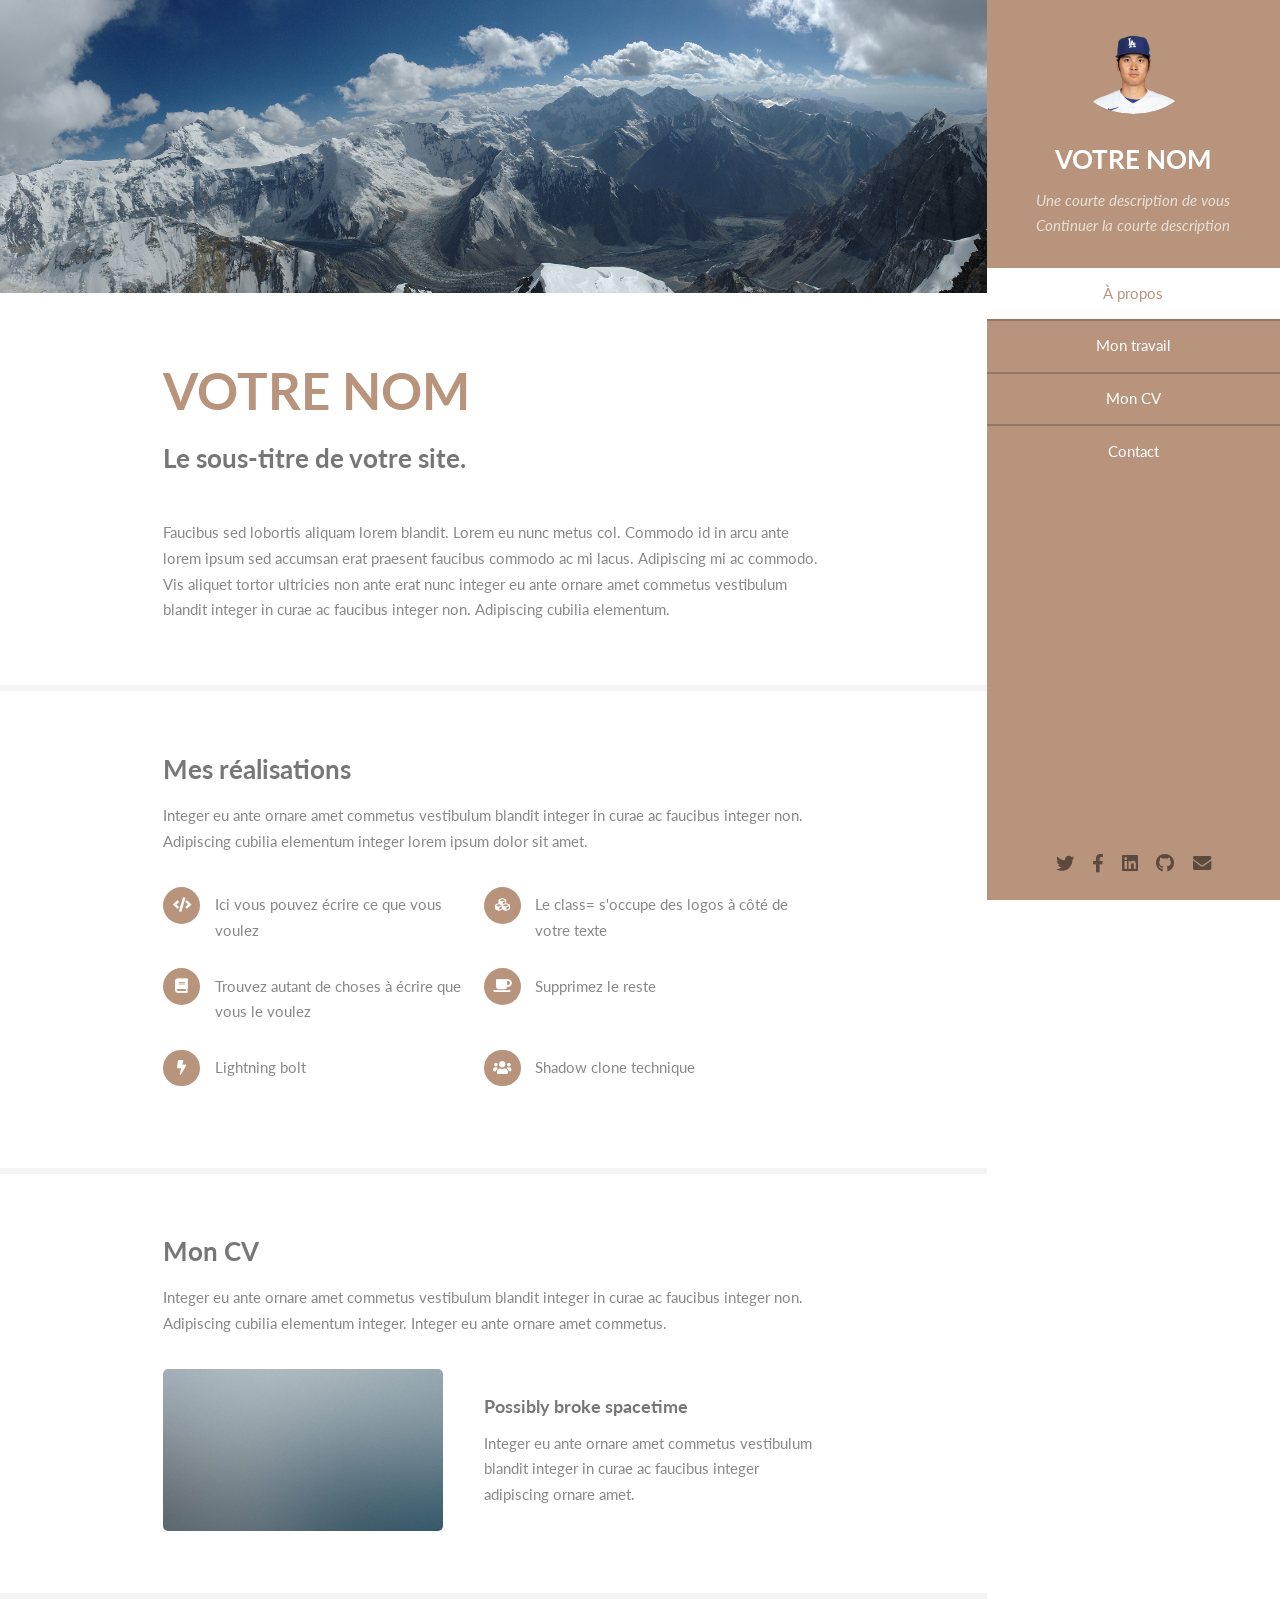
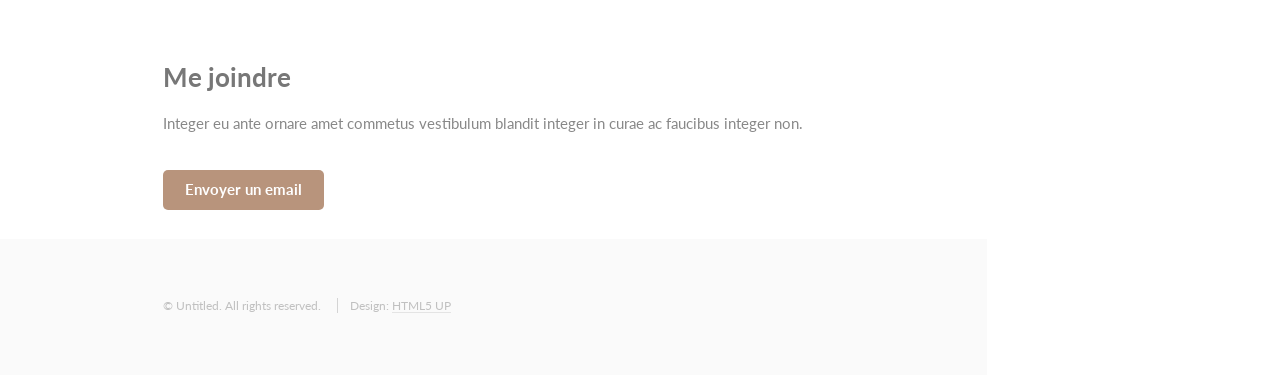
==== index.html @ 4eb1fa7c "Initial commit" ====
<!doctype html>
<!--
	Read Only by HTML5 UP
	html5up.net | @ajlkn
	Free for personal and commercial use under the CCA 3.0 license (html5up.net/license)
-->
<html>
  <head>
    <title>Ce qui va apparaître dans la tab de votre site</title>
    <meta charset="utf-8" />
    <meta
      name="viewport"
      content="width=device-width, initial-scale=1, user-scalable=no"
    />
    <link rel="stylesheet" href="assets/css/main.css" />
  </head>
  <body class="is-preload">
    <!-- Header -->
    <section id="header">
      <header>
        <span class="image avatar"
          ><img src="images/portrait.png" alt=""
        /></span>
        <h1 id="logo"><a href="#">VOTRE NOM</a></h1>
        <p>
          Une courte description de vous<br />
          Continuer la courte description
        </p>
      </header>
      <nav id="nav">
        <ul>
          <li><a href="#one" class="active">À propos</a></li>
          <li><a href="#two">Mon travail</a></li>
          <li><a href="#three">Mon CV</a></li>
          <li><a href="#four">Contact</a></li>
        </ul>
      </nav>
      <footer>
        <ul class="icons">
          <li>
            <!-- Vous pouvez mettre en hyperlien vos reseaux sociaux en modifiant la valeur de href-->
            <a href="https://x.com/MLB/" class="icon brands fa-twitter"
              ><span class="label">Twitter</span></a
            >
          </li>
          <li>
            <a href="#" class="icon brands fa-facebook-f"
              ><span class="label">Facebook</span></a
            >
          </li>
          <li>
            <a href="#" class="icon brands fa-linkedin"
              ><span class="label">LinkedIn</span></a
            >
          </li>
          <li>
            <a href="#" class="icon brands fa-github"
              ><span class="label">Github</span></a
            >
          </li>
          <li>
            <a href="#" class="icon solid fa-envelope"
              ><span class="label">Email</span></a
            >
          </li>
        </ul>
      </footer>
    </section>

    <!-- Wrapper -->
    <div id="wrapper">
      <!-- Main -->
      <div id="main">
        <!-- One -->
        <section id="one">
          <div class="image main" data-position="center">
            <img src="images/bg.jpeg" alt="" />
          </div>
          <div class="container">
            <header class="major">
              <h2>VOTRE NOM</h2>
              <p>Le sous-titre de votre site.</p>
            </header>
            <p>
              Faucibus sed lobortis aliquam lorem blandit. Lorem eu nunc metus
              col. Commodo id in arcu ante lorem ipsum sed accumsan erat
              praesent faucibus commodo ac mi lacus. Adipiscing mi ac commodo.
              Vis aliquet tortor ultricies non ante erat nunc integer eu ante
              ornare amet commetus vestibulum blandit integer in curae ac
              faucibus integer non. Adipiscing cubilia elementum.
            </p>
          </div>
        </section>

        <!-- Two -->
        <section id="two">
          <div class="container">
            <h3>Mes réalisations</h3>
            <p>
              Integer eu ante ornare amet commetus vestibulum blandit integer in
              curae ac faucibus integer non. Adipiscing cubilia elementum
              integer lorem ipsum dolor sit amet.
            </p>
            <ul class="feature-icons">
              <li class="icon solid fa-code">
                Ici vous pouvez écrire ce que vous voulez
              </li>
              <li class="icon solid fa-cubes">
                Le class= s'occupe des logos à côté de votre texte
              </li>
              <li class="icon solid fa-book">
                Trouvez autant de choses à écrire que vous le voulez
              </li>
              <li class="icon solid fa-coffee">Supprimez le reste</li>
              <li class="icon solid fa-bolt">Lightning bolt</li>
              <li class="icon solid fa-users">Shadow clone technique</li>
            </ul>
          </div>
        </section>

        <!-- Three -->
        <section id="three">
          <div class="container">
            <h3>Mon CV</h3>
            <p>
              Integer eu ante ornare amet commetus vestibulum blandit integer in
              curae ac faucibus integer non. Adipiscing cubilia elementum
              integer. Integer eu ante ornare amet commetus.
            </p>
            <div class="features">
              <article>
                <a href="#" class="image"
                  ><img src="images/pic01.jpg" alt=""
                /></a>
                <div class="inner">
                  <h4>Possibly broke spacetime</h4>
                  <p>
                    Integer eu ante ornare amet commetus vestibulum blandit
                    integer in curae ac faucibus integer adipiscing ornare amet.
                  </p>
                </div>
              </article>
            </div>
          </div>
        </section>

        <!-- Four -->
        <section id="four">
          <div class="container">
            <h3>Me joindre</h3>
            <p>
              Integer eu ante ornare amet commetus vestibulum blandit integer in
              curae ac faucibus integer non.
            </p>
            <div class="row gtr-uniform">
              <div class="col-12">
                <!-- Vous pouvez mettre votre email ici au lieu de your-email@example.com -->
                <a
                  href="mailto:your-email@example.com?subject=Sujet&body=Votre message ici."
                  class="button primary"
                >
                  Envoyer un email
                </a>
              </div>
            </div>
          </div>
        </section>
        <!-- Five -->
        <!-- -->
      </div>

      <!-- Footer -->
      <section id="footer">
        <div class="container">
          <ul class="copyright">
            <li>&copy; Untitled. All rights reserved.</li>
            <li>Design: <a href="http://html5up.net">HTML5 UP</a></li>
          </ul>
        </div>
      </section>
    </div>

    <!-- Scripts -->
    <script src="assets/js/jquery.min.js"></script>
    <script src="assets/js/jquery.scrollex.min.js"></script>
    <script src="assets/js/jquery.scrolly.min.js"></script>
    <script src="assets/js/browser.min.js"></script>
    <script src="assets/js/breakpoints.min.js"></script>
    <script src="assets/js/util.js"></script>
    <script src="assets/js/main.js"></script>
  </body>
</html>
---- assets/css/main.css ----
@import url("fontawesome-all.min.css");
@import url("https://fonts.googleapis.com/css?family=Lato:400,400italic,700,700italic|Source+Code+Pro:400");

/*
	Read Only by HTML5 UP
	html5up.net | @ajlkn
	Free for personal and commercial use under the CCA 3.0 license (html5up.net/license)
*/

html,
body,
div,
span,
applet,
object,
iframe,
h1,
h2,
h3,
h4,
h5,
h6,
p,
blockquote,
pre,
a,
abbr,
acronym,
address,
big,
cite,
code,
del,
dfn,
em,
img,
ins,
kbd,
q,
s,
samp,
small,
strike,
strong,
sub,
sup,
tt,
var,
b,
u,
i,
center,
dl,
dt,
dd,
ol,
ul,
li,
fieldset,
form,
label,
legend,
table,
caption,
tbody,
tfoot,
thead,
tr,
th,
td,
article,
aside,
canvas,
details,
embed,
figure,
figcaption,
footer,
header,
hgroup,
menu,
nav,
output,
ruby,
section,
summary,
time,
mark,
audio,
video {
  margin: 0;
  padding: 0;
  border: 0;
  font-size: 100%;
  font: inherit;
  vertical-align: baseline;
}

article,
aside,
details,
figcaption,
figure,
footer,
header,
hgroup,
menu,
nav,
section {
  display: block;
}

body {
  line-height: 1;
}

ol,
ul {
  list-style: none;
}

blockquote,
q {
  quotes: none;
}

blockquote:before,
blockquote:after,
q:before,
q:after {
  content: "";
  content: none;
}

table {
  border-collapse: collapse;
  border-spacing: 0;
}

body {
  -webkit-text-size-adjust: none;
}

mark {
  background-color: transparent;
  color: inherit;
}

input::-moz-focus-inner {
  border: 0;
  padding: 0;
}

input,
select,
textarea {
  -moz-appearance: none;
  -webkit-appearance: none;
  -ms-appearance: none;
  appearance: none;
}

/* Basic */

html {
  box-sizing: border-box;
}

*,
*:before,
*:after {
  box-sizing: inherit;
}

body {
  background: #fff;
}

body.is-preload *,
body.is-preload *:before,
body.is-preload *:after {
  -moz-animation: none !important;
  -webkit-animation: none !important;
  -ms-animation: none !important;
  animation: none !important;
  -moz-transition: none !important;
  -webkit-transition: none !important;
  -ms-transition: none !important;
  transition: none !important;
}

body,
input,
select,
textarea {
  color: #888;
  font-family: "Lato", sans-serif;
  font-size: 16pt;
  font-weight: 400;
  line-height: 1.75em;
}

a {
  -moz-transition:
    color 0.2s ease-in-out,
    border-color 0.2s ease-in-out;
  -webkit-transition:
    color 0.2s ease-in-out,
    border-color 0.2s ease-in-out;
  -ms-transition:
    color 0.2s ease-in-out,
    border-color 0.2s ease-in-out;
  transition:
    color 0.2s ease-in-out,
    border-color 0.2s ease-in-out;
  border-bottom: solid 1px #e4e4e4;
  color: inherit;
  text-decoration: none;
}

a:hover {
  border-bottom-color: transparent;
  color: #b8947c !important;
}

strong,
b {
  color: #777;
  font-weight: 700;
}

em,
i {
  font-style: italic;
}

p {
  margin: 0 0 2.25em 0;
}

h1,
h2,
h3,
h4,
h5,
h6 {
  color: #777;
  font-weight: 700;
  line-height: 1em;
  margin: 0 0 0.5625em 0;
}

h1 a,
h2 a,
h3 a,
h4 a,
h5 a,
h6 a {
  border: 0;
  color: inherit;
  text-decoration: none;
}

h2 {
  font-size: 2em;
  line-height: 1.5em;
}

h3 {
  font-size: 1.75em;
  line-height: 1.5em;
}

h4 {
  font-size: 1.25em;
  line-height: 1.5em;
}

h5 {
  font-size: 0.9em;
  line-height: 1.5em;
}

h6 {
  font-size: 0.7em;
  line-height: 1.5em;
}

sub {
  font-size: 0.8em;
  position: relative;
  top: 0.5em;
}

sup {
  font-size: 0.8em;
  position: relative;
  top: -0.5em;
}

hr {
  border: 0;
  border-bottom: solid 2px #f4f4f4;
  margin: 2.25em 0;
}

hr.major {
  margin: 3.375em 0;
}

blockquote {
  border-left: solid 8px #e4e4e4;
  font-style: italic;
  margin: 0 0 2.25em 0;
  padding: 0.5em 0 0.5em 2em;
}

code {
  background: #555;
  border-radius: 5px;
  color: #fff;
  font-family: "Source Code Pro", monospace;
  font-size: 0.9em;
  margin: 0 0.25em;
  padding: 0.25em 0.65em;
}

pre {
  font-family: "Source Code Pro", monospace;
  font-size: 0.9em;
  margin: 0 0 2.25em 0;
}

pre code {
  -webkit-overflow-scrolling: touch;
  display: block;
  line-height: 1.5em;
  overflow-x: auto;
  padding: 1em 1.5em;
}

.align-left {
  text-align: left;
}

.align-center {
  text-align: center;
}

.align-right {
  text-align: right;
}

/* Row */

.row {
  display: flex;
  flex-wrap: wrap;
  box-sizing: border-box;
  align-items: stretch;
}

.row > * {
  box-sizing: border-box;
}

.row.gtr-uniform > * > :last-child {
  margin-bottom: 0;
}

.row.aln-left {
  justify-content: flex-start;
}

.row.aln-center {
  justify-content: center;
}

.row.aln-right {
  justify-content: flex-end;
}

.row.aln-top {
  align-items: flex-start;
}

.row.aln-middle {
  align-items: center;
}

.row.aln-bottom {
  align-items: flex-end;
}

.row > .imp {
  order: -1;
}

.row > .col-1 {
  width: 8.33333%;
}

.row > .off-1 {
  margin-left: 8.33333%;
}

.row > .col-2 {
  width: 16.66667%;
}

.row > .off-2 {
  margin-left: 16.66667%;
}

.row > .col-3 {
  width: 25%;
}

.row > .off-3 {
  margin-left: 25%;
}

.row > .col-4 {
  width: 33.33333%;
}

.row > .off-4 {
  margin-left: 33.33333%;
}

.row > .col-5 {
  width: 41.66667%;
}

.row > .off-5 {
  margin-left: 41.66667%;
}

.row > .col-6 {
  width: 50%;
}

.row > .off-6 {
  margin-left: 50%;
}

.row > .col-7 {
  width: 58.33333%;
}

.row > .off-7 {
  margin-left: 58.33333%;
}

.row > .col-8 {
  width: 66.66667%;
}

.row > .off-8 {
  margin-left: 66.66667%;
}

.row > .col-9 {
  width: 75%;
}

.row > .off-9 {
  margin-left: 75%;
}

.row > .col-10 {
  width: 83.33333%;
}

.row > .off-10 {
  margin-left: 83.33333%;
}

.row > .col-11 {
  width: 91.66667%;
}

.row > .off-11 {
  margin-left: 91.66667%;
}

.row > .col-12 {
  width: 100%;
}

.row > .off-12 {
  margin-left: 100%;
}

.row.gtr-0 {
  margin-top: 0;
  margin-left: 0em;
}

.row.gtr-0 > * {
  padding: 0 0 0 0em;
}

.row.gtr-0.gtr-uniform {
  margin-top: 0em;
}

.row.gtr-0.gtr-uniform > * {
  padding-top: 0em;
}

.row.gtr-25 {
  margin-top: 0;
  margin-left: -0.5em;
}

.row.gtr-25 > * {
  padding: 0 0 0 0.5em;
}

.row.gtr-25.gtr-uniform {
  margin-top: -0.5em;
}

.row.gtr-25.gtr-uniform > * {
  padding-top: 0.5em;
}

.row.gtr-50 {
  margin-top: 0;
  margin-left: -1em;
}

.row.gtr-50 > * {
  padding: 0 0 0 1em;
}

.row.gtr-50.gtr-uniform {
  margin-top: -1em;
}

.row.gtr-50.gtr-uniform > * {
  padding-top: 1em;
}

.row {
  margin-top: 0;
  margin-left: -2em;
}

.row > * {
  padding: 0 0 0 2em;
}

.row.gtr-uniform {
  margin-top: -2em;
}

.row.gtr-uniform > * {
  padding-top: 2em;
}

.row.gtr-150 {
  margin-top: 0;
  margin-left: -3em;
}

.row.gtr-150 > * {
  padding: 0 0 0 3em;
}

.row.gtr-150.gtr-uniform {
  margin-top: -3em;
}

.row.gtr-150.gtr-uniform > * {
  padding-top: 3em;
}

.row.gtr-200 {
  margin-top: 0;
  margin-left: -4em;
}

.row.gtr-200 > * {
  padding: 0 0 0 4em;
}

.row.gtr-200.gtr-uniform {
  margin-top: -4em;
}

.row.gtr-200.gtr-uniform > * {
  padding-top: 4em;
}

@media screen and (max-width: 1680px) {
  .row {
    display: flex;
    flex-wrap: wrap;
    box-sizing: border-box;
    align-items: stretch;
  }

  .row > * {
    box-sizing: border-box;
  }

  .row.gtr-uniform > * > :last-child {
    margin-bottom: 0;
  }

  .row.aln-left {
    justify-content: flex-start;
  }

  .row.aln-center {
    justify-content: center;
  }

  .row.aln-right {
    justify-content: flex-end;
  }

  .row.aln-top {
    align-items: flex-start;
  }

  .row.aln-middle {
    align-items: center;
  }

  .row.aln-bottom {
    align-items: flex-end;
  }

  .row > .imp-xlarge {
    order: -1;
  }

  .row > .col-1-xlarge {
    width: 8.33333%;
  }

  .row > .off-1-xlarge {
    margin-left: 8.33333%;
  }

  .row > .col-2-xlarge {
    width: 16.66667%;
  }

  .row > .off-2-xlarge {
    margin-left: 16.66667%;
  }

  .row > .col-3-xlarge {
    width: 25%;
  }

  .row > .off-3-xlarge {
    margin-left: 25%;
  }

  .row > .col-4-xlarge {
    width: 33.33333%;
  }

  .row > .off-4-xlarge {
    margin-left: 33.33333%;
  }

  .row > .col-5-xlarge {
    width: 41.66667%;
  }

  .row > .off-5-xlarge {
    margin-left: 41.66667%;
  }

  .row > .col-6-xlarge {
    width: 50%;
  }

  .row > .off-6-xlarge {
    margin-left: 50%;
  }

  .row > .col-7-xlarge {
    width: 58.33333%;
  }

  .row > .off-7-xlarge {
    margin-left: 58.33333%;
  }

  .row > .col-8-xlarge {
    width: 66.66667%;
  }

  .row > .off-8-xlarge {
    margin-left: 66.66667%;
  }

  .row > .col-9-xlarge {
    width: 75%;
  }

  .row > .off-9-xlarge {
    margin-left: 75%;
  }

  .row > .col-10-xlarge {
    width: 83.33333%;
  }

  .row > .off-10-xlarge {
    margin-left: 83.33333%;
  }

  .row > .col-11-xlarge {
    width: 91.66667%;
  }

  .row > .off-11-xlarge {
    margin-left: 91.66667%;
  }

  .row > .col-12-xlarge {
    width: 100%;
  }

  .row > .off-12-xlarge {
    margin-left: 100%;
  }

  .row.gtr-0 {
    margin-top: 0;
    margin-left: 0em;
  }

  .row.gtr-0 > * {
    padding: 0 0 0 0em;
  }

  .row.gtr-0.gtr-uniform {
    margin-top: 0em;
  }

  .row.gtr-0.gtr-uniform > * {
    padding-top: 0em;
  }

  .row.gtr-25 {
    margin-top: 0;
    margin-left: -0.5em;
  }

  .row.gtr-25 > * {
    padding: 0 0 0 0.5em;
  }

  .row.gtr-25.gtr-uniform {
    margin-top: -0.5em;
  }

  .row.gtr-25.gtr-uniform > * {
    padding-top: 0.5em;
  }

  .row.gtr-50 {
    margin-top: 0;
    margin-left: -1em;
  }

  .row.gtr-50 > * {
    padding: 0 0 0 1em;
  }

  .row.gtr-50.gtr-uniform {
    margin-top: -1em;
  }

  .row.gtr-50.gtr-uniform > * {
    padding-top: 1em;
  }

  .row {
    margin-top: 0;
    margin-left: -2em;
  }

  .row > * {
    padding: 0 0 0 2em;
  }

  .row.gtr-uniform {
    margin-top: -2em;
  }

  .row.gtr-uniform > * {
    padding-top: 2em;
  }

  .row.gtr-150 {
    margin-top: 0;
    margin-left: -3em;
  }

  .row.gtr-150 > * {
    padding: 0 0 0 3em;
  }

  .row.gtr-150.gtr-uniform {
    margin-top: -3em;
  }

  .row.gtr-150.gtr-uniform > * {
    padding-top: 3em;
  }

  .row.gtr-200 {
    margin-top: 0;
    margin-left: -4em;
  }

  .row.gtr-200 > * {
    padding: 0 0 0 4em;
  }

  .row.gtr-200.gtr-uniform {
    margin-top: -4em;
  }

  .row.gtr-200.gtr-uniform > * {
    padding-top: 4em;
  }
}

@media screen and (max-width: 1280px) {
  .row {
    display: flex;
    flex-wrap: wrap;
    box-sizing: border-box;
    align-items: stretch;
  }

  .row > * {
    box-sizing: border-box;
  }

  .row.gtr-uniform > * > :last-child {
    margin-bottom: 0;
  }

  .row.aln-left {
    justify-content: flex-start;
  }

  .row.aln-center {
    justify-content: center;
  }

  .row.aln-right {
    justify-content: flex-end;
  }

  .row.aln-top {
    align-items: flex-start;
  }

  .row.aln-middle {
    align-items: center;
  }

  .row.aln-bottom {
    align-items: flex-end;
  }

  .row > .imp-large {
    order: -1;
  }

  .row > .col-1-large {
    width: 8.33333%;
  }

  .row > .off-1-large {
    margin-left: 8.33333%;
  }

  .row > .col-2-large {
    width: 16.66667%;
  }

  .row > .off-2-large {
    margin-left: 16.66667%;
  }

  .row > .col-3-large {
    width: 25%;
  }

  .row > .off-3-large {
    margin-left: 25%;
  }

  .row > .col-4-large {
    width: 33.33333%;
  }

  .row > .off-4-large {
    margin-left: 33.33333%;
  }

  .row > .col-5-large {
    width: 41.66667%;
  }

  .row > .off-5-large {
    margin-left: 41.66667%;
  }

  .row > .col-6-large {
    width: 50%;
  }

  .row > .off-6-large {
    margin-left: 50%;
  }

  .row > .col-7-large {
    width: 58.33333%;
  }

  .row > .off-7-large {
    margin-left: 58.33333%;
  }

  .row > .col-8-large {
    width: 66.66667%;
  }

  .row > .off-8-large {
    margin-left: 66.66667%;
  }

  .row > .col-9-large {
    width: 75%;
  }

  .row > .off-9-large {
    margin-left: 75%;
  }

  .row > .col-10-large {
    width: 83.33333%;
  }

  .row > .off-10-large {
    margin-left: 83.33333%;
  }

  .row > .col-11-large {
    width: 91.66667%;
  }

  .row > .off-11-large {
    margin-left: 91.66667%;
  }

  .row > .col-12-large {
    width: 100%;
  }

  .row > .off-12-large {
    margin-left: 100%;
  }

  .row.gtr-0 {
    margin-top: 0;
    margin-left: 0em;
  }

  .row.gtr-0 > * {
    padding: 0 0 0 0em;
  }

  .row.gtr-0.gtr-uniform {
    margin-top: 0em;
  }

  .row.gtr-0.gtr-uniform > * {
    padding-top: 0em;
  }

  .row.gtr-25 {
    margin-top: 0;
    margin-left: -0.375em;
  }

  .row.gtr-25 > * {
    padding: 0 0 0 0.375em;
  }

  .row.gtr-25.gtr-uniform {
    margin-top: -0.375em;
  }

  .row.gtr-25.gtr-uniform > * {
    padding-top: 0.375em;
  }

  .row.gtr-50 {
    margin-top: 0;
    margin-left: -0.75em;
  }

  .row.gtr-50 > * {
    padding: 0 0 0 0.75em;
  }

  .row.gtr-50.gtr-uniform {
    margin-top: -0.75em;
  }

  .row.gtr-50.gtr-uniform > * {
    padding-top: 0.75em;
  }

  .row {
    margin-top: 0;
    margin-left: -1.5em;
  }

  .row > * {
    padding: 0 0 0 1.5em;
  }

  .row.gtr-uniform {
    margin-top: -1.5em;
  }

  .row.gtr-uniform > * {
    padding-top: 1.5em;
  }

  .row.gtr-150 {
    margin-top: 0;
    margin-left: -2.25em;
  }

  .row.gtr-150 > * {
    padding: 0 0 0 2.25em;
  }

  .row.gtr-150.gtr-uniform {
    margin-top: -2.25em;
  }

  .row.gtr-150.gtr-uniform > * {
    padding-top: 2.25em;
  }

  .row.gtr-200 {
    margin-top: 0;
    margin-left: -3em;
  }

  .row.gtr-200 > * {
    padding: 0 0 0 3em;
  }

  .row.gtr-200.gtr-uniform {
    margin-top: -3em;
  }

  .row.gtr-200.gtr-uniform > * {
    padding-top: 3em;
  }
}

@media screen and (max-width: 1024px) {
  .row {
    display: flex;
    flex-wrap: wrap;
    box-sizing: border-box;
    align-items: stretch;
  }

  .row > * {
    box-sizing: border-box;
  }

  .row.gtr-uniform > * > :last-child {
    margin-bottom: 0;
  }

  .row.aln-left {
    justify-content: flex-start;
  }

  .row.aln-center {
    justify-content: center;
  }

  .row.aln-right {
    justify-content: flex-end;
  }

  .row.aln-top {
    align-items: flex-start;
  }

  .row.aln-middle {
    align-items: center;
  }

  .row.aln-bottom {
    align-items: flex-end;
  }

  .row > .imp-medium {
    order: -1;
  }

  .row > .col-1-medium {
    width: 8.33333%;
  }

  .row > .off-1-medium {
    margin-left: 8.33333%;
  }

  .row > .col-2-medium {
    width: 16.66667%;
  }

  .row > .off-2-medium {
    margin-left: 16.66667%;
  }

  .row > .col-3-medium {
    width: 25%;
  }

  .row > .off-3-medium {
    margin-left: 25%;
  }

  .row > .col-4-medium {
    width: 33.33333%;
  }

  .row > .off-4-medium {
    margin-left: 33.33333%;
  }

  .row > .col-5-medium {
    width: 41.66667%;
  }

  .row > .off-5-medium {
    margin-left: 41.66667%;
  }

  .row > .col-6-medium {
    width: 50%;
  }

  .row > .off-6-medium {
    margin-left: 50%;
  }

  .row > .col-7-medium {
    width: 58.33333%;
  }

  .row > .off-7-medium {
    margin-left: 58.33333%;
  }

  .row > .col-8-medium {
    width: 66.66667%;
  }

  .row > .off-8-medium {
    margin-left: 66.66667%;
  }

  .row > .col-9-medium {
    width: 75%;
  }

  .row > .off-9-medium {
    margin-left: 75%;
  }

  .row > .col-10-medium {
    width: 83.33333%;
  }

  .row > .off-10-medium {
    margin-left: 83.33333%;
  }

  .row > .col-11-medium {
    width: 91.66667%;
  }

  .row > .off-11-medium {
    margin-left: 91.66667%;
  }

  .row > .col-12-medium {
    width: 100%;
  }

  .row > .off-12-medium {
    margin-left: 100%;
  }

  .row.gtr-0 {
    margin-top: 0;
    margin-left: 0em;
  }

  .row.gtr-0 > * {
    padding: 0 0 0 0em;
  }

  .row.gtr-0.gtr-uniform {
    margin-top: 0em;
  }

  .row.gtr-0.gtr-uniform > * {
    padding-top: 0em;
  }

  .row.gtr-25 {
    margin-top: 0;
    margin-left: -0.375em;
  }

  .row.gtr-25 > * {
    padding: 0 0 0 0.375em;
  }

  .row.gtr-25.gtr-uniform {
    margin-top: -0.375em;
  }

  .row.gtr-25.gtr-uniform > * {
    padding-top: 0.375em;
  }

  .row.gtr-50 {
    margin-top: 0;
    margin-left: -0.75em;
  }

  .row.gtr-50 > * {
    padding: 0 0 0 0.75em;
  }

  .row.gtr-50.gtr-uniform {
    margin-top: -0.75em;
  }

  .row.gtr-50.gtr-uniform > * {
    padding-top: 0.75em;
  }

  .row {
    margin-top: 0;
    margin-left: -1.5em;
  }

  .row > * {
    padding: 0 0 0 1.5em;
  }

  .row.gtr-uniform {
    margin-top: -1.5em;
  }

  .row.gtr-uniform > * {
    padding-top: 1.5em;
  }

  .row.gtr-150 {
    margin-top: 0;
    margin-left: -2.25em;
  }

  .row.gtr-150 > * {
    padding: 0 0 0 2.25em;
  }

  .row.gtr-150.gtr-uniform {
    margin-top: -2.25em;
  }

  .row.gtr-150.gtr-uniform > * {
    padding-top: 2.25em;
  }

  .row.gtr-200 {
    margin-top: 0;
    margin-left: -3em;
  }

  .row.gtr-200 > * {
    padding: 0 0 0 3em;
  }

  .row.gtr-200.gtr-uniform {
    margin-top: -3em;
  }

  .row.gtr-200.gtr-uniform > * {
    padding-top: 3em;
  }
}

@media screen and (max-width: 736px) {
  .row {
    display: flex;
    flex-wrap: wrap;
    box-sizing: border-box;
    align-items: stretch;
  }

  .row > * {
    box-sizing: border-box;
  }

  .row.gtr-uniform > * > :last-child {
    margin-bottom: 0;
  }

  .row.aln-left {
    justify-content: flex-start;
  }

  .row.aln-center {
    justify-content: center;
  }

  .row.aln-right {
    justify-content: flex-end;
  }

  .row.aln-top {
    align-items: flex-start;
  }

  .row.aln-middle {
    align-items: center;
  }

  .row.aln-bottom {
    align-items: flex-end;
  }

  .row > .imp-small {
    order: -1;
  }

  .row > .col-1-small {
    width: 8.33333%;
  }

  .row > .off-1-small {
    margin-left: 8.33333%;
  }

  .row > .col-2-small {
    width: 16.66667%;
  }

  .row > .off-2-small {
    margin-left: 16.66667%;
  }

  .row > .col-3-small {
    width: 25%;
  }

  .row > .off-3-small {
    margin-left: 25%;
  }

  .row > .col-4-small {
    width: 33.33333%;
  }

  .row > .off-4-small {
    margin-left: 33.33333%;
  }

  .row > .col-5-small {
    width: 41.66667%;
  }

  .row > .off-5-small {
    margin-left: 41.66667%;
  }

  .row > .col-6-small {
    width: 50%;
  }

  .row > .off-6-small {
    margin-left: 50%;
  }

  .row > .col-7-small {
    width: 58.33333%;
  }

  .row > .off-7-small {
    margin-left: 58.33333%;
  }

  .row > .col-8-small {
    width: 66.66667%;
  }

  .row > .off-8-small {
    margin-left: 66.66667%;
  }

  .row > .col-9-small {
    width: 75%;
  }

  .row > .off-9-small {
    margin-left: 75%;
  }

  .row > .col-10-small {
    width: 83.33333%;
  }

  .row > .off-10-small {
    margin-left: 83.33333%;
  }

  .row > .col-11-small {
    width: 91.66667%;
  }

  .row > .off-11-small {
    margin-left: 91.66667%;
  }

  .row > .col-12-small {
    width: 100%;
  }

  .row > .off-12-small {
    margin-left: 100%;
  }

  .row.gtr-0 {
    margin-top: 0;
    margin-left: 0em;
  }

  .row.gtr-0 > * {
    padding: 0 0 0 0em;
  }

  .row.gtr-0.gtr-uniform {
    margin-top: 0em;
  }

  .row.gtr-0.gtr-uniform > * {
    padding-top: 0em;
  }

  .row.gtr-25 {
    margin-top: 0;
    margin-left: -0.3125em;
  }

  .row.gtr-25 > * {
    padding: 0 0 0 0.3125em;
  }

  .row.gtr-25.gtr-uniform {
    margin-top: -0.3125em;
  }

  .row.gtr-25.gtr-uniform > * {
    padding-top: 0.3125em;
  }

  .row.gtr-50 {
    margin-top: 0;
    margin-left: -0.625em;
  }

  .row.gtr-50 > * {
    padding: 0 0 0 0.625em;
  }

  .row.gtr-50.gtr-uniform {
    margin-top: -0.625em;
  }

  .row.gtr-50.gtr-uniform > * {
    padding-top: 0.625em;
  }

  .row {
    margin-top: 0;
    margin-left: -1.25em;
  }

  .row > * {
    padding: 0 0 0 1.25em;
  }

  .row.gtr-uniform {
    margin-top: -1.25em;
  }

  .row.gtr-uniform > * {
    padding-top: 1.25em;
  }

  .row.gtr-150 {
    margin-top: 0;
    margin-left: -1.875em;
  }

  .row.gtr-150 > * {
    padding: 0 0 0 1.875em;
  }

  .row.gtr-150.gtr-uniform {
    margin-top: -1.875em;
  }

  .row.gtr-150.gtr-uniform > * {
    padding-top: 1.875em;
  }

  .row.gtr-200 {
    margin-top: 0;
    margin-left: -2.5em;
  }

  .row.gtr-200 > * {
    padding: 0 0 0 2.5em;
  }

  .row.gtr-200.gtr-uniform {
    margin-top: -2.5em;
  }

  .row.gtr-200.gtr-uniform > * {
    padding-top: 2.5em;
  }
}

@media screen and (max-width: 480px) {
  .row {
    display: flex;
    flex-wrap: wrap;
    box-sizing: border-box;
    align-items: stretch;
  }

  .row > * {
    box-sizing: border-box;
  }

  .row.gtr-uniform > * > :last-child {
    margin-bottom: 0;
  }

  .row.aln-left {
    justify-content: flex-start;
  }

  .row.aln-center {
    justify-content: center;
  }

  .row.aln-right {
    justify-content: flex-end;
  }

  .row.aln-top {
    align-items: flex-start;
  }

  .row.aln-middle {
    align-items: center;
  }

  .row.aln-bottom {
    align-items: flex-end;
  }

  .row > .imp-xsmall {
    order: -1;
  }

  .row > .col-1-xsmall {
    width: 8.33333%;
  }

  .row > .off-1-xsmall {
    margin-left: 8.33333%;
  }

  .row > .col-2-xsmall {
    width: 16.66667%;
  }

  .row > .off-2-xsmall {
    margin-left: 16.66667%;
  }

  .row > .col-3-xsmall {
    width: 25%;
  }

  .row > .off-3-xsmall {
    margin-left: 25%;
  }

  .row > .col-4-xsmall {
    width: 33.33333%;
  }

  .row > .off-4-xsmall {
    margin-left: 33.33333%;
  }

  .row > .col-5-xsmall {
    width: 41.66667%;
  }

  .row > .off-5-xsmall {
    margin-left: 41.66667%;
  }

  .row > .col-6-xsmall {
    width: 50%;
  }

  .row > .off-6-xsmall {
    margin-left: 50%;
  }

  .row > .col-7-xsmall {
    width: 58.33333%;
  }

  .row > .off-7-xsmall {
    margin-left: 58.33333%;
  }

  .row > .col-8-xsmall {
    width: 66.66667%;
  }

  .row > .off-8-xsmall {
    margin-left: 66.66667%;
  }

  .row > .col-9-xsmall {
    width: 75%;
  }

  .row > .off-9-xsmall {
    margin-left: 75%;
  }

  .row > .col-10-xsmall {
    width: 83.33333%;
  }

  .row > .off-10-xsmall {
    margin-left: 83.33333%;
  }

  .row > .col-11-xsmall {
    width: 91.66667%;
  }

  .row > .off-11-xsmall {
    margin-left: 91.66667%;
  }

  .row > .col-12-xsmall {
    width: 100%;
  }

  .row > .off-12-xsmall {
    margin-left: 100%;
  }

  .row.gtr-0 {
    margin-top: 0;
    margin-left: 0em;
  }

  .row.gtr-0 > * {
    padding: 0 0 0 0em;
  }

  .row.gtr-0.gtr-uniform {
    margin-top: 0em;
  }

  .row.gtr-0.gtr-uniform > * {
    padding-top: 0em;
  }

  .row.gtr-25 {
    margin-top: 0;
    margin-left: -0.3125em;
  }

  .row.gtr-25 > * {
    padding: 0 0 0 0.3125em;
  }

  .row.gtr-25.gtr-uniform {
    margin-top: -0.3125em;
  }

  .row.gtr-25.gtr-uniform > * {
    padding-top: 0.3125em;
  }

  .row.gtr-50 {
    margin-top: 0;
    margin-left: -0.625em;
  }

  .row.gtr-50 > * {
    padding: 0 0 0 0.625em;
  }

  .row.gtr-50.gtr-uniform {
    margin-top: -0.625em;
  }

  .row.gtr-50.gtr-uniform > * {
    padding-top: 0.625em;
  }

  .row {
    margin-top: 0;
    margin-left: -1.25em;
  }

  .row > * {
    padding: 0 0 0 1.25em;
  }

  .row.gtr-uniform {
    margin-top: -1.25em;
  }

  .row.gtr-uniform > * {
    padding-top: 1.25em;
  }

  .row.gtr-150 {
    margin-top: 0;
    margin-left: -1.875em;
  }

  .row.gtr-150 > * {
    padding: 0 0 0 1.875em;
  }

  .row.gtr-150.gtr-uniform {
    margin-top: -1.875em;
  }

  .row.gtr-150.gtr-uniform > * {
    padding-top: 1.875em;
  }

  .row.gtr-200 {
    margin-top: 0;
    margin-left: -2.5em;
  }

  .row.gtr-200 > * {
    padding: 0 0 0 2.5em;
  }

  .row.gtr-200.gtr-uniform {
    margin-top: -2.5em;
  }

  .row.gtr-200.gtr-uniform > * {
    padding-top: 2.5em;
  }
}

/* Container */

.container {
  margin: 0 auto;
  max-width: calc(100% - 4.5em);
  width: 45em;
}

.container.xsmall {
  width: 11.25em;
}

.container.small {
  width: 22.5em;
}

.container.medium {
  width: 33.75em;
}

.container.large {
  width: 56.25em;
}

.container.xlarge {
  width: 67.5em;
}

.container.max {
  width: 100%;
}

@media screen and (max-width: 1024px) {
  .container {
    width: 100% !important;
  }
}

@media screen and (max-width: 480px) {
  .container {
    max-width: calc(100% - 3.375em);
  }
}

/* Section/Article */

section.special,
article.special {
  text-align: center;
}

header p {
  color: #aaa;
  position: relative;
  margin: 0 0 1.6875em 0;
}

header h2 + p {
  font-size: 1.25em;
  margin-top: -0.5em;
  line-height: 1.5em;
}

header h3 + p {
  font-size: 1.1em;
  margin-top: -0.35em;
  line-height: 1.5em;
}

header h4 + p,
header h5 + p,
header h6 + p {
  font-size: 0.9em;
  margin-top: -0.25em;
  line-height: 1.5em;
}

header.major h2 {
  color: #b8947c;
  font-size: 3.5em;
}

header.major h2 + p {
  color: #777;
  font-size: 1.75em;
  font-weight: 700;
  margin-top: -0.75em;
}

/* Form */

form {
  margin: 0 0 2.25em 0;
}

label {
  color: #777;
  display: block;
  font-size: 0.9em;
  font-weight: 700;
  margin: 0 0 1.125em 0;
}

input::-moz-focus-inner {
  border: 0;
  padding: 0;
}

input[type="text"],
input[type="password"],
input[type="email"],
select,
textarea {
  -moz-appearance: none;
  -webkit-appearance: none;
  -ms-appearance: none;
  appearance: none;
  border-radius: 5px;
  border: none;
  border: solid 2px #e4e4e4;
  color: inherit;
  display: block;
  outline: 0;
  padding: 0 1em;
  text-decoration: none;
  width: 100%;
}

input[type="text"]:invalid,
input[type="password"]:invalid,
input[type="email"]:invalid,
select:invalid,
textarea:invalid {
  box-shadow: none;
}

input[type="text"]:focus,
input[type="password"]:focus,
input[type="email"]:focus,
select:focus,
textarea:focus {
  border-color: #b8947c;
}

select {
  background-image: url("data:image/svg+xml;charset=utf8,%3Csvg xmlns='http://www.w3.org/2000/svg' width='40' height='40' preserveAspectRatio='none' viewBox='0 0 40 40'%3E%3Cpath d='M9.4,12.3l10.4,10.4l10.4-10.4c0.2-0.2,0.5-0.4,0.9-0.4c0.3,0,0.6,0.1,0.9,0.4l3.3,3.3c0.2,0.2,0.4,0.5,0.4,0.9 c0,0.4-0.1,0.6-0.4,0.9L20.7,31.9c-0.2,0.2-0.5,0.4-0.9,0.4c-0.3,0-0.6-0.1-0.9-0.4L4.3,17.3c-0.2-0.2-0.4-0.5-0.4-0.9 c0-0.4,0.1-0.6,0.4-0.9l3.3-3.3c0.2-0.2,0.5-0.4,0.9-0.4S9.1,12.1,9.4,12.3z' fill='%23e4e4e4' /%3E%3C/svg%3E");
  background-size: 1.25em;
  background-repeat: no-repeat;
  background-position: calc(100% - 1em) center;
  height: 2.75em;
  padding-right: 2.75em;
  text-overflow: ellipsis;
}

select option {
  color: #777;
  background: #fff;
}

select:focus::-ms-value {
  background-color: transparent;
}

select::-ms-expand {
  display: none;
}

input[type="text"],
input[type="password"],
input[type="email"],
select {
  height: 2.75em;
}

textarea {
  padding: 0.75em 1em;
}

input[type="checkbox"],
input[type="radio"] {
  -moz-appearance: none;
  -webkit-appearance: none;
  -ms-appearance: none;
  appearance: none;
  display: block;
  float: left;
  margin-right: -2em;
  opacity: 0;
  width: 1em;
  z-index: -1;
}

input[type="checkbox"] + label,
input[type="radio"] + label {
  text-decoration: none;
  color: #888;
  cursor: pointer;
  display: inline-block;
  font-size: 1em;
  font-weight: 400;
  padding-left: 2.4em;
  padding-right: 0.75em;
  position: relative;
}

input[type="checkbox"] + label:before,
input[type="radio"] + label:before {
  -moz-osx-font-smoothing: grayscale;
  -webkit-font-smoothing: antialiased;
  display: inline-block;
  font-style: normal;
  font-variant: normal;
  text-rendering: auto;
  line-height: 1;
  text-transform: none !important;
  font-family: "Font Awesome 5 Free";
  font-weight: 900;
}

input[type="checkbox"] + label:before,
input[type="radio"] + label:before {
  background: #fafafa;
  border-radius: 5px;
  border: solid 2px #e4e4e4;
  content: "";
  display: inline-block;
  font-size: 0.8em;
  height: 2.0625em;
  left: 0;
  line-height: 2.0625em;
  position: absolute;
  text-align: center;
  top: 0;
  width: 2.0625em;
}

input[type="checkbox"]:checked + label:before,
input[type="radio"]:checked + label:before {
  background: #989898;
  border-color: #989898;
  color: #ffffff;
  content: "\f00c";
}

input[type="checkbox"]:focus + label:before,
input[type="radio"]:focus + label:before {
  border-color: #b8947c;
}

input[type="checkbox"] + label:before {
  border-radius: 5px;
}

input[type="radio"] + label:before {
  border-radius: 100%;
}

::-webkit-input-placeholder {
  color: #aaa !important;
  font-style: italic;
  opacity: 1;
}

:-moz-placeholder {
  color: #aaa !important;
  font-style: italic;
  opacity: 1;
}

::-moz-placeholder {
  color: #aaa !important;
  font-style: italic;
  opacity: 1;
}

:-ms-input-placeholder {
  color: #aaa !important;
  font-style: italic;
  opacity: 1;
}

/* Box */

.box {
  border-radius: 5px;
  border: solid 2px #e4e4e4;
  margin-bottom: 2.25em;
  padding: 1.5em;
}

.box > :last-child,
.box > :last-child > :last-child,
.box > :last-child > :last-child > :last-child {
  margin-bottom: 0;
}

.box.alt {
  border: 0;
  border-radius: 0;
  padding: 0;
}

/* Icon */

.icon {
  text-decoration: none;
  border-bottom: none;
  position: relative;
}

.icon:before {
  -moz-osx-font-smoothing: grayscale;
  -webkit-font-smoothing: antialiased;
  display: inline-block;
  font-style: normal;
  font-variant: normal;
  text-rendering: auto;
  line-height: 1;
  text-transform: none !important;
  font-family: "Font Awesome 5 Free";
  font-weight: 400;
}

.icon > .label {
  display: none;
}

.icon:before {
  line-height: inherit;
}

.icon.solid:before {
  font-weight: 900;
}

.icon.brands:before {
  font-family: "Font Awesome 5 Brands";
}

/* Image */

.image {
  border-radius: 5px;
  border: 0;
  display: inline-block;
  position: relative;
}

.image[data-position] img {
  -moz-object-fit: cover;
  -webkit-object-fit: cover;
  -ms-object-fit: cover;
  object-fit: cover;
  display: block;
  position: absolute;
  top: 0;
  left: 0;
  width: 100%;
  height: 100%;
}

.image[data-position="top left"] img {
  -moz-object-position: top left;
  -webkit-object-position: top left;
  -ms-object-position: top left;
  object-position: top left;
}

.image[data-position="top"] img {
  -moz-object-position: top;
  -webkit-object-position: top;
  -ms-object-position: top;
  object-position: top;
}

.image[data-position="top right"] img {
  -moz-object-position: top right;
  -webkit-object-position: top right;
  -ms-object-position: top right;
  object-position: top right;
}

.image[data-position="right"] img {
  -moz-object-position: right;
  -webkit-object-position: right;
  -ms-object-position: right;
  object-position: right;
}

.image[data-position="bottom right"] img {
  -moz-object-position: bottom right;
  -webkit-object-position: bottom right;
  -ms-object-position: bottom right;
  object-position: bottom right;
}

.image[data-position="bottom"] img {
  -moz-object-position: bottom;
  -webkit-object-position: bottom;
  -ms-object-position: bottom;
  object-position: bottom;
}

.image[data-position="bottom left"] img {
  -moz-object-position: bottom left;
  -webkit-object-position: bottom left;
  -ms-object-position: bottom left;
  object-position: bottom left;
}

.image[data-position="left"] img {
  -moz-object-position: left;
  -webkit-object-position: left;
  -ms-object-position: left;
  object-position: left;
}

.image[data-position="center"] img {
  -moz-object-position: center;
  -webkit-object-position: center;
  -ms-object-position: center;
  object-position: center;
}

.image[data-position="25% 25%"] img {
  -moz-object-position: 25% 25%;
  -webkit-object-position: 25% 25%;
  -ms-object-position: 25% 25%;
  object-position: 25% 25%;
}

.image[data-position="75% 25%"] img {
  -moz-object-position: 75% 25%;
  -webkit-object-position: 75% 25%;
  -ms-object-position: 75% 25%;
  object-position: 75% 25%;
}

.image[data-position="75% 75%"] img {
  -moz-object-position: 75% 75%;
  -webkit-object-position: 75% 75%;
  -ms-object-position: 75% 75%;
  object-position: 75% 75%;
}

.image[data-position="25% 75%"] img {
  -moz-object-position: 25% 75%;
  -webkit-object-position: 25% 75%;
  -ms-object-position: 25% 75%;
  object-position: 25% 75%;
}

.image img {
  border-radius: 5px;
  display: block;
}

.image.left {
  float: left;
  margin: 0 2.5em 2em 0;
  top: 0.25em;
}

.image.right {
  float: right;
  margin: 0 0 2em 2.5em;
  top: 0.25em;
}

.image.fit {
  display: block;
  margin: 0 0 2.25em 0;
  width: 100%;
}

.image.fit img {
  display: block;
  width: 100%;
}

.image.avatar {
  border-radius: 100%;
  overflow: hidden;
}

.image.avatar img {
  border-radius: 100%;
  display: block;
  width: 100%;
}

.image.main {
  display: block;
  height: 20em;
  border-radius: 0;
}

.image.main img {
  border-radius: 0;
}

/* List */

ol {
  list-style: decimal;
  margin: 0 0 2.25em 0;
  padding-left: 1.25em;
}

ol li {
  padding-left: 0.25em;
}

ul {
  list-style: disc;
  margin: 0 0 2.25em 0;
  padding-left: 1em;
}

ul li {
  padding-left: 0.5em;
}

ul.alt {
  list-style: none;
  padding-left: 0;
}

ul.alt li {
  border-top: solid 2px #f4f4f4;
  padding: 0.5em 0;
}

ul.alt li:first-child {
  border-top: 0;
  padding-top: 0;
}

dl {
  margin: 0 0 2.25em 0;
}

/* Actions */

ul.actions {
  display: -moz-flex;
  display: -webkit-flex;
  display: -ms-flex;
  display: flex;
  cursor: default;
  list-style: none;
  margin-left: -1.125em;
  padding-left: 0;
}

ul.actions li {
  padding: 0 0 0 1.125em;
  vertical-align: middle;
}

ul.actions.special {
  -moz-justify-content: center;
  -webkit-justify-content: center;
  -ms-justify-content: center;
  justify-content: center;
  width: 100%;
  margin-left: 0;
}

ul.actions.special li:first-child {
  padding-left: 0;
}

ul.actions.stacked {
  -moz-flex-direction: column;
  -webkit-flex-direction: column;
  -ms-flex-direction: column;
  flex-direction: column;
  margin-left: 0;
}

ul.actions.stacked li {
  padding: 1.125em 0 0 0;
}

ul.actions.stacked li:first-child {
  padding-top: 0;
}

ul.actions.fit {
  width: calc(100% + 1.125em);
}

ul.actions.fit li {
  -moz-flex-grow: 1;
  -webkit-flex-grow: 1;
  -ms-flex-grow: 1;
  flex-grow: 1;
  -moz-flex-shrink: 1;
  -webkit-flex-shrink: 1;
  -ms-flex-shrink: 1;
  flex-shrink: 1;
  width: 100%;
}

ul.actions.fit li > * {
  width: 100%;
}

ul.actions.fit.stacked {
  width: 100%;
}

@media screen and (max-width: 480px) {
  ul.actions:not(.fixed) {
    -moz-flex-direction: column;
    -webkit-flex-direction: column;
    -ms-flex-direction: column;
    flex-direction: column;
    margin-left: 0;
    width: 100% !important;
  }

  ul.actions:not(.fixed) li {
    -moz-flex-grow: 1;
    -webkit-flex-grow: 1;
    -ms-flex-grow: 1;
    flex-grow: 1;
    -moz-flex-shrink: 1;
    -webkit-flex-shrink: 1;
    -ms-flex-shrink: 1;
    flex-shrink: 1;
    padding: 1.125em 0 0 0;
    text-align: center;
    width: 100%;
  }

  ul.actions:not(.fixed) li > * {
    width: 100%;
  }

  ul.actions:not(.fixed) li:first-child {
    padding-top: 0;
  }

  ul.actions:not(.fixed) li input[type="submit"],
  ul.actions:not(.fixed) li input[type="reset"],
  ul.actions:not(.fixed) li input[type="button"],
  ul.actions:not(.fixed) li button,
  ul.actions:not(.fixed) li .button {
    width: 100%;
  }

  ul.actions:not(.fixed) li input[type="submit"].icon:before,
  ul.actions:not(.fixed) li input[type="reset"].icon:before,
  ul.actions:not(.fixed) li input[type="button"].icon:before,
  ul.actions:not(.fixed) li button.icon:before,
  ul.actions:not(.fixed) li .button.icon:before {
    margin-left: -0.5rem;
  }
}

/* Feature Icons */

ul.feature-icons {
  list-style: none;
  padding-left: 0;
}

ul.feature-icons li {
  text-decoration: none;
  display: inline-block;
  margin: 0 0 1.6875em 0;
  padding: 0.35em 0 0 3.5em;
  position: relative;
  vertical-align: top;
  width: 48%;
}

ul.feature-icons li:before {
  -moz-osx-font-smoothing: grayscale;
  -webkit-font-smoothing: antialiased;
  display: inline-block;
  font-style: normal;
  font-variant: normal;
  text-rendering: auto;
  line-height: 1;
  text-transform: none !important;
  font-family: "Font Awesome 5 Free";
  font-weight: 400;
}

ul.feature-icons li:before {
  background: #b8947c;
  border-radius: 100%;
  color: #ffffff;
  display: block;
  height: 2.5em;
  left: 0;
  line-height: 2.5em;
  position: absolute;
  text-align: center;
  top: 0;
  width: 2.5em;
}

/* Icons */

ul.icons {
  cursor: default;
  list-style: none;
  padding-left: 0;
}

ul.icons li {
  display: inline-block;
  padding: 0 1em 0 0;
}

ul.icons li:last-child {
  padding-right: 0 !important;
}

ul.icons li .icon:before {
  font-size: 1.25em;
}

/* Table */

.table-wrapper {
  -webkit-overflow-scrolling: touch;
  overflow-x: auto;
}

table {
  margin: 0 0 2.25em 0;
  width: 100%;
}

table tbody tr {
  border: solid 2px #f4f4f4;
  border-left: 0;
  border-right: 0;
}

table tbody tr:nth-child(2n + 1) {
  background-color: #fafafa;
}

table td {
  padding: 0.75em 0.75em;
}

table th {
  color: #777;
  font-size: 0.9em;
  font-weight: 700;
  padding: 0 0.75em 0.75em 0.75em;
  text-align: left;
}

table thead {
  border-bottom: solid 4px #e4e4e4;
}

table tfoot {
  border-top: solid 4px #e4e4e4;
}

table.alt {
  border-collapse: separate;
}

table.alt tbody tr td {
  border: solid 2px #e4e4e4;
  border-left-width: 0;
  border-top-width: 0;
}

table.alt tbody tr td:first-child {
  border-left-width: 2px;
}

table.alt tbody tr:first-child td {
  border-top-width: 2px;
}

table.alt thead {
  border-bottom: 0;
}

table.alt tfoot {
  border-top: 0;
}

/* Button */

input[type="submit"],
input[type="reset"],
input[type="button"],
.button {
  -moz-appearance: none;
  -webkit-appearance: none;
  -ms-appearance: none;
  appearance: none;
  -moz-transition:
    background-color 0.2s ease-in-out,
    color 0.2s ease-in-out;
  -webkit-transition:
    background-color 0.2s ease-in-out,
    color 0.2s ease-in-out;
  -ms-transition:
    background-color 0.2s ease-in-out,
    color 0.2s ease-in-out;
  transition:
    background-color 0.2s ease-in-out,
    color 0.2s ease-in-out;
  background-color: #989898;
  border-radius: 5px;
  border: 0;
  color: #ffffff !important;
  cursor: pointer;
  display: inline-block;
  font-weight: 700;
  height: 2.75em;
  line-height: 2.75em;
  padding: 0 1.5em;
  text-align: center;
  text-decoration: none;
  white-space: nowrap;
}

input[type="submit"]:hover,
input[type="reset"]:hover,
input[type="button"]:hover,
.button:hover {
  background-color: #a5a5a5;
  color: #ffffff !important;
}

input[type="submit"]:active,
input[type="reset"]:active,
input[type="button"]:active,
.button:active {
  background-color: #8b8b8b;
}

input[type="submit"].icon,
input[type="reset"].icon,
input[type="button"].icon,
.button.icon {
  padding-left: 1.35em;
}

input[type="submit"].icon:before,
input[type="reset"].icon:before,
input[type="button"].icon:before,
.button.icon:before {
  margin-right: 0.5em;
}

input[type="submit"].fit,
input[type="reset"].fit,
input[type="button"].fit,
.button.fit {
  width: 100%;
}

input[type="submit"].small,
input[type="reset"].small,
input[type="button"].small,
.button.small {
  font-size: 0.8em;
}

input[type="submit"].large,
input[type="reset"].large,
input[type="button"].large,
.button.large {
  font-size: 1.35em;
}

input[type="submit"].alt,
input[type="reset"].alt,
input[type="button"].alt,
.button.alt {
  background-color: transparent;
  box-shadow: inset 0 0 0 2px #e4e4e4;
  color: #777 !important;
}

input[type="submit"].alt:hover,
input[type="reset"].alt:hover,
input[type="button"].alt:hover,
.button.alt:hover {
  background-color: #f4f4f4;
  color: #777 !important;
}

input[type="submit"].alt:active,
input[type="reset"].alt:active,
input[type="button"].alt:active,
.button.alt:active {
  background-color: #eaeaea;
}

input[type="submit"].alt.icon:before,
input[type="reset"].alt.icon:before,
input[type="button"].alt.icon:before,
.button.alt.icon:before {
  color: #aaa;
}

input[type="submit"].primary,
input[type="reset"].primary,
input[type="button"].primary,
.button.primary {
  background-color: #b8947c;
  color: #ffffff !important;
}

input[type="submit"].primary:hover,
input[type="reset"].primary:hover,
input[type="button"].primary:hover,
.button.primary:hover {
  background-color: #5ed0b1;
}

input[type="submit"].primary:active,
input[type="reset"].primary:active,
input[type="button"].primary:active,
.button.primary:active {
  background-color: #39c29d;
}

input[type="submit"].disabled,
input[type="submit"]:disabled,
input[type="reset"].disabled,
input[type="reset"]:disabled,
input[type="button"].disabled,
input[type="button"]:disabled,
.button.disabled,
.button:disabled {
  background-color: #888 !important;
  box-shadow: inset 0 -0.15em 0 0 rgba(0, 0, 0, 0.15);
  color: #fff !important;
  cursor: default;
  opacity: 0.25;
}

/* Features */

.features article {
  border-top: solid 3px #f4f4f4;
  margin-bottom: 2.25em;
  padding-top: 2.25em;
}

.features article:first-child {
  border-top: 0;
  padding-top: 0;
}

.features article .image {
  display: inline-block;
  padding-right: 2.5em;
  vertical-align: middle;
  width: 48%;
}

.features article .image img {
  display: block;
  width: 100%;
}

.features article .inner {
  display: inline-block;
  vertical-align: middle;
  width: 50%;
}

.features article .inner > :last-child {
  margin-bottom: 0;
}

/* Header */

#header {
  display: -moz-flex;
  display: -webkit-flex;
  display: -ms-flex;
  display: flex;
  -moz-flex-direction: column;
  -webkit-flex-direction: column;
  -ms-flex-direction: column;
  flex-direction: column;
  -moz-justify-content: space-between;
  -webkit-justify-content: space-between;
  -ms-justify-content: space-between;
  justify-content: space-between;
  background: #b8947c;
  color: #eadfd8;
  height: 100%;
  overflow-y: auto;
  position: fixed;
  text-align: center;
  top: 0;
  width: 23em;
  right: 0;
}

#header h1,
#header h2,
#header h3,
#header h4,
#header h5,
#header h6 {
  color: #ffffff;
}

#header h1 a,
#header h2 a,
#header h3 a,
#header h4 a,
#header h5 a,
#header h6 a {
  color: #ffffff;
}

#header header p {
  color: #5c4a3e;
}

#header a {
  color: #eadfd8;
}

#header a:hover {
  color: #ffffff !important;
}

#header > header {
  -moz-flex-shrink: 0;
  -webkit-flex-shrink: 0;
  -ms-flex-shrink: 0;
  flex-shrink: 0;
  padding: 3em;
}

#header > header .avatar {
  display: block;
  margin: 0 auto 2.25em auto;
  width: 8em;
}

#header > header h1 {
  font-size: 1.75em;
  margin: 0;
}

#header > header p {
  color: #eadfd8;
  font-style: italic;
  margin: 1em 0 0 0;
}

#header > footer {
  -moz-flex-shrink: 0;
  -webkit-flex-shrink: 0;
  -ms-flex-shrink: 0;
  flex-shrink: 0;
  bottom: 0;
  left: 0;
  padding: 2em;
  width: 100%;
}

#header > footer .icons {
  margin: 0;
}

#header > footer .icons li a {
  color: #5c4a3e;
}

#header > nav {
  -moz-flex-grow: 1;
  -webkit-flex-grow: 1;
  -ms-flex-grow: 1;
  flex-grow: 1;
}

#header > nav ul {
  list-style: none;
  margin: 0;
  padding: 0;
}

#header > nav ul li {
  border-top: solid 2px #937663;
  display: block;
  padding: 0;
}

#header > nav ul li a {
  -moz-transition: none;
  -webkit-transition: none;
  -ms-transition: none;
  transition: none;
  border: 0;
  color: #ffffff !important;
  display: block;
  padding: 0.85em 0;
  text-decoration: none;
}

#header > nav ul li a.active {
  background: #fff;
  color: #b8947c !important;
}

#header > nav ul li:first-child {
  border-top: 0;
}

/* Wrapper */

#wrapper {
  background: #fff;
  padding-right: 23em;
}

/* Main */

#main > section {
  border-top: solid 6px #f4f4f4;
}

#main > section > .container {
  padding: 6em 0 4em 0;
}

#main > section:first-child {
  border-top: 0;
}

/* Footer */

#footer {
  background: #fafafa;
  border-top: 0;
  color: #c0c0c0;
  overflow: hidden;
  padding: 4em 0 2em 0;
}

#footer .copyright {
  line-height: 1em;
  list-style: none;
  padding: 0;
}

#footer .copyright li {
  border-left: solid 1px #d4d4d4;
  display: inline-block;
  font-size: 0.8em;
  margin-left: 1em;
  padding-left: 1em;
}

#footer .copyright li:first-child {
  border-left: 0;
  margin-left: 0;
  padding-left: 0;
}

#footer .copyright li a {
  color: inherit;
}

/* XLarge */

@media screen and (max-width: 1680px) {
  /* Basic */

  body,
  input,
  select,
  textarea {
    font-size: 13pt;
  }

  /* Header */

  #header {
    width: 21em;
  }

  #header > header {
    padding: 2em;
  }

  #header > footer {
    padding: 1.5em;
  }

  /* Wrapper */

  #wrapper {
    padding-right: 21em;
  }

  /* Main */

  #main > section > .container {
    padding: 4em 0 2em 0;
  }
}

/* Large */

@media screen and (max-width: 1280px) {
  /* Basic */

  body,
  input,
  select,
  textarea {
    font-size: 11pt;
  }

  /* Header */

  #header {
    width: 20em;
  }

  /* Wrapper */

  #wrapper {
    padding-right: 20em;
  }
}

/* Medium */

#titleBar {
  display: none;
}

@media screen and (max-width: 1024px) {
  /* Basic */

  html,
  body {
    overflow-x: hidden;
  }

  body,
  input,
  select,
  textarea {
    font-size: 12pt;
  }

  /* Image */

  .image.left,
  .image.right {
    max-width: 40%;
  }

  .image.left img,
  .image.right img {
    width: 100%;
  }

  .image.main {
    height: 20em;
  }

  /* Header */

  #header {
    -moz-backface-visibility: hidden;
    -webkit-backface-visibility: hidden;
    -ms-backface-visibility: hidden;
    backface-visibility: hidden;
    -moz-transition: -moz-transform 0.5s ease;
    -webkit-transition: -webkit-transform 0.5s ease;
    -ms-transition: -ms-transform 0.5s ease;
    transition: transform 0.5s ease;
    display: block;
    height: 100%;
    overflow-y: auto;
    position: fixed;
    top: 0;
    width: 23em;
    z-index: 10002;
    -moz-transform: translateX(23em);
    -webkit-transform: translateX(23em);
    -ms-transform: translateX(23em);
    transform: translateX(23em);
    right: 0;
  }

  #header > footer {
    bottom: auto;
    left: auto;
    margin: 0.5em 0 0 0;
    position: relative;
    right: auto;
    top: auto;
  }

  /* Wrapper */

  #wrapper {
    -moz-backface-visibility: hidden;
    -webkit-backface-visibility: hidden;
    -ms-backface-visibility: hidden;
    backface-visibility: hidden;
    -moz-transition: -moz-transform 0.5s ease;
    -webkit-transition: -webkit-transform 0.5s ease;
    -ms-transition: -ms-transform 0.5s ease;
    transition: transform 0.5s ease;
    padding: 44px 0 1px 0;
  }

  /* Header Panel */

  #titleBar {
    -moz-backface-visibility: hidden;
    -webkit-backface-visibility: hidden;
    -ms-backface-visibility: hidden;
    backface-visibility: hidden;
    -moz-transition: -moz-transform 0.5s ease;
    -webkit-transition: -webkit-transform 0.5s ease;
    -ms-transition: -ms-transform 0.5s ease;
    transition: transform 0.5s ease;
    display: block;
    height: 44px;
    left: 0;
    position: fixed;
    top: 0;
    width: 100%;
    z-index: 10001;
    background: #222;
    color: #fff;
    min-width: 320px;
  }

  #titleBar .title {
    color: #fff;
    display: block;
    font-weight: 700;
    height: 44px;
    line-height: 44px;
    padding: 0 1em;
    width: 100%;
    text-align: left;
  }

  #titleBar .title a {
    border: 0;
    text-decoration: none;
  }

  #titleBar .toggle {
    text-decoration: none;
    height: 4em;
    position: absolute;
    top: 0;
    width: 6em;
    border: 0;
    outline: 0;
    right: 0;
  }

  #titleBar .toggle:before {
    -moz-osx-font-smoothing: grayscale;
    -webkit-font-smoothing: antialiased;
    display: inline-block;
    font-style: normal;
    font-variant: normal;
    text-rendering: auto;
    line-height: 1;
    text-transform: none !important;
    font-family: "Font Awesome 5 Free";
    font-weight: 900;
  }

  #titleBar .toggle:before {
    background: #b8947c;
    color: #ffffff;
    content: "\f0c9";
    display: block;
    font-size: 18px;
    height: 44px;
    line-height: 44px;
    position: absolute;
    text-align: center;
    top: 0;
    width: 64px;
    right: 0;
  }

  body.header-visible #wrapper,
  body.header-visible #titleBar {
    -moz-transform: translateX(-23em);
    -webkit-transform: translateX(-23em);
    -ms-transform: translateX(-23em);
    transform: translateX(-23em);
  }

  body.header-visible #header {
    -moz-transform: translateX(0);
    -webkit-transform: translateX(0);
    -ms-transform: translateX(0);
    transform: translateX(0);
  }
}

/* Small */

@media screen and (max-width: 736px) {
  /* Basic */

  body,
  input,
  select,
  textarea {
    font-size: 12pt;
  }

  h1 br,
  h2 br,
  h3 br,
  h4 br,
  h5 br,
  h6 br {
    display: none;
  }

  h2 {
    font-size: 1.75em;
  }

  h3 {
    font-size: 1.5em;
  }

  h4 {
    font-size: 1em;
  }

  /* Image */

  .image.left {
    margin: 0 1.5em 1em 0;
  }

  .image.right {
    margin: 0 0 1em 1.5em;
  }

  .image.main {
    height: 12em;
  }

  /* Section/Article */

  header br {
    display: none;
  }

  header.major h2 {
    font-size: 2.5em;
  }

  header.major h2 + p {
    font-size: 1.5em;
  }

  /* Features */

  .features article .image {
    display: block;
    margin: 0 0 2.25em 0;
    padding-right: 0;
    width: 100%;
  }

  .features article .inner {
    display: block;
    width: 100%;
  }

  /* Header */

  #header {
    width: 17em;
    -moz-transform: translateX(17em);
    -webkit-transform: translateX(17em);
    -ms-transform: translateX(17em);
    transform: translateX(17em);
    right: 0;
  }

  #header > header {
    padding: 2em;
  }

  #header > header .avatar {
    margin: 0 auto 1.6875em auto;
    width: 6em;
  }

  #header > header h1 {
    font-size: 1.5em;
  }

  #header > header p {
    margin: 1em 0 0 0;
  }

  #header > footer {
    padding: 1.5em;
  }

  /* Main */

  #main > section > .container {
    padding: 2em 0 0 0;
  }

  /* Footer */

  #footer {
    text-align: center;
  }

  #footer .copyright li {
    border-left: 0;
    display: block;
    line-height: 1.75em;
    margin: 0.75em 0 0 0;
    padding-left: 0;
  }

  #footer .copyright li:first-child {
    margin-top: 0;
  }

  /* Header Panel */

  #titleBar .toggle {
    height: 4em;
    width: 6em;
  }

  #titleBar .toggle:before {
    font-size: 14px;
    width: 44px;
  }

  body.header-visible #wrapper,
  body.header-visible #titleBar {
    -moz-transform: translateX(-17em);
    -webkit-transform: translateX(-17em);
    -ms-transform: translateX(-17em);
    transform: translateX(-17em);
  }
}

/* XSmall */

@media screen and (max-width: 480px) {
  /* Basic */

  html,
  body {
    min-width: 320px;
  }

  body,
  input,
  select,
  textarea {
    font-size: 12pt;
  }

  /* List */

  ul.actions {
    margin: 0 0 2.25em 0;
  }

  ul.actions li {
    display: block;
    padding: 1.125em 0 0 0;
    text-align: center;
    width: 100%;
  }

  ul.actions li:first-child {
    padding-top: 0;
  }

  ul.actions li > * {
    width: 100%;
    margin: 0 !important;
  }

  ul.actions li > *.icon:before {
    margin-left: -2em;
  }

  ul.actions.small li {
    padding: 0.5625em 0 0 0;
  }

  ul.actions.small li:first-child {
    padding-top: 0;
  }

  ul.feature-icons li {
    display: block;
    width: 100%;
  }

  /* Button */

  input[type="submit"],
  input[type="reset"],
  input[type="button"],
  .button {
    padding: 0;
  }
}
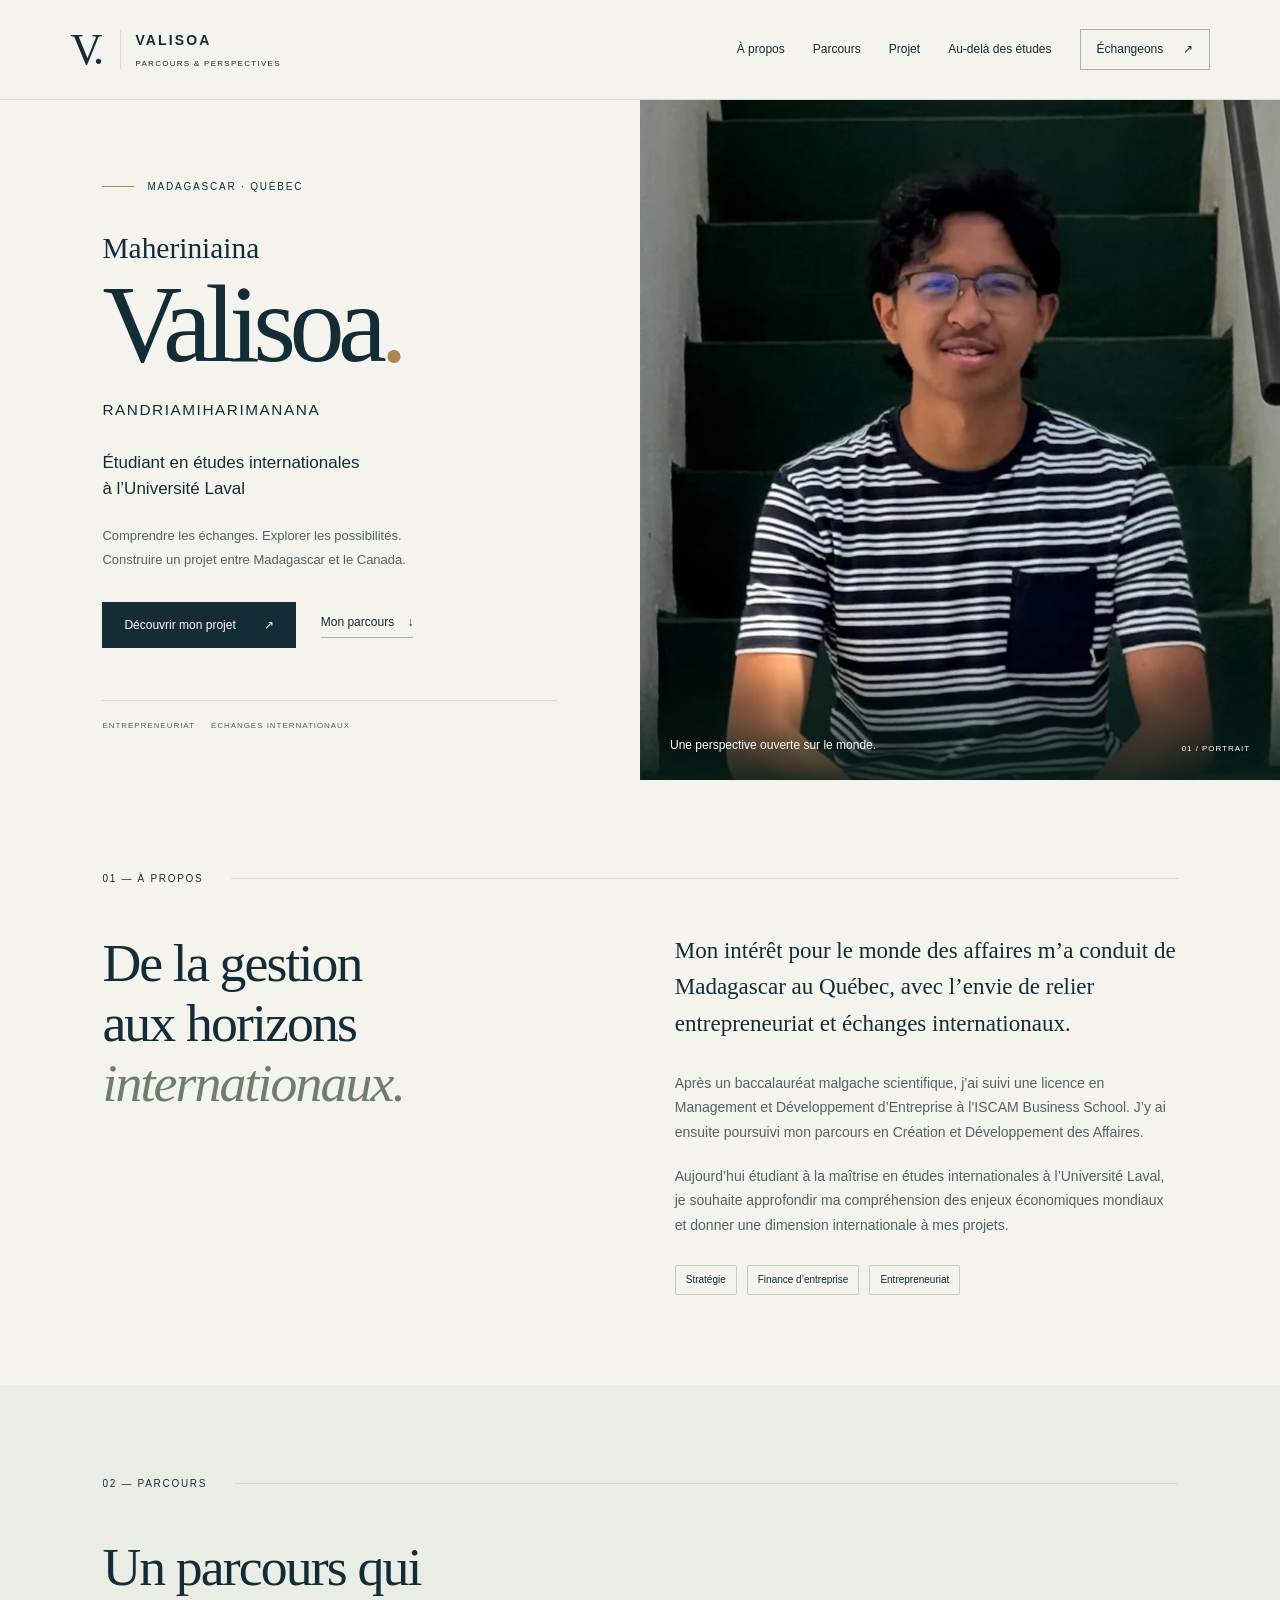
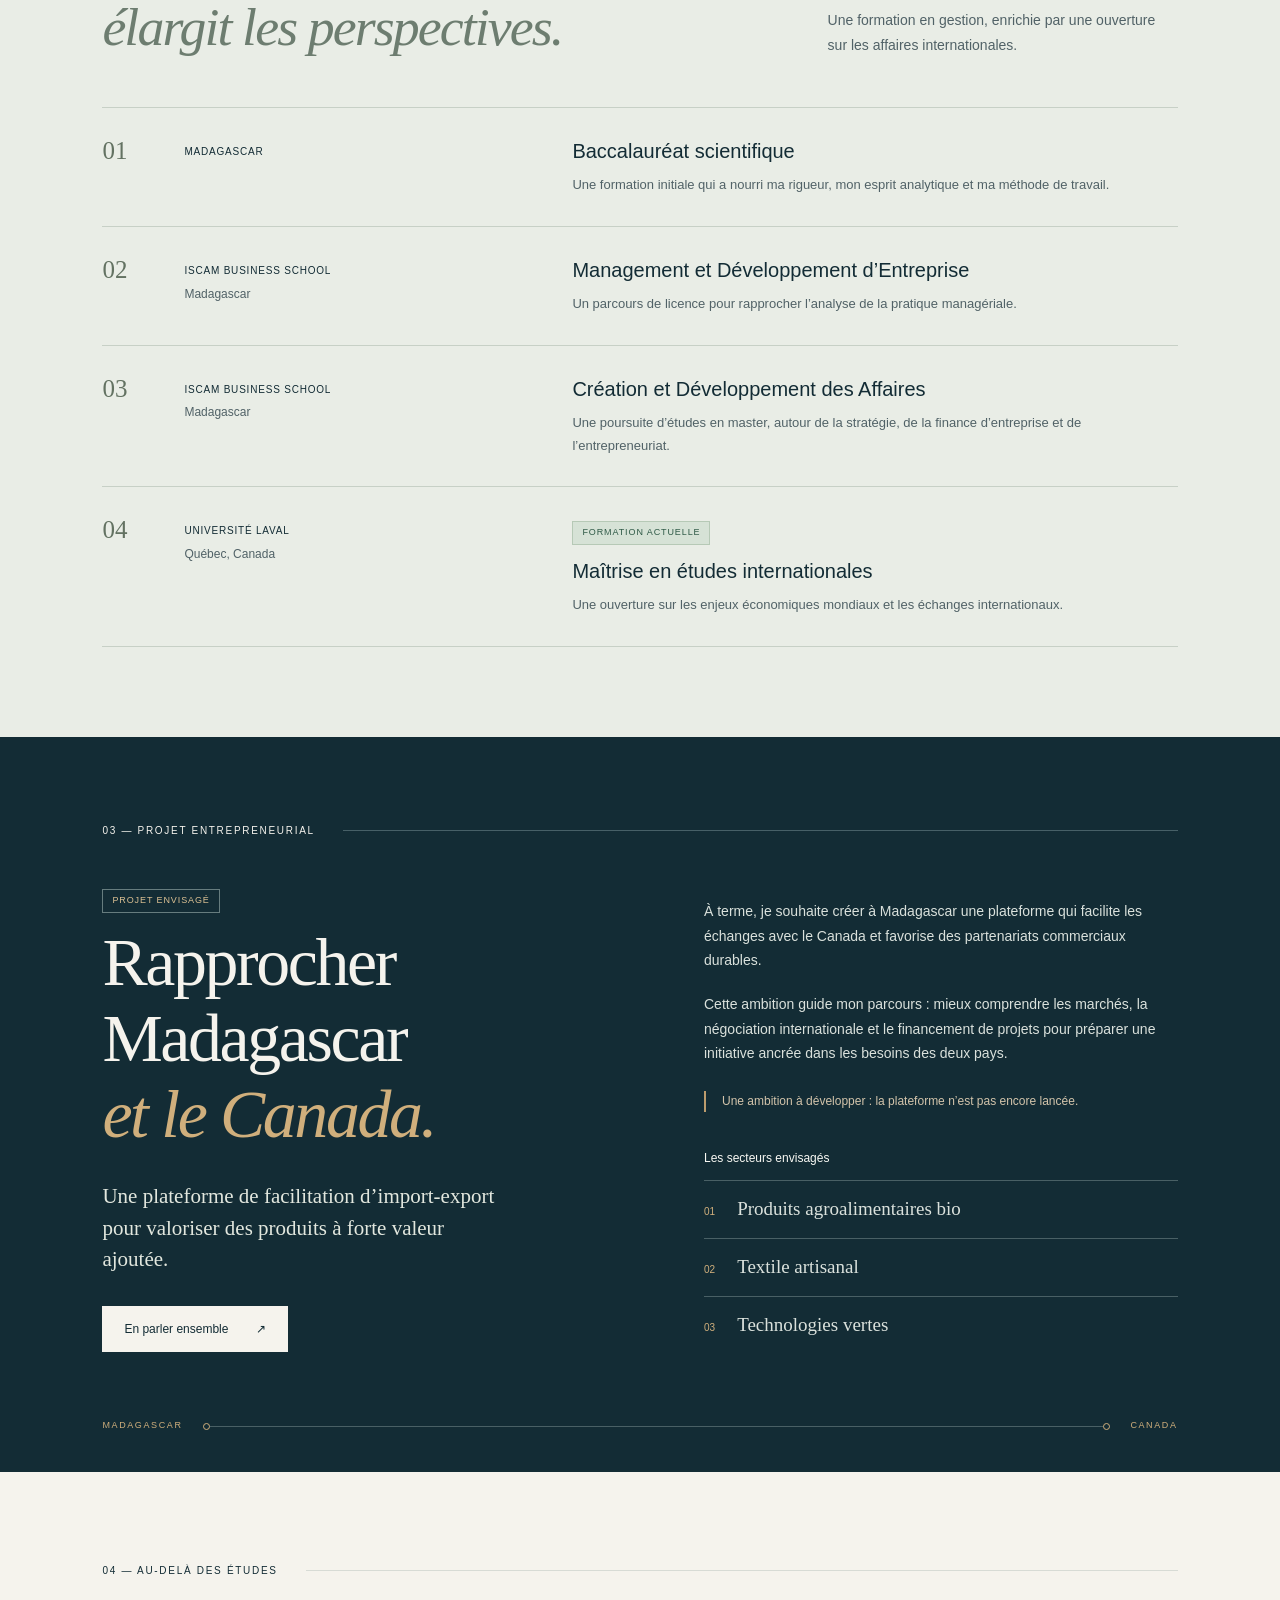
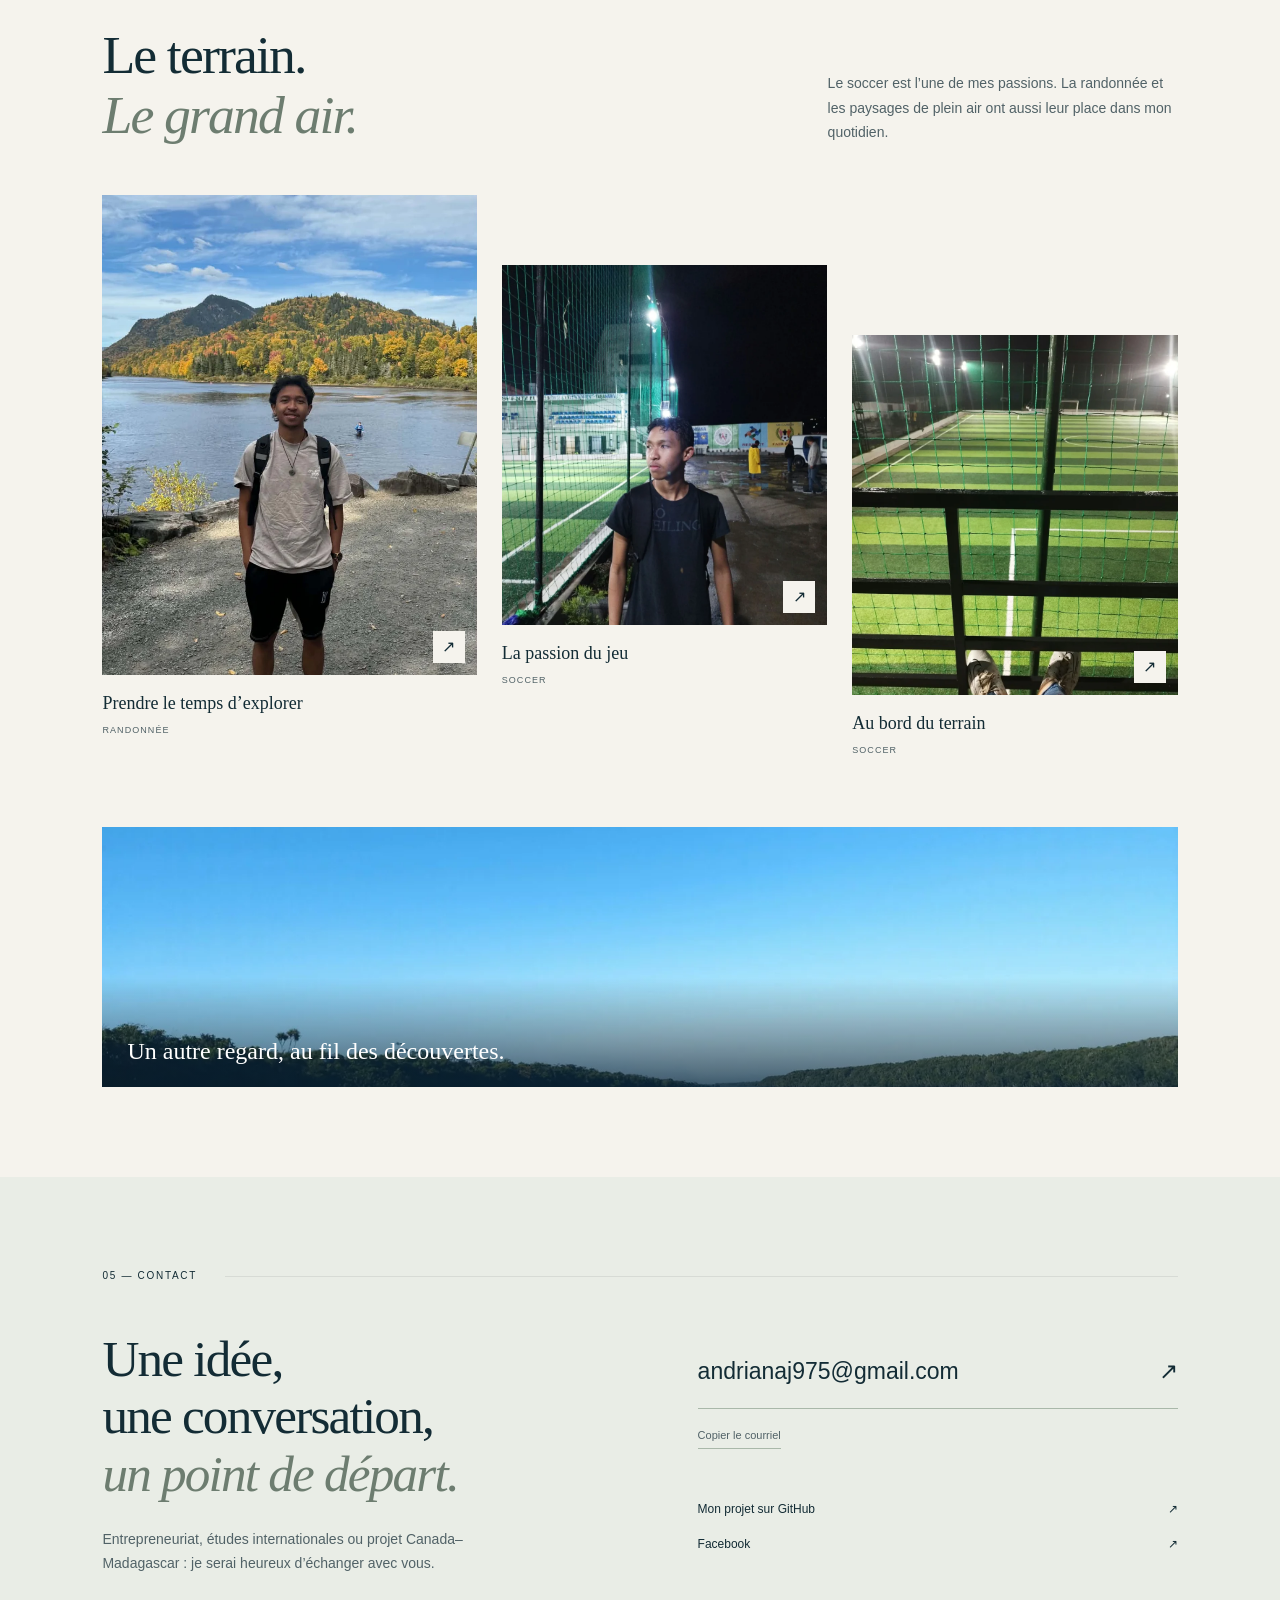
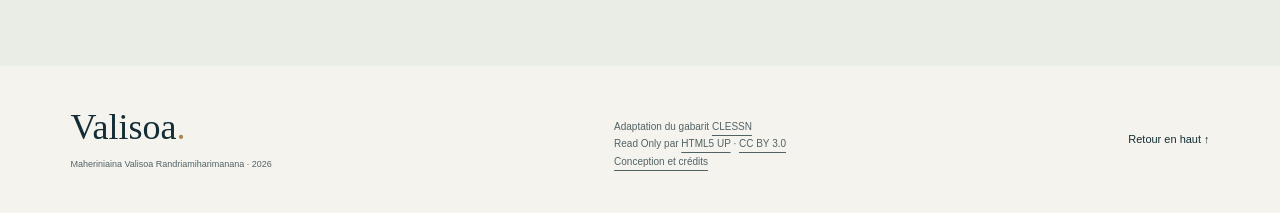
==== commit 49661443: "Publier le portfolio, le parcours et le projet envisagé Première version personnalisée préparée avec" ====
--- a/index.html
+++ b/index.html
@@ -1,193 +1,73 @@
-<!doctype html>
-<!--
-	Read Only by HTML5 UP
-	html5up.net | @ajlkn
-	Free for personal and commercial use under the CCA 3.0 license (html5up.net/license)
--->
-<html>
-  <head>
-    <title>Ce qui va apparaître dans la tab de votre site</title>
-    <meta charset="utf-8" />
-    <meta
-      name="viewport"
-      content="width=device-width, initial-scale=1, user-scalable=no"
-    />
-    <link rel="stylesheet" href="assets/css/main.css" />
-  </head>
-  <body class="is-preload">
-    <!-- Header -->
-    <section id="header">
-      <header>
-        <span class="image avatar"
-          ><img src="images/portrait.png" alt=""
-        /></span>
-        <h1 id="logo"><a href="#">VOTRE NOM</a></h1>
-        <p>
-          Une courte description de vous<br />
-          Continuer la courte description
-        </p>
-      </header>
-      <nav id="nav">
-        <ul>
-          <li><a href="#one" class="active">À propos</a></li>
-          <li><a href="#two">Mon travail</a></li>
-          <li><a href="#three">Mon CV</a></li>
-          <li><a href="#four">Contact</a></li>
-        </ul>
-      </nav>
-      <footer>
-        <ul class="icons">
-          <li>
-            <!-- Vous pouvez mettre en hyperlien vos reseaux sociaux en modifiant la valeur de href-->
-            <a href="https://x.com/MLB/" class="icon brands fa-twitter"
-              ><span class="label">Twitter</span></a
-            >
-          </li>
-          <li>
-            <a href="#" class="icon brands fa-facebook-f"
-              ><span class="label">Facebook</span></a
-            >
-          </li>
-          <li>
-            <a href="#" class="icon brands fa-linkedin"
-              ><span class="label">LinkedIn</span></a
-            >
-          </li>
-          <li>
-            <a href="#" class="icon brands fa-github"
-              ><span class="label">Github</span></a
-            >
-          </li>
-          <li>
-            <a href="#" class="icon solid fa-envelope"
-              ><span class="label">Email</span></a
-            >
-          </li>
-        </ul>
-      </footer>
-    </section>
-
-    <!-- Wrapper -->
-    <div id="wrapper">
-      <!-- Main -->
-      <div id="main">
-        <!-- One -->
-        <section id="one">
-          <div class="image main" data-position="center">
-            <img src="images/bg.jpeg" alt="" />
-          </div>
-          <div class="container">
-            <header class="major">
-              <h2>VOTRE NOM</h2>
-              <p>Le sous-titre de votre site.</p>
-            </header>
-            <p>
-              Faucibus sed lobortis aliquam lorem blandit. Lorem eu nunc metus
-              col. Commodo id in arcu ante lorem ipsum sed accumsan erat
-              praesent faucibus commodo ac mi lacus. Adipiscing mi ac commodo.
-              Vis aliquet tortor ultricies non ante erat nunc integer eu ante
-              ornare amet commetus vestibulum blandit integer in curae ac
-              faucibus integer non. Adipiscing cubilia elementum.
-            </p>
-          </div>
-        </section>
-
-        <!-- Two -->
-        <section id="two">
-          <div class="container">
-            <h3>Mes réalisations</h3>
-            <p>
-              Integer eu ante ornare amet commetus vestibulum blandit integer in
-              curae ac faucibus integer non. Adipiscing cubilia elementum
-              integer lorem ipsum dolor sit amet.
-            </p>
-            <ul class="feature-icons">
-              <li class="icon solid fa-code">
-                Ici vous pouvez écrire ce que vous voulez
-              </li>
-              <li class="icon solid fa-cubes">
-                Le class= s'occupe des logos à côté de votre texte
-              </li>
-              <li class="icon solid fa-book">
-                Trouvez autant de choses à écrire que vous le voulez
-              </li>
-              <li class="icon solid fa-coffee">Supprimez le reste</li>
-              <li class="icon solid fa-bolt">Lightning bolt</li>
-              <li class="icon solid fa-users">Shadow clone technique</li>
-            </ul>
-          </div>
-        </section>
-
-        <!-- Three -->
-        <section id="three">
-          <div class="container">
-            <h3>Mon CV</h3>
-            <p>
-              Integer eu ante ornare amet commetus vestibulum blandit integer in
-              curae ac faucibus integer non. Adipiscing cubilia elementum
-              integer. Integer eu ante ornare amet commetus.
-            </p>
-            <div class="features">
-              <article>
-                <a href="#" class="image"
-                  ><img src="images/pic01.jpg" alt=""
-                /></a>
-                <div class="inner">
-                  <h4>Possibly broke spacetime</h4>
-                  <p>
-                    Integer eu ante ornare amet commetus vestibulum blandit
-                    integer in curae ac faucibus integer adipiscing ornare amet.
-                  </p>
-                </div>
-              </article>
-            </div>
-          </div>
-        </section>
-
-        <!-- Four -->
-        <section id="four">
-          <div class="container">
-            <h3>Me joindre</h3>
-            <p>
-              Integer eu ante ornare amet commetus vestibulum blandit integer in
-              curae ac faucibus integer non.
-            </p>
-            <div class="row gtr-uniform">
-              <div class="col-12">
-                <!-- Vous pouvez mettre votre email ici au lieu de your-email@example.com -->
-                <a
-                  href="mailto:your-email@example.com?subject=Sujet&body=Votre message ici."
-                  class="button primary"
-                >
-                  Envoyer un email
-                </a>
-              </div>
-            </div>
-          </div>
-        </section>
-        <!-- Five -->
-        <!-- -->
-      </div>
-
-      <!-- Footer -->
-      <section id="footer">
-        <div class="container">
-          <ul class="copyright">
-            <li>&copy; Untitled. All rights reserved.</li>
-            <li>Design: <a href="http://html5up.net">HTML5 UP</a></li>
-          </ul>
-        </div>
-      </section>
-    </div>
-
-    <!-- Scripts -->
-    <script src="assets/js/jquery.min.js"></script>
-    <script src="assets/js/jquery.scrollex.min.js"></script>
-    <script src="assets/js/jquery.scrolly.min.js"></script>
-    <script src="assets/js/browser.min.js"></script>
-    <script src="assets/js/breakpoints.min.js"></script>
-    <script src="assets/js/util.js"></script>
-    <script src="assets/js/main.js"></script>
-  </body>
-</html>
-
+<!doctype html>
+<!-- Adaptation personnalisée de Read Only par HTML5 UP / @ajlkn,
+     via clessn/gabarit_site_web. Structure, contenu, styles et interactions remaniés.
+     Licence d'origine : CC BY 3.0, voir LICENSE.txt. -->
+<html lang="fr-CA">
+<head>
+  <meta charset="utf-8">
+  <meta name="viewport" content="width=device-width, initial-scale=1">
+  <title>Maheriniaina Valisoa Randriamiharimanana | Études internationales</title>
+  <meta name="description" content="Découvrez le parcours de Maheriniaina Valisoa Randriamiharimanana, étudiant en études internationales à l’Université Laval, et son projet entrepreneurial entre Madagascar et le Canada.">
+  <meta name="theme-color" content="#132c35">
+  <link rel="icon" href="images/favicon.svg" type="image/svg+xml">
+  <link rel="stylesheet" href="assets/css/personnel.css">
+  <script src="assets/js/personnel.js" defer></script>
+</head>
+<body>
+  <a class="skip-link" href="#main">Aller au contenu</a>
+  <header id="header" class="site-header">
+    <a class="wordmark" href="#accueil" aria-label="Valisoa, accueil"><span class="monogram" aria-hidden="true">V.</span><span>VALISOA<span class="wordmark-sub">PARCOURS & PERSPECTIVES</span></span></a>
+    <button class="menu-toggle" type="button" aria-expanded="false" aria-controls="nav" hidden>Menu <span aria-hidden="true">☰</span></button>
+    <nav id="nav" aria-label="Navigation principale">
+      <a href="#apropos">À propos</a><a href="#parcours">Parcours</a><a href="#projets">Projet</a><a href="#interets">Au-delà des études</a><a class="nav-contact" href="#contact">Échangeons <span aria-hidden="true">↗</span></a>
+    </nav>
+  </header>
+  <div id="wrapper">
+    <main id="main">
+      <section id="accueil" class="hero" aria-labelledby="hero-title">
+        <div class="hero-copy">
+          <p class="eyebrow"><span class="little-line"></span> MADAGASCAR · QUÉBEC</p>
+          <h1 id="hero-title"><span class="given-name">Maheriniaina</span><span class="display-name">Valisoa<span class="gold">.</span></span><span class="family-name">Randriamiharimanana</span></h1>
+          <p class="hero-role">Étudiant en études internationales<br>à l’Université Laval</p>
+          <p class="hero-intro">Comprendre les échanges. Explorer les possibilités.<br class="desktop-break"> Construire un projet entre Madagascar et le Canada.</p>
+          <div class="hero-actions"><a class="button primary" href="#projets">Découvrir mon projet <span aria-hidden="true">↗</span></a><a class="text-link" href="#parcours">Mon parcours <span aria-hidden="true">↓</span></a></div>
+          <div class="hero-foot"><span>ENTREPRENEURIAT</span><span>ÉCHANGES INTERNATIONAUX</span></div>
+        </div>
+        <figure class="hero-portrait"><img src="images/portrait.webp" width="1000" height="917" alt="Portrait de Maheriniaina Valisoa Randriamiharimanana, assis devant un escalier." fetchpriority="high"><figcaption><span>Une perspective ouverte sur le monde.</span><span aria-hidden="true">01 / PORTRAIT</span></figcaption></figure>
+      </section>
+      <section id="apropos" class="section about" aria-labelledby="about-title">
+        <div class="section-label"><span>01 — À PROPOS</span><span class="rule"></span></div>
+        <div class="about-grid"><h2 id="about-title">De la gestion<br>aux horizons<br><em>internationaux.</em></h2><div class="about-text"><p class="lead">Mon intérêt pour le monde des affaires m’a conduit de Madagascar au Québec, avec l’envie de relier entrepreneuriat et échanges internationaux.</p><p>Après un baccalauréat malgache scientifique, j’ai suivi une licence en Management et Développement d’Entreprise à l’ISCAM Business School. J’y ai ensuite poursuivi mon parcours en Création et Développement des Affaires.</p><p>Aujourd’hui étudiant à la maîtrise en études internationales à l’Université Laval, je souhaite approfondir ma compréhension des enjeux économiques mondiaux et donner une dimension internationale à mes projets.</p><div class="interest-tags"><span>Stratégie</span><span>Finance d’entreprise</span><span>Entrepreneuriat</span></div></div></div>
+      </section>
+      <section id="parcours" class="section journey" aria-labelledby="journey-title">
+        <div class="section-label"><span>02 — PARCOURS</span><span class="rule"></span></div>
+        <div class="section-heading"><h2 id="journey-title">Un parcours qui<br><em>élargit les perspectives.</em></h2><p>Une formation en gestion, enrichie par une ouverture sur les affaires internationales.</p></div>
+        <ol class="timeline">
+          <li><span class="step">01</span><div class="place">MADAGASCAR</div><div><h3>Baccalauréat scientifique</h3><p>Une formation initiale qui a nourri ma rigueur, mon esprit analytique et ma méthode de travail.</p></div></li>
+          <li><span class="step">02</span><div class="place">ISCAM BUSINESS SCHOOL<span>Madagascar</span></div><div><h3>Management et Développement d’Entreprise</h3><p>Un parcours de licence pour rapprocher l’analyse de la pratique managériale.</p></div></li>
+          <li><span class="step">03</span><div class="place">ISCAM BUSINESS SCHOOL<span>Madagascar</span></div><div><h3>Création et Développement des Affaires</h3><p>Une poursuite d’études en master, autour de la stratégie, de la finance d’entreprise et de l’entrepreneuriat.</p></div></li>
+          <li class="current"><span class="step">04</span><div class="place">UNIVERSITÉ LAVAL<span>Québec, Canada</span></div><div><span class="status">FORMATION ACTUELLE</span><h3>Maîtrise en études internationales</h3><p>Une ouverture sur les enjeux économiques mondiaux et les échanges internationaux.</p></div></li>
+        </ol>
+      </section>
+      <section id="projets" class="project-section" aria-labelledby="project-title">
+        <div class="section-label"><span>03 — PROJET ENTREPRENEURIAL</span><span class="rule"></span></div>
+        <div class="project-grid"><div><span class="status light">PROJET ENVISAGÉ</span><h2 id="project-title">Rapprocher<br>Madagascar<br><em>et le Canada.</em></h2><p class="project-intro">Une plateforme de facilitation d’import-export pour valoriser des produits à forte valeur ajoutée.</p><a class="button light-button" href="#contact">En parler ensemble <span aria-hidden="true">↗</span></a></div><div class="project-detail"><p>À terme, je souhaite créer à Madagascar une plateforme qui facilite les échanges avec le Canada et favorise des partenariats commerciaux durables.</p><p>Cette ambition guide mon parcours : mieux comprendre les marchés, la négociation internationale et le financement de projets pour préparer une initiative ancrée dans les besoins des deux pays.</p><p class="small-note">Une ambition à développer : la plateforme n’est pas encore lancée.</p><h3>Les secteurs envisagés</h3><ul class="sectors"><li><span>01</span>Produits agroalimentaires bio</li><li><span>02</span>Textile artisanal</li><li><span>03</span>Technologies vertes</li></ul></div></div>
+        <div class="route"><span>MADAGASCAR</span><span class="route-line" aria-hidden="true"></span><span>CANADA</span></div>
+      </section>
+      <section id="interets" class="section interests" aria-labelledby="interests-title">
+        <div class="section-label"><span>04 — AU-DELÀ DES ÉTUDES</span><span class="rule"></span></div>
+        <div class="section-heading"><h2 id="interests-title">Le terrain.<br><em>Le grand air.</em></h2><p>Le soccer est l’une de mes passions. La randonnée et les paysages de plein air ont aussi leur place dans mon quotidien.</p></div>
+        <div class="gallery">
+          <figure class="gallery-tall"><a href="images/randonnee.webp" data-gallery aria-label="Agrandir la photographie de randonnée"><img src="images/randonnee.webp" width="695" height="1400" loading="lazy" alt="Valisoa en randonnée au bord d’un lac, devant une montagne aux couleurs d’automne."><span class="zoom" aria-hidden="true">↗</span></a><figcaption><span>Prendre le temps d’explorer</span><small>RANDONNÉE</small></figcaption></figure>
+          <figure><a href="images/soccer-portrait.webp" data-gallery aria-label="Agrandir la photographie au terrain de soccer"><img src="images/soccer-portrait.webp" width="900" height="1200" loading="lazy" alt="Valisoa près d’un terrain de soccer éclairé en soirée."><span class="zoom" aria-hidden="true">↗</span></a><figcaption><span>La passion du jeu</span><small>SOCCER</small></figcaption></figure>
+          <figure><a href="images/soccer-terrain.webp" data-gallery aria-label="Agrandir la vue du terrain de soccer"><img src="images/soccer-terrain.webp" width="900" height="1200" loading="lazy" alt="Vue d’un terrain de soccer éclairé, depuis les gradins derrière le filet."><span class="zoom" aria-hidden="true">↗</span></a><figcaption><span>Au bord du terrain</span><small>SOCCER</small></figcaption></figure>
+        </div>
+        <figure class="landscape"><img src="images/couverture.webp" width="1600" height="1200" loading="lazy" alt="Étendue d’eau entourée d’arbres sous un ciel bleu."><figcaption>Un autre regard, au fil des découvertes.</figcaption></figure>
+      </section>
+      <section id="contact" class="section contact" aria-labelledby="contact-title"><div class="section-label"><span>05 — CONTACT</span><span class="rule"></span></div><div class="contact-grid"><div><h2 id="contact-title">Une idée,<br>une conversation,<br><em>un point de départ.</em></h2><p>Entrepreneuriat, études internationales ou projet Canada–Madagascar : je serai heureux d’échanger avec vous.</p></div><div class="contact-links"><a class="email" href="mailto:andrianaj975@gmail.com">andrianaj975@gmail.com <span aria-hidden="true">↗</span></a><button id="copy-email" class="copy-button" type="button" hidden>Copier le courriel</button><p id="copy-status" class="copy-status" role="status" aria-live="polite"></p><div class="socials"><a href="https://github.com/Valisoa22/Valisoa22.github.io" target="_blank" rel="noopener noreferrer">Mon projet sur GitHub <span aria-hidden="true">↗</span></a><a href="https://www.facebook.com/share/18cvSq5uDj/?mibextid=wwXIfr" target="_blank" rel="noopener noreferrer">Facebook <span aria-hidden="true">↗</span></a></div></div></div></section>
+    </main>
+    <footer id="footer"><div><a class="footer-name" href="#accueil">Valisoa<span class="gold">.</span></a><p>Maheriniaina Valisoa Randriamiharimanana · 2026</p></div><p class="credits">Adaptation du gabarit <a href="https://github.com/clessn/gabarit_site_web">CLESSN</a><br>Read Only par <a href="https://html5up.net">HTML5 UP</a> · <a href="LICENSE.txt">CC BY 3.0</a><br><a href="docs/CONCEPTION.md">Conception et crédits</a></p><a class="back-top" href="#accueil">Retour en haut ↑</a></footer>
+  </div>
+  <dialog id="photo-dialog" aria-label="Photographie agrandie"><button class="dialog-close" type="button" autofocus>Fermer ×</button><img src="images/randonnee.webp" alt=""><p class="photo-caption"></p></dialog>
+</body>
+</html>
--- a/assets/css/personnel.css
+++ b/assets/css/personnel.css
@@ -0,0 +1,8 @@
+/* Personnalisation du portfolio Valisoa. Base HTML : Read Only / HTML5 UP, CC BY 3.0. */
+:root{--ink:#132c35;--paper:#f5f3ed;--gold:#ab8752;--line:#d7dbd5;--muted:#516267;--serif:Georgia,'Times New Roman',serif;--sans:Arial,Helvetica,sans-serif}
+*{box-sizing:border-box}html{scroll-behavior:smooth;scroll-padding-top:100px}body{margin:0;color:var(--ink);background:var(--paper);font-family:var(--sans);font-size:16px;line-height:1.75}a{color:inherit;text-underline-offset:5px}button{font:inherit;cursor:pointer}img{display:block;max-width:100%;height:auto}figure,p,h1,h2,h3{margin:0}h1,h2,h3{font-weight:400}h2{font:clamp(2.3rem,4.2vw,4.1rem)/1.12 var(--serif);letter-spacing:-.035em}h2 em{font-weight:400;color:#6d7d70}h3{font-size:1.25rem;line-height:1.4}p+p{margin-top:1.2rem}a:focus-visible,button:focus-visible{outline:3px solid #99723b;outline-offset:6px}button:disabled{cursor:wait}[hidden]{display:none!important}::selection{background:#e0c89f;color:var(--ink)}.skip-link{position:fixed;left:15px;top:-100px;background:var(--ink);color:white;padding:10px 20px;z-index:100}.skip-link:focus{top:10px}.site-header{min-height:100px;padding:20px 5.5%;display:flex;justify-content:space-between;align-items:center;gap:30px;border-bottom:1px solid var(--line);background:var(--paper);position:sticky;top:0;z-index:20}.wordmark{display:flex;align-items:center;gap:14px;text-decoration:none;font-size:14px;font-weight:bold;letter-spacing:.15em}.monogram{font:44px/.9 var(--serif);letter-spacing:-.08em;border-right:1px solid var(--line);padding-right:20px}.wordmark-sub{display:block;font-size:8px;letter-spacing:.16em;font-weight:400;margin-top:4px}#nav{display:flex;align-items:center;gap:28px;font-size:12px}#nav a{text-decoration:none;white-space:nowrap}#nav a:hover,#nav a[aria-current]{text-decoration:underline}.nav-contact{border:1px solid #aab3ae;padding:9px 16px}.nav-contact span{margin-left:16px}.menu-toggle{display:none;background:none;border:1px solid var(--line);padding:7px 12px;color:var(--ink)}.hero{display:grid;grid-template-columns:1fr 1fr;min-height:680px}.hero-copy{padding:65px 6.5vw 34px 8vw;display:flex;flex-direction:column;justify-content:center;min-width:0}.eyebrow{display:flex;align-items:center;gap:13px;font-size:10px;letter-spacing:.18em;margin-bottom:34px}.little-line{width:32px;height:1px;background:var(--gold)}.given-name{font:clamp(1.4rem,2.3vw,2.3rem)/1.3 var(--serif);display:block}.display-name{display:block;font:clamp(5rem,8.6vw,8rem)/1.04 var(--serif);letter-spacing:-.06em}.gold{color:var(--gold)}.family-name{display:block;font-size:clamp(.7rem,1.2vw,1.1rem);letter-spacing:.1em;text-transform:uppercase;margin-top:15px;overflow-wrap:anywhere}.hero-role{font-size:17px;line-height:1.55;margin-top:26px}.hero-intro{font-size:13px;color:var(--muted);line-height:1.85;margin-top:22px}.hero-actions{display:flex;align-items:center;gap:25px;margin-top:30px;flex-wrap:wrap}.button{display:inline-flex;align-items:center;justify-content:space-between;gap:28px;padding:14px 22px;text-decoration:none;font-size:12px;line-height:1.5}.primary{background:var(--ink);color:white}.primary:hover{background:#294650}.text-link{font-size:12px;text-decoration:none;border-bottom:1px solid #aab3ae;padding-bottom:4px}.text-link span{margin-left:10px}.hero-foot{margin-top:52px;border-top:1px solid var(--line);padding-top:18px;display:flex;flex-wrap:wrap;gap:16px;font-size:8px;letter-spacing:.12em;color:var(--muted)}.hero-portrait{position:relative;min-width:0;background:#193730;overflow:hidden}.hero-portrait>img{width:100%;height:100%;position:absolute;inset:0;object-fit:cover;object-position:50% 42%}.hero-portrait figcaption{position:absolute;bottom:0;left:0;right:0;color:#fff;padding:70px 30px 24px;background:linear-gradient(transparent,rgba(9,30,25,.88));display:flex;justify-content:space-between;gap:20px;font-size:12px}.hero-portrait figcaption span:last-child{font-size:8px;letter-spacing:.12em;align-self:end;white-space:nowrap}.section{padding:90px 8vw}.section-label{display:flex;align-items:center;gap:28px;font-size:10px;letter-spacing:.17em;margin-bottom:45px}.rule{height:1px;background:var(--line);flex:1}.about-grid{display:grid;grid-template-columns:1fr 1.1fr;gap:9vw}.about-text{max-width:610px;font-size:14px;color:var(--muted)}.about-text .lead{font:23px/1.6 var(--serif);color:var(--ink);margin-bottom:28px}.interest-tags{display:flex;gap:10px;flex-wrap:wrap;margin-top:28px}.interest-tags span{font-size:10px;border:1px solid #c7cec6;border-radius:2px;padding:5px 10px;color:var(--ink)}.journey{background:#e9ede6}.section-heading{display:flex;align-items:end;justify-content:space-between;gap:55px;margin-bottom:50px}.section-heading>p{max-width:350px;color:var(--muted);font-size:14px}.timeline{padding:0;margin:0;list-style:none}.timeline li{display:grid;grid-template-columns:50px 1fr 1.7fr;gap:32px;padding:29px 0;border-top:1px solid #c7d0c6}.timeline li:last-child{border-bottom:1px solid #c7d0c6}.step{font:25px var(--serif);color:#637262}.place{font-size:10px;letter-spacing:.08em;padding-top:6px}.place span{display:block;letter-spacing:0;font-size:12px;color:var(--muted);margin-top:4px}.timeline p{font-size:13px;color:var(--muted);margin-top:9px;max-width:600px}.status{display:inline-block;font-size:9px;letter-spacing:.1em;color:#2e5946;background:#d6e2d6;border:1px solid #b6c9b6;padding:3px 9px;margin-bottom:12px}.project-section{background:var(--ink);color:#f5f3ed;padding:85px 8vw 38px}.project-section .rule{background:#476067}.project-grid{display:grid;grid-template-columns:1fr 1fr;gap:10vw}.project-section h2{font-size:clamp(3rem,5.3vw,5rem)}.project-section h2 em{color:#d0af7c}.light{background:transparent;border-color:#667c7e;color:#dbc093}.project-intro{font:21px/1.5 var(--serif);color:#e2e7de;max-width:400px;margin-top:28px}.light-button{background:#f5f3ed;color:var(--ink);margin-top:30px}.light-button:hover{background:#e0c89f}.project-detail{padding-top:15px;font-size:14px;color:#dae1dc}.project-detail .small-note{font-size:12px;border-left:2px solid #bc9c6d;padding-left:16px;margin-top:25px;color:#d3c4ab}.project-detail h3{margin-top:38px;font-size:12px;color:#f9f9f4}.sectors{list-style:none;padding:0;margin:14px 0 0}.sectors li{padding:15px 0;border-top:1px solid #496065;font:19px/1.4 var(--serif)}.sectors span{font:10px var(--sans);color:#d0af7c;margin-right:22px}.route{display:flex;gap:20px;align-items:center;margin-top:65px;font-size:9px;letter-spacing:.18em;color:#d0af7c}.route-line{position:relative;height:1px;background:#496065;flex:1}.route-line:before,.route-line:after{content:'';position:absolute;width:5px;height:5px;border:1px solid #d0af7c;border-radius:50%;background:var(--ink);top:-3px}.route-line:after{right:0}.gallery{display:grid;grid-template-columns:1.15fr 1fr 1fr;gap:25px;align-items:start}.gallery figure{min-width:0}.gallery figure:nth-child(2){padding-top:70px}.gallery figure:nth-child(3){padding-top:140px}.gallery a{display:block;position:relative;overflow:hidden;background:#d4d8cd}.gallery img{width:100%;height:360px;object-fit:cover;transition:transform .35s}.gallery-tall img{height:480px}.gallery a:hover img{transform:scale(1.025)}.zoom{position:absolute;right:12px;bottom:12px;background:var(--paper);color:var(--ink);width:32px;height:32px;text-align:center;line-height:32px}.gallery figcaption{padding-top:15px;font:18px/1.5 var(--serif)}.gallery small{display:block;font:9px/1.5 var(--sans);letter-spacing:.12em;color:var(--muted);margin-top:7px}.landscape{margin-top:70px;position:relative}.landscape img{width:100%;height:260px;object-fit:cover;object-position:50% 65%}.landscape figcaption{position:absolute;bottom:0;left:0;right:0;background:linear-gradient(transparent,rgba(7,31,46,.7));padding:60px 25px 22px;color:white;font:24px var(--serif)}.contact{background:#e9ede6}.contact-grid{display:grid;grid-template-columns:1fr 1fr;gap:9vw;align-items:center}.contact h2{font-size:clamp(2.5rem,4vw,3.8rem)}.contact p{font-size:14px;max-width:420px;color:var(--muted);margin-top:25px}.email{display:flex;gap:15px;align-items:center;justify-content:space-between;font-size:clamp(15px,1.8vw,23px);text-decoration:none;border-bottom:1px solid #a9b8a9;padding-bottom:17px;overflow-wrap:anywhere}.copy-button{background:none;border:0;border-bottom:1px solid #a9b8a9;color:var(--muted);padding:3px 0;font-size:11px;margin-top:14px}.contact .copy-status{margin-top:6px;min-height:22px;font-size:12px}.socials{display:flex;flex-direction:column;gap:14px;margin-top:22px}.socials a{display:flex;justify-content:space-between;font-size:12px;text-decoration:none}.socials a:hover{text-decoration:underline}#footer{padding:40px 5.5%;display:flex;align-items:center;justify-content:space-between;gap:30px}.footer-name{font:36px var(--serif);text-decoration:none}#footer p{font-size:9px;color:var(--muted);margin-top:9px}#footer .credits{font-size:10px}.back-top{font-size:11px;text-decoration:none;white-space:nowrap}dialog{background:var(--ink);color:white;border:0;padding:18px;max-width:min(94vw,1000px);max-height:94vh}dialog::backdrop{background:rgba(7,20,23,.92)}dialog img{max-height:75vh;width:auto;max-width:100%;margin:auto;object-fit:contain}.dialog-close{display:block;margin:0 0 15px auto;background:var(--paper);border:0;padding:8px 15px;color:var(--ink);font-size:13px}.photo-caption{font-size:13px;text-align:center;margin-top:15px}body.modal-open{overflow:hidden}
+@media(min-width:1700px){.hero{min-height:780px}.hero-copy{padding-left:max(8vw,calc((100vw - 1450px)/2))}.section,.project-section{padding-left:max(8vw,calc((100vw - 1450px)/2));padding-right:max(8vw,calc((100vw - 1450px)/2))}}
+@media(max-width:1100px){.site-header{padding:18px 4%;gap:20px}#nav{gap:16px;font-size:11px}.hero-copy{padding:45px 5vw}.hero{min-height:620px}.hero-actions{gap:18px}.section,.project-section{padding-left:6vw;padding-right:6vw}.gallery{gap:18px}.gallery img{height:300px}.gallery-tall img{height:420px}.timeline li{grid-template-columns:35px 1fr 1.6fr;gap:22px}}
+@media(max-width:760px){html{scroll-padding-top:90px}.site-header{min-height:80px;flex-wrap:wrap;padding:17px 6%;gap:15px}.monogram{font-size:36px}.wordmark{font-size:12px}.wordmark-sub{font-size:7px}.menu-toggle:not([hidden]){display:block}#nav{flex-basis:100%;flex-wrap:wrap;gap:16px;padding-top:12px}body.js-ready #nav{display:none}body.js-ready #nav.is-open{display:flex;flex-direction:column;align-items:stretch}#nav a{font-size:14px;padding:8px 3px}.nav-contact{padding:8px 10px!important}.hero{grid-template-columns:1fr;min-height:0}.hero-copy{padding:42px 7% 30px}.eyebrow{margin-bottom:25px}.given-name{font-size:28px}.display-name{font-size:90px}.family-name{font-size:12px;letter-spacing:.09em}.hero-role{font-size:16px;margin-top:22px}.hero-intro{font-size:13px;margin-top:18px}.hero-foot{margin-top:30px}.hero-portrait{height:480px}.hero-portrait>img{object-position:50% 35%}.hero-portrait figcaption{padding-left:7%;padding-right:7%}.section{padding:60px 7%}.section-label{margin-bottom:32px;font-size:9px;gap:15px}.about-grid,.project-grid,.contact-grid{grid-template-columns:1fr;gap:30px}.about-text .lead{font-size:21px}.section-heading{display:block;margin-bottom:32px}.section-heading>p{margin-top:25px;max-width:100%}.timeline li{grid-template-columns:30px 1fr;gap:10px 18px;padding:25px 0}.timeline li>div:last-child{grid-column:2}.timeline h3{font-size:19px}.place{padding-top:0}.place span{display:inline;margin-left:8px}.project-section{padding:60px 7% 30px}.project-section h2{font-size:52px}.project-intro{font-size:21px}.project-detail{padding-top:5px}.route{margin-top:40px}.gallery{grid-template-columns:1fr 1fr;gap:30px 16px}.gallery figure:nth-child(2),.gallery figure:nth-child(3){padding-top:0}.gallery-tall{grid-column:1/-1}.gallery-tall a{max-width:100%;background:#d6ded0}.gallery-tall img{height:480px;object-fit:contain}.gallery img{height:280px}.gallery .gallery-tall img{height:480px}.gallery figcaption{font-size:16px}.gallery small{font-size:8px}.landscape{margin-top:40px}.landscape img{height:230px}.landscape figcaption{font-size:21px;padding:50px 18px 18px}.email{font-size:19px}.contact-links{margin-top:6px}#footer{padding:32px 7%;flex-wrap:wrap;gap:20px}#footer>div{width:100%}#footer .credits{margin:0}.back-top{margin-left:auto}h2{font-size:39px}}
+@media(max-width:380px){.wordmark-sub{display:none}.wordmark{gap:10px}.monogram{padding-right:12px}.site-header{gap:10px}.menu-toggle{font-size:13px;padding:5px 8px}.display-name{font-size:78px}.hero-portrait{height:380px}.hero-actions{gap:15px}.button{padding:13px 16px;gap:18px}.gallery img{height:235px}.email{font-size:16px}.family-name{font-size:10px}}
+@media(prefers-reduced-motion:reduce){html{scroll-behavior:auto}*,*:before,*:after{animation:none!important;transition:none!important}}
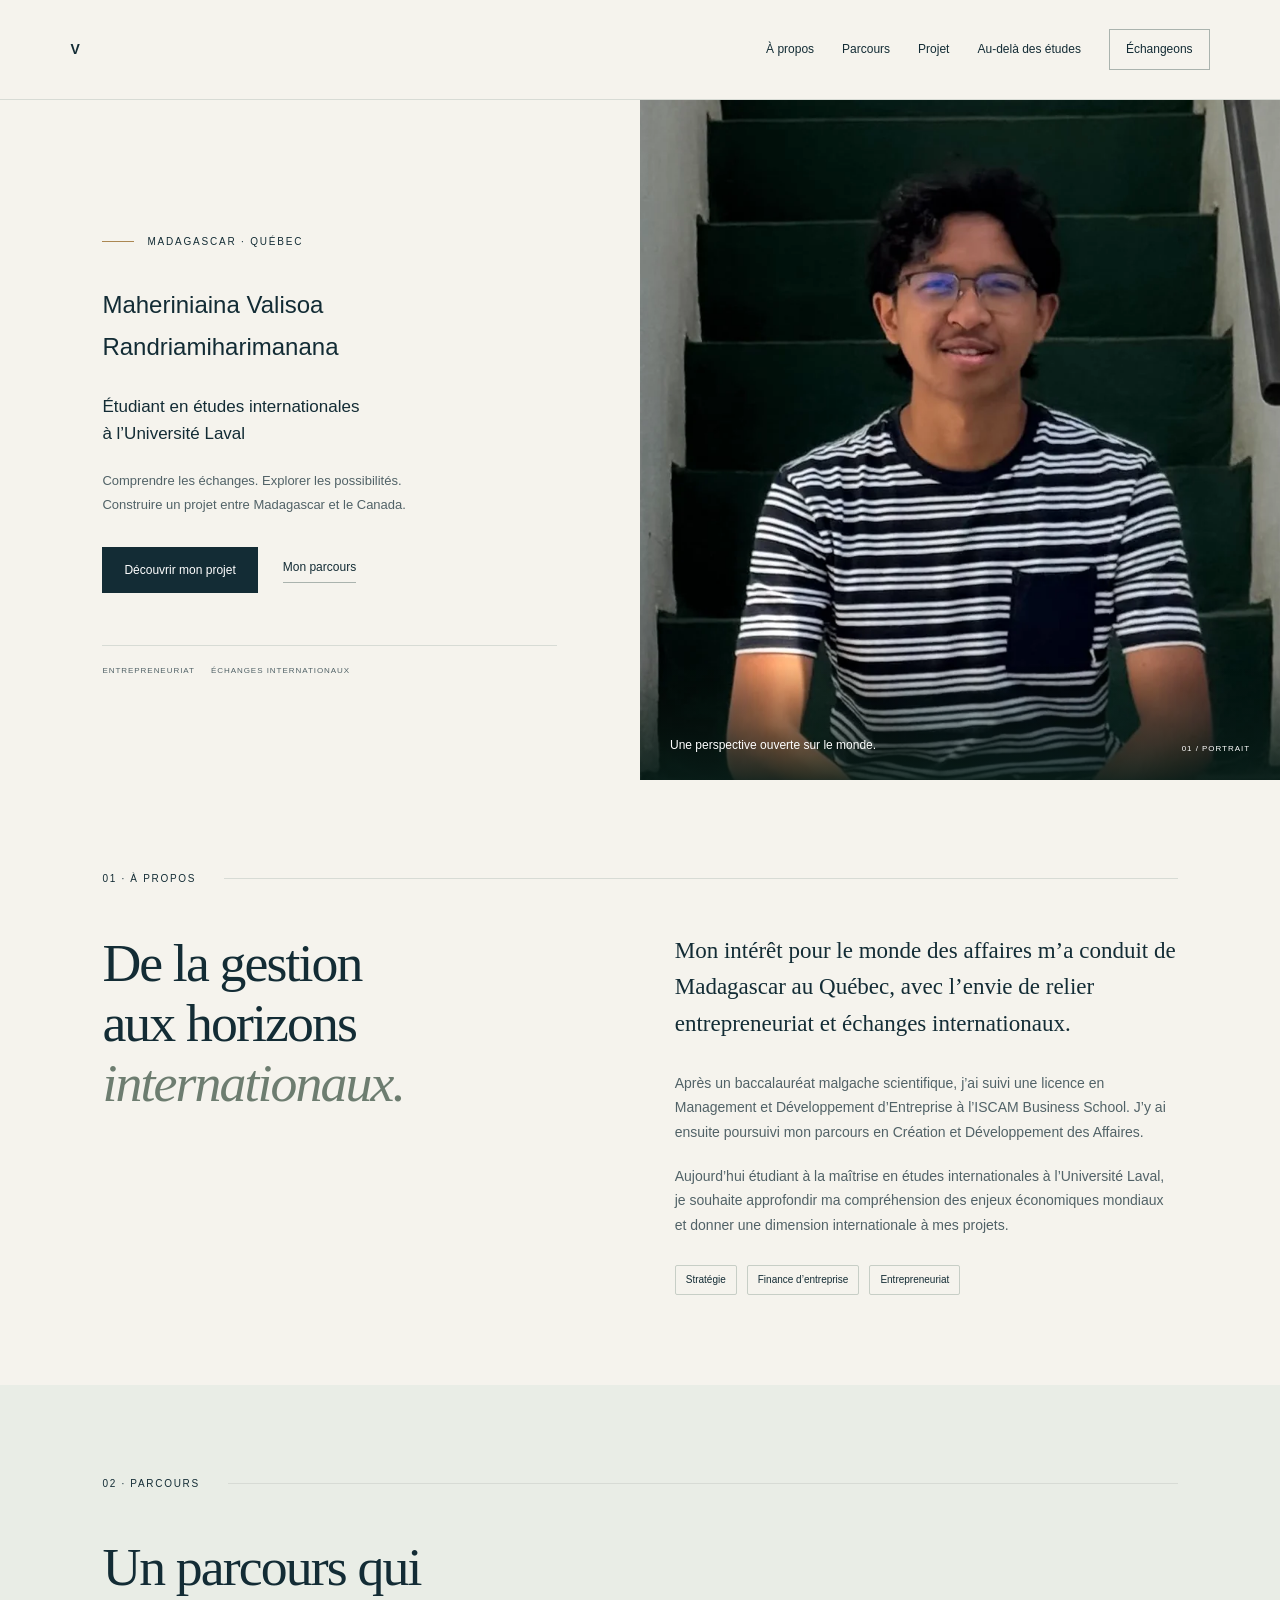
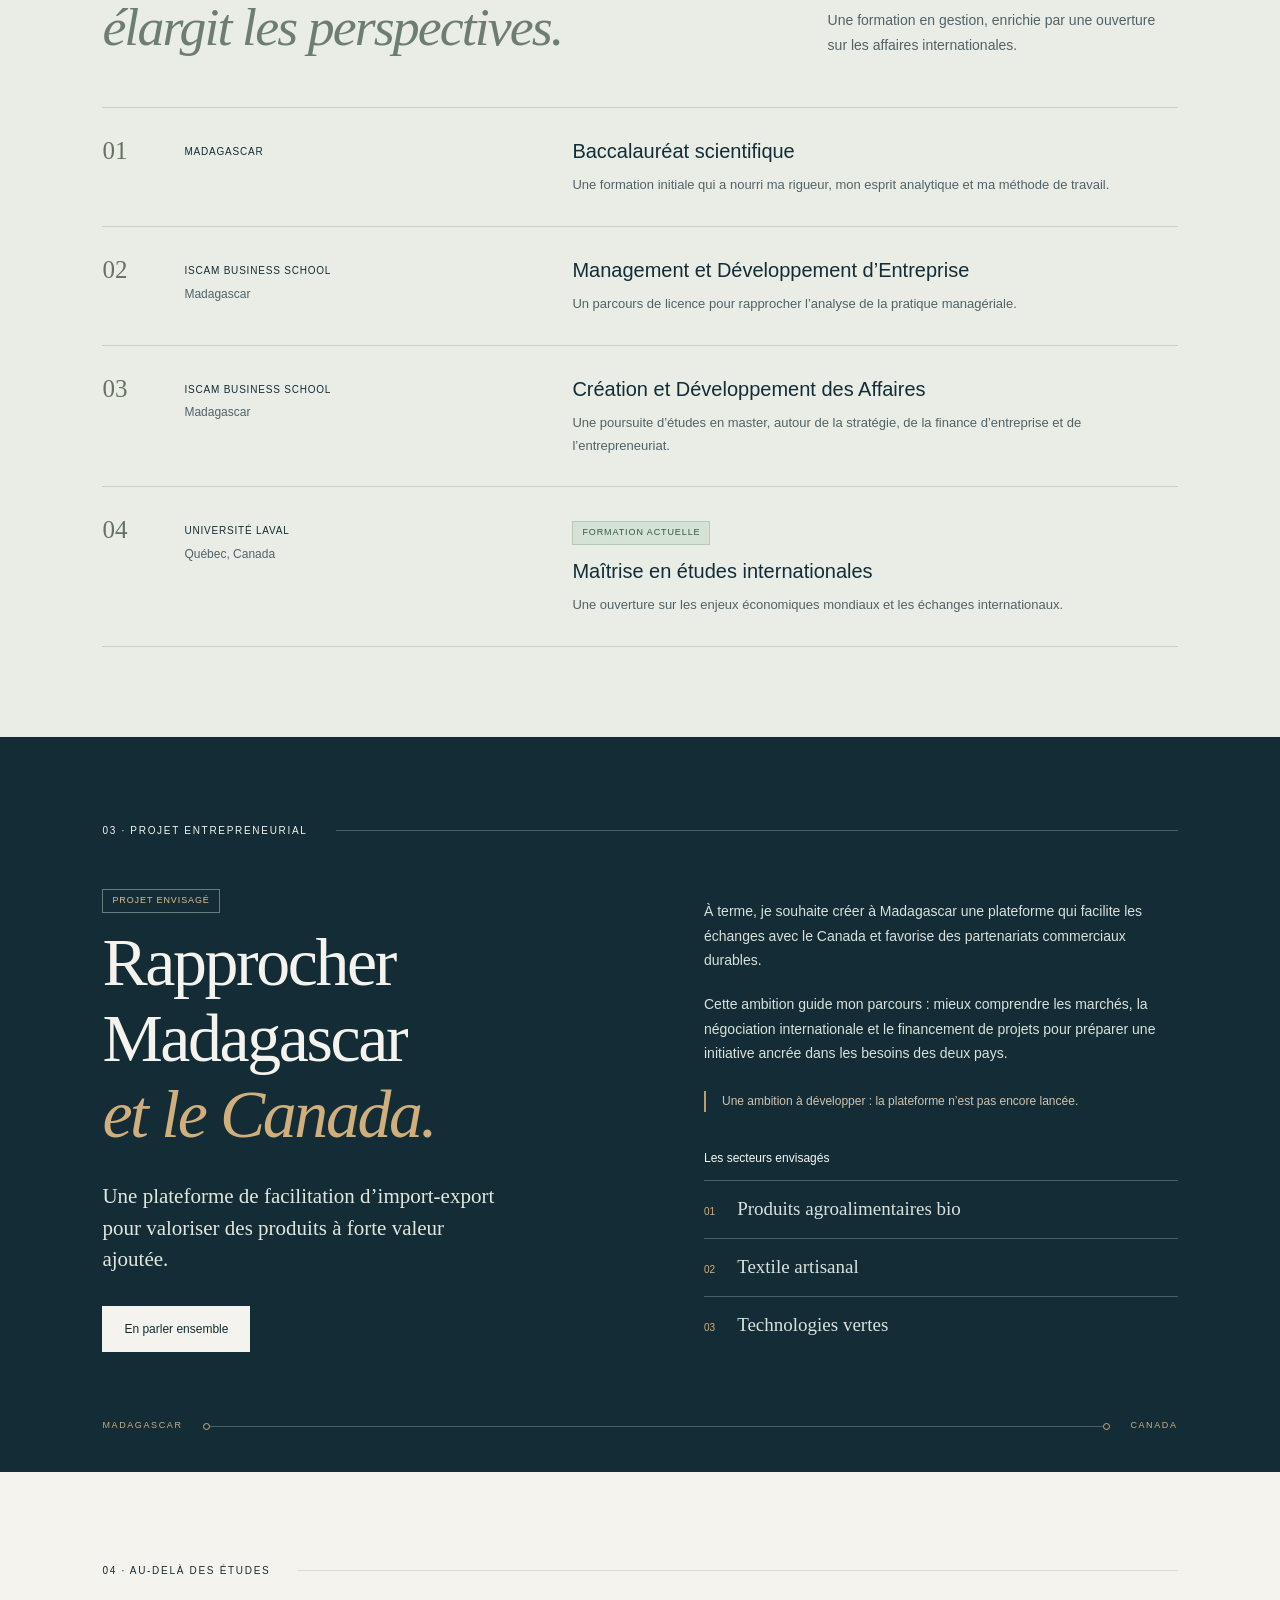
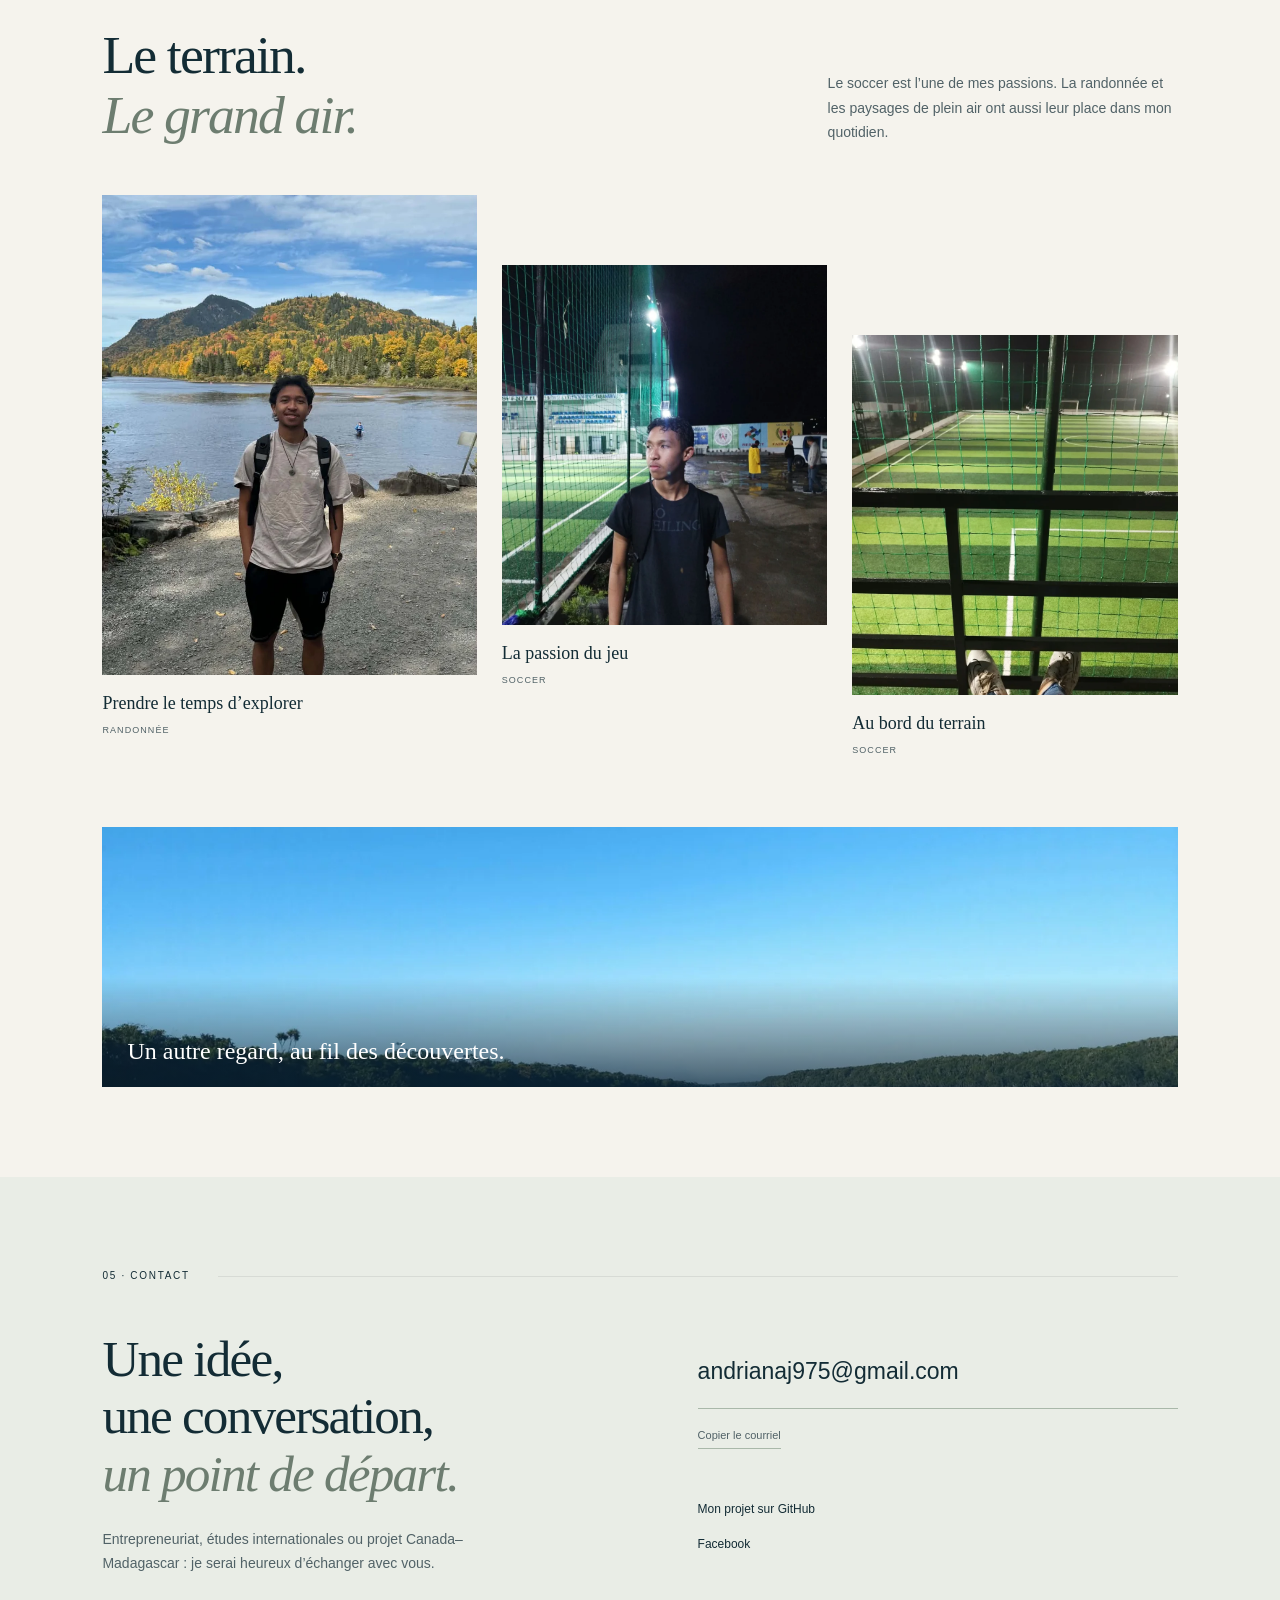
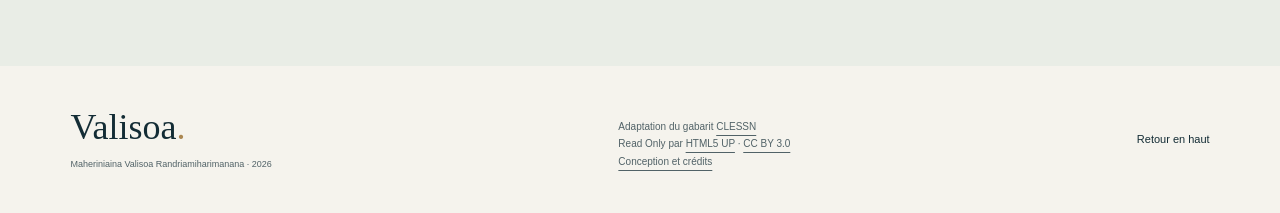
==== commit 5a68c934: "Simplifier l’identité V et retirer les ornements textuels" ====
--- a/index.html
+++ b/index.html
@@ -6,7 +6,7 @@
 <head>
   <meta charset="utf-8">
   <meta name="viewport" content="width=device-width, initial-scale=1">
-  <title>Maheriniaina Valisoa Randriamiharimanana | Études internationales</title>
+  <title>V</title>
   <meta name="description" content="Découvrez le parcours de Maheriniaina Valisoa Randriamiharimanana, étudiant en études internationales à l’Université Laval, et son projet entrepreneurial entre Madagascar et le Canada.">
   <meta name="theme-color" content="#132c35">
   <link rel="icon" href="images/favicon.svg" type="image/svg+xml">
@@ -16,10 +16,10 @@
 <body>
   <a class="skip-link" href="#main">Aller au contenu</a>
   <header id="header" class="site-header">
-    <a class="wordmark" href="#accueil" aria-label="Valisoa, accueil"><span class="monogram" aria-hidden="true">V.</span><span>VALISOA<span class="wordmark-sub">PARCOURS & PERSPECTIVES</span></span></a>
+    <a class="wordmark" href="#accueil" aria-label="V, accueil">V</a>
     <button class="menu-toggle" type="button" aria-expanded="false" aria-controls="nav" hidden>Menu <span aria-hidden="true">☰</span></button>
     <nav id="nav" aria-label="Navigation principale">
-      <a href="#apropos">À propos</a><a href="#parcours">Parcours</a><a href="#projets">Projet</a><a href="#interets">Au-delà des études</a><a class="nav-contact" href="#contact">Échangeons <span aria-hidden="true">↗</span></a>
+      <a href="#apropos">À propos</a><a href="#parcours">Parcours</a><a href="#projets">Projet</a><a href="#interets">Au-delà des études</a><a class="nav-contact" href="#contact">Échangeons </a>
     </nav>
   </header>
   <div id="wrapper">
@@ -27,20 +27,20 @@
       <section id="accueil" class="hero" aria-labelledby="hero-title">
         <div class="hero-copy">
           <p class="eyebrow"><span class="little-line"></span> MADAGASCAR · QUÉBEC</p>
-          <h1 id="hero-title"><span class="given-name">Maheriniaina</span><span class="display-name">Valisoa<span class="gold">.</span></span><span class="family-name">Randriamiharimanana</span></h1>
+          <h1 id="hero-title">Maheriniaina Valisoa Randriamiharimanana</h1>
           <p class="hero-role">Étudiant en études internationales<br>à l’Université Laval</p>
           <p class="hero-intro">Comprendre les échanges. Explorer les possibilités.<br class="desktop-break"> Construire un projet entre Madagascar et le Canada.</p>
-          <div class="hero-actions"><a class="button primary" href="#projets">Découvrir mon projet <span aria-hidden="true">↗</span></a><a class="text-link" href="#parcours">Mon parcours <span aria-hidden="true">↓</span></a></div>
+          <div class="hero-actions"><a class="button primary" href="#projets">Découvrir mon projet </a><a class="text-link" href="#parcours">Mon parcours </a></div>
           <div class="hero-foot"><span>ENTREPRENEURIAT</span><span>ÉCHANGES INTERNATIONAUX</span></div>
         </div>
         <figure class="hero-portrait"><img src="images/portrait.webp" width="1000" height="917" alt="Portrait de Maheriniaina Valisoa Randriamiharimanana, assis devant un escalier." fetchpriority="high"><figcaption><span>Une perspective ouverte sur le monde.</span><span aria-hidden="true">01 / PORTRAIT</span></figcaption></figure>
       </section>
       <section id="apropos" class="section about" aria-labelledby="about-title">
-        <div class="section-label"><span>01 — À PROPOS</span><span class="rule"></span></div>
+        <div class="section-label"><span>01 · À PROPOS</span><span class="rule"></span></div>
         <div class="about-grid"><h2 id="about-title">De la gestion<br>aux horizons<br><em>internationaux.</em></h2><div class="about-text"><p class="lead">Mon intérêt pour le monde des affaires m’a conduit de Madagascar au Québec, avec l’envie de relier entrepreneuriat et échanges internationaux.</p><p>Après un baccalauréat malgache scientifique, j’ai suivi une licence en Management et Développement d’Entreprise à l’ISCAM Business School. J’y ai ensuite poursuivi mon parcours en Création et Développement des Affaires.</p><p>Aujourd’hui étudiant à la maîtrise en études internationales à l’Université Laval, je souhaite approfondir ma compréhension des enjeux économiques mondiaux et donner une dimension internationale à mes projets.</p><div class="interest-tags"><span>Stratégie</span><span>Finance d’entreprise</span><span>Entrepreneuriat</span></div></div></div>
       </section>
       <section id="parcours" class="section journey" aria-labelledby="journey-title">
-        <div class="section-label"><span>02 — PARCOURS</span><span class="rule"></span></div>
+        <div class="section-label"><span>02 · PARCOURS</span><span class="rule"></span></div>
         <div class="section-heading"><h2 id="journey-title">Un parcours qui<br><em>élargit les perspectives.</em></h2><p>Une formation en gestion, enrichie par une ouverture sur les affaires internationales.</p></div>
         <ol class="timeline">
           <li><span class="step">01</span><div class="place">MADAGASCAR</div><div><h3>Baccalauréat scientifique</h3><p>Une formation initiale qui a nourri ma rigueur, mon esprit analytique et ma méthode de travail.</p></div></li>
@@ -50,23 +50,23 @@
         </ol>
       </section>
       <section id="projets" class="project-section" aria-labelledby="project-title">
-        <div class="section-label"><span>03 — PROJET ENTREPRENEURIAL</span><span class="rule"></span></div>
-        <div class="project-grid"><div><span class="status light">PROJET ENVISAGÉ</span><h2 id="project-title">Rapprocher<br>Madagascar<br><em>et le Canada.</em></h2><p class="project-intro">Une plateforme de facilitation d’import-export pour valoriser des produits à forte valeur ajoutée.</p><a class="button light-button" href="#contact">En parler ensemble <span aria-hidden="true">↗</span></a></div><div class="project-detail"><p>À terme, je souhaite créer à Madagascar une plateforme qui facilite les échanges avec le Canada et favorise des partenariats commerciaux durables.</p><p>Cette ambition guide mon parcours : mieux comprendre les marchés, la négociation internationale et le financement de projets pour préparer une initiative ancrée dans les besoins des deux pays.</p><p class="small-note">Une ambition à développer : la plateforme n’est pas encore lancée.</p><h3>Les secteurs envisagés</h3><ul class="sectors"><li><span>01</span>Produits agroalimentaires bio</li><li><span>02</span>Textile artisanal</li><li><span>03</span>Technologies vertes</li></ul></div></div>
+        <div class="section-label"><span>03 · PROJET ENTREPRENEURIAL</span><span class="rule"></span></div>
+        <div class="project-grid"><div><span class="status light">PROJET ENVISAGÉ</span><h2 id="project-title">Rapprocher<br>Madagascar<br><em>et le Canada.</em></h2><p class="project-intro">Une plateforme de facilitation d’import-export pour valoriser des produits à forte valeur ajoutée.</p><a class="button light-button" href="#contact">En parler ensemble </a></div><div class="project-detail"><p>À terme, je souhaite créer à Madagascar une plateforme qui facilite les échanges avec le Canada et favorise des partenariats commerciaux durables.</p><p>Cette ambition guide mon parcours : mieux comprendre les marchés, la négociation internationale et le financement de projets pour préparer une initiative ancrée dans les besoins des deux pays.</p><p class="small-note">Une ambition à développer : la plateforme n’est pas encore lancée.</p><h3>Les secteurs envisagés</h3><ul class="sectors"><li><span>01</span>Produits agroalimentaires bio</li><li><span>02</span>Textile artisanal</li><li><span>03</span>Technologies vertes</li></ul></div></div>
         <div class="route"><span>MADAGASCAR</span><span class="route-line" aria-hidden="true"></span><span>CANADA</span></div>
       </section>
       <section id="interets" class="section interests" aria-labelledby="interests-title">
-        <div class="section-label"><span>04 — AU-DELÀ DES ÉTUDES</span><span class="rule"></span></div>
+        <div class="section-label"><span>04 · AU-DELÀ DES ÉTUDES</span><span class="rule"></span></div>
         <div class="section-heading"><h2 id="interests-title">Le terrain.<br><em>Le grand air.</em></h2><p>Le soccer est l’une de mes passions. La randonnée et les paysages de plein air ont aussi leur place dans mon quotidien.</p></div>
         <div class="gallery">
-          <figure class="gallery-tall"><a href="images/randonnee.webp" data-gallery aria-label="Agrandir la photographie de randonnée"><img src="images/randonnee.webp" width="695" height="1400" loading="lazy" alt="Valisoa en randonnée au bord d’un lac, devant une montagne aux couleurs d’automne."><span class="zoom" aria-hidden="true">↗</span></a><figcaption><span>Prendre le temps d’explorer</span><small>RANDONNÉE</small></figcaption></figure>
-          <figure><a href="images/soccer-portrait.webp" data-gallery aria-label="Agrandir la photographie au terrain de soccer"><img src="images/soccer-portrait.webp" width="900" height="1200" loading="lazy" alt="Valisoa près d’un terrain de soccer éclairé en soirée."><span class="zoom" aria-hidden="true">↗</span></a><figcaption><span>La passion du jeu</span><small>SOCCER</small></figcaption></figure>
-          <figure><a href="images/soccer-terrain.webp" data-gallery aria-label="Agrandir la vue du terrain de soccer"><img src="images/soccer-terrain.webp" width="900" height="1200" loading="lazy" alt="Vue d’un terrain de soccer éclairé, depuis les gradins derrière le filet."><span class="zoom" aria-hidden="true">↗</span></a><figcaption><span>Au bord du terrain</span><small>SOCCER</small></figcaption></figure>
+          <figure class="gallery-tall"><a href="images/randonnee.webp" data-gallery aria-label="Agrandir la photographie de randonnée"><img src="images/randonnee.webp" width="695" height="1400" loading="lazy" alt="Valisoa en randonnée au bord d’un lac, devant une montagne aux couleurs d’automne."></a><figcaption><span>Prendre le temps d’explorer</span><small>RANDONNÉE</small></figcaption></figure>
+          <figure><a href="images/soccer-portrait.webp" data-gallery aria-label="Agrandir la photographie au terrain de soccer"><img src="images/soccer-portrait.webp" width="900" height="1200" loading="lazy" alt="Valisoa près d’un terrain de soccer éclairé en soirée."></a><figcaption><span>La passion du jeu</span><small>SOCCER</small></figcaption></figure>
+          <figure><a href="images/soccer-terrain.webp" data-gallery aria-label="Agrandir la vue du terrain de soccer"><img src="images/soccer-terrain.webp" width="900" height="1200" loading="lazy" alt="Vue d’un terrain de soccer éclairé, depuis les gradins derrière le filet."></a><figcaption><span>Au bord du terrain</span><small>SOCCER</small></figcaption></figure>
         </div>
         <figure class="landscape"><img src="images/couverture.webp" width="1600" height="1200" loading="lazy" alt="Étendue d’eau entourée d’arbres sous un ciel bleu."><figcaption>Un autre regard, au fil des découvertes.</figcaption></figure>
       </section>
-      <section id="contact" class="section contact" aria-labelledby="contact-title"><div class="section-label"><span>05 — CONTACT</span><span class="rule"></span></div><div class="contact-grid"><div><h2 id="contact-title">Une idée,<br>une conversation,<br><em>un point de départ.</em></h2><p>Entrepreneuriat, études internationales ou projet Canada–Madagascar : je serai heureux d’échanger avec vous.</p></div><div class="contact-links"><a class="email" href="mailto:andrianaj975@gmail.com">andrianaj975@gmail.com <span aria-hidden="true">↗</span></a><button id="copy-email" class="copy-button" type="button" hidden>Copier le courriel</button><p id="copy-status" class="copy-status" role="status" aria-live="polite"></p><div class="socials"><a href="https://github.com/Valisoa22/Valisoa22.github.io" target="_blank" rel="noopener noreferrer">Mon projet sur GitHub <span aria-hidden="true">↗</span></a><a href="https://www.facebook.com/share/18cvSq5uDj/?mibextid=wwXIfr" target="_blank" rel="noopener noreferrer">Facebook <span aria-hidden="true">↗</span></a></div></div></div></section>
+      <section id="contact" class="section contact" aria-labelledby="contact-title"><div class="section-label"><span>05 · CONTACT</span><span class="rule"></span></div><div class="contact-grid"><div><h2 id="contact-title">Une idée,<br>une conversation,<br><em>un point de départ.</em></h2><p>Entrepreneuriat, études internationales ou projet Canada–Madagascar : je serai heureux d’échanger avec vous.</p></div><div class="contact-links"><a class="email" href="mailto:andrianaj975@gmail.com">andrianaj975@gmail.com </a><button id="copy-email" class="copy-button" type="button" hidden>Copier le courriel</button><p id="copy-status" class="copy-status" role="status" aria-live="polite"></p><div class="socials"><a href="https://github.com/Valisoa22/Valisoa22.github.io" target="_blank" rel="noopener noreferrer">Mon projet sur GitHub </a><a href="https://www.facebook.com/share/18cvSq5uDj/?mibextid=wwXIfr" target="_blank" rel="noopener noreferrer">Facebook </a></div></div></div></section>
     </main>
-    <footer id="footer"><div><a class="footer-name" href="#accueil">Valisoa<span class="gold">.</span></a><p>Maheriniaina Valisoa Randriamiharimanana · 2026</p></div><p class="credits">Adaptation du gabarit <a href="https://github.com/clessn/gabarit_site_web">CLESSN</a><br>Read Only par <a href="https://html5up.net">HTML5 UP</a> · <a href="LICENSE.txt">CC BY 3.0</a><br><a href="docs/CONCEPTION.md">Conception et crédits</a></p><a class="back-top" href="#accueil">Retour en haut ↑</a></footer>
+    <footer id="footer"><div><a class="footer-name" href="#accueil">Valisoa<span class="gold">.</span></a><p>Maheriniaina Valisoa Randriamiharimanana · 2026</p></div><p class="credits">Adaptation du gabarit <a href="https://github.com/clessn/gabarit_site_web">CLESSN</a><br>Read Only par <a href="https://html5up.net">HTML5 UP</a> · <a href="LICENSE.txt">CC BY 3.0</a><br><a href="docs/CONCEPTION.md">Conception et crédits</a></p><a class="back-top" href="#accueil">Retour en haut</a></footer>
   </div>
   <dialog id="photo-dialog" aria-label="Photographie agrandie"><button class="dialog-close" type="button" autofocus>Fermer ×</button><img src="images/randonnee.webp" alt=""><p class="photo-caption"></p></dialog>
 </body>
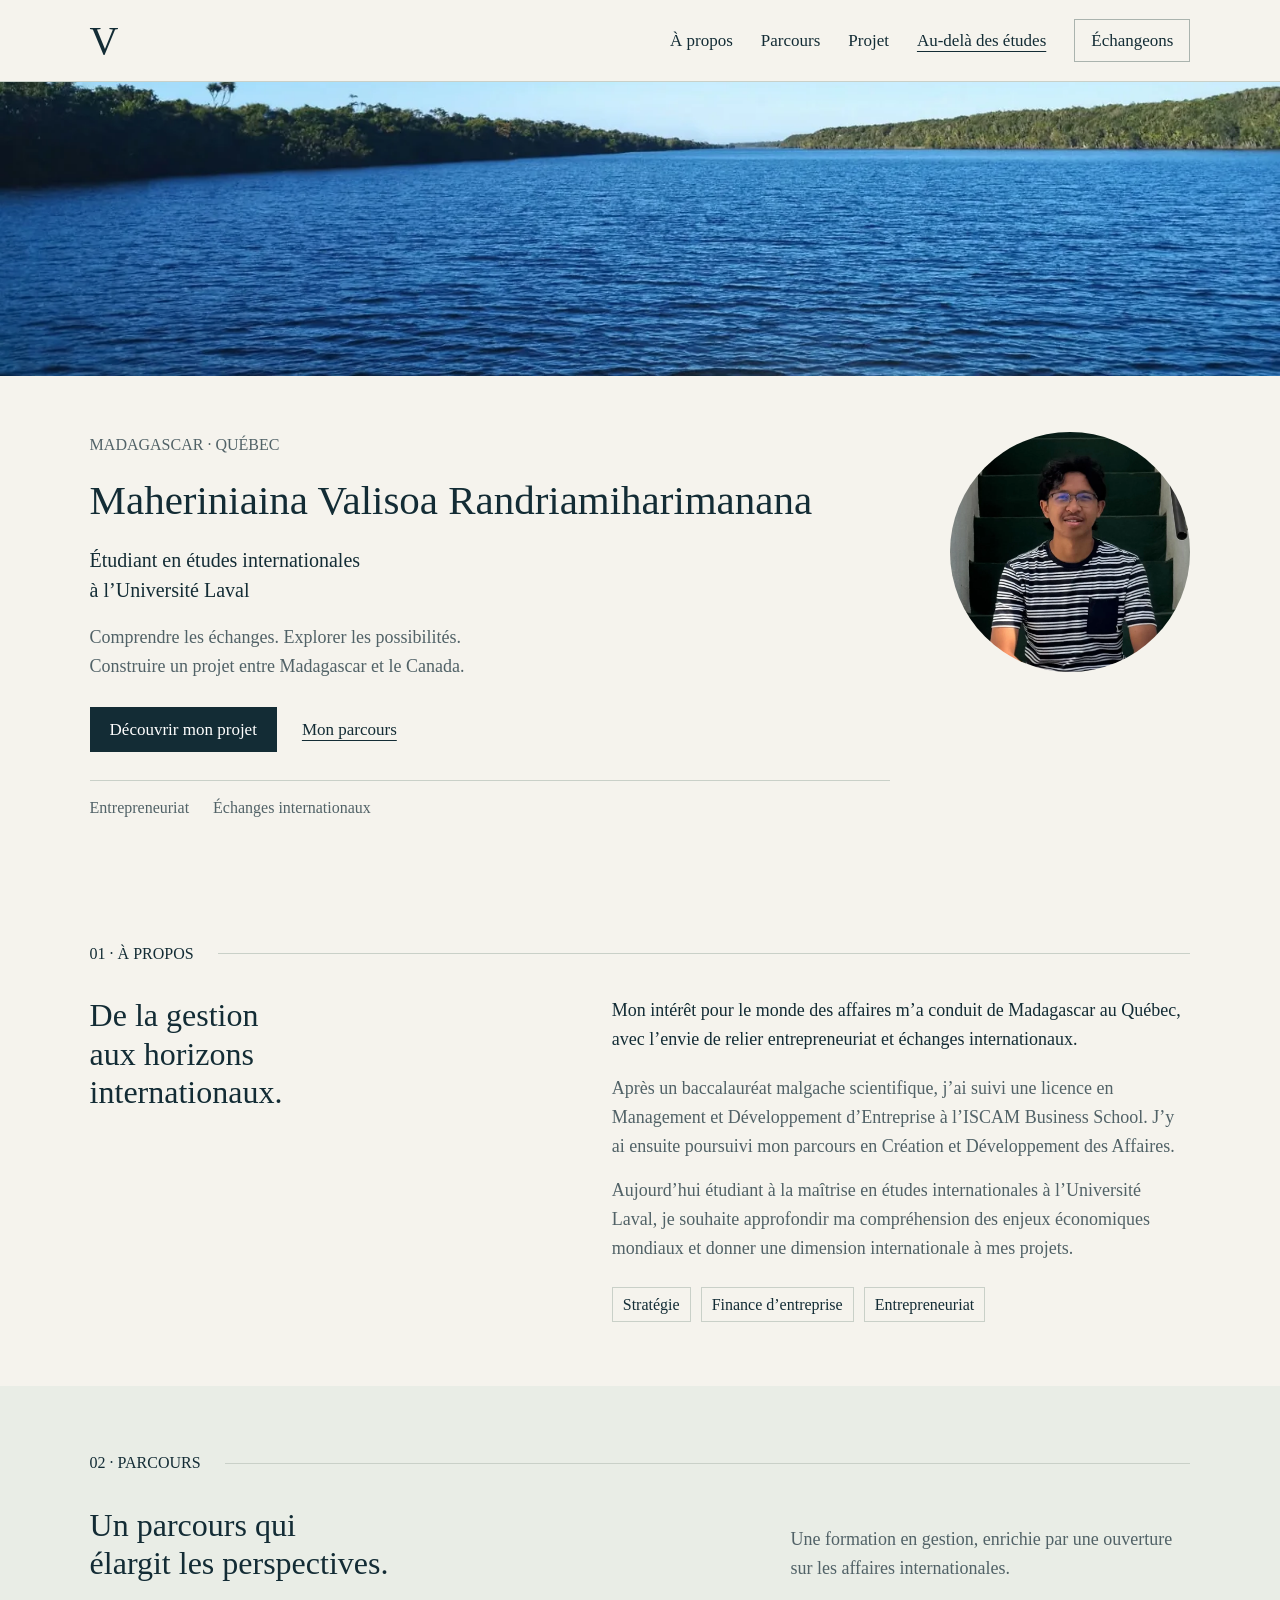
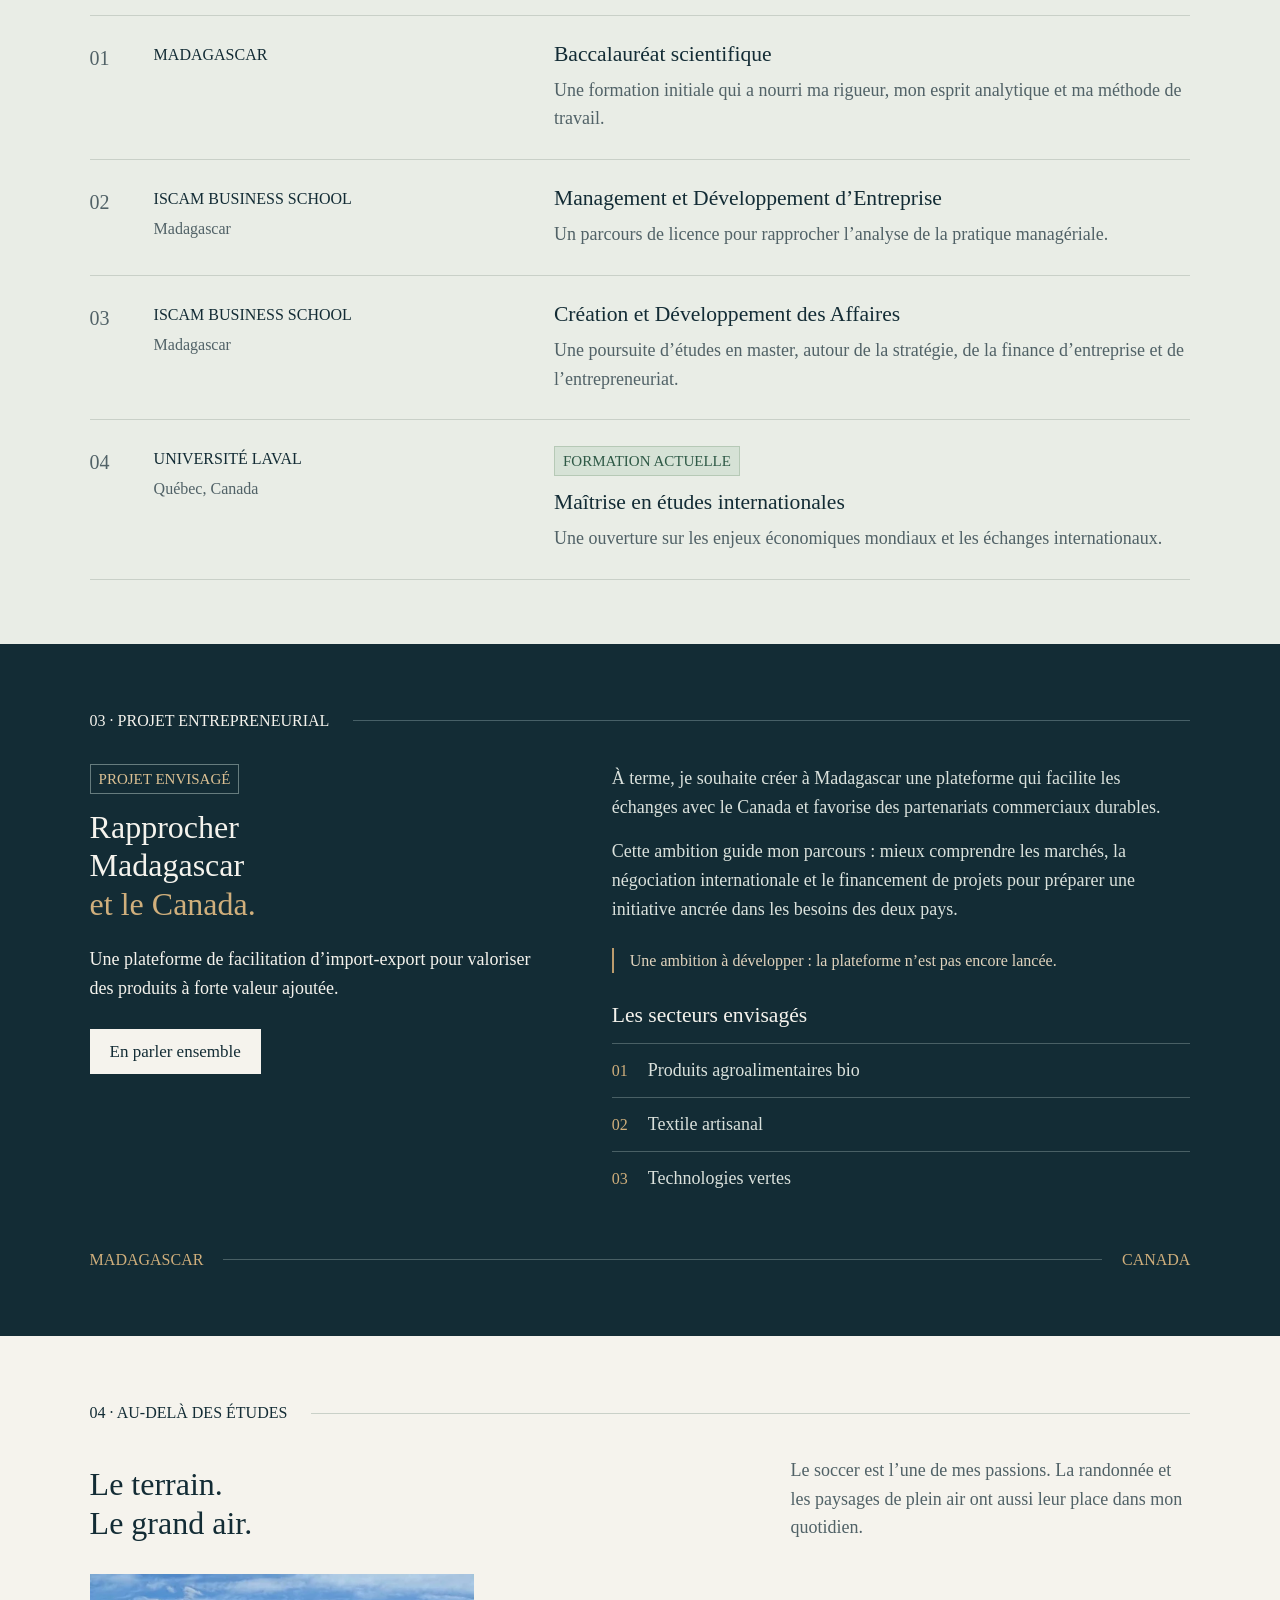
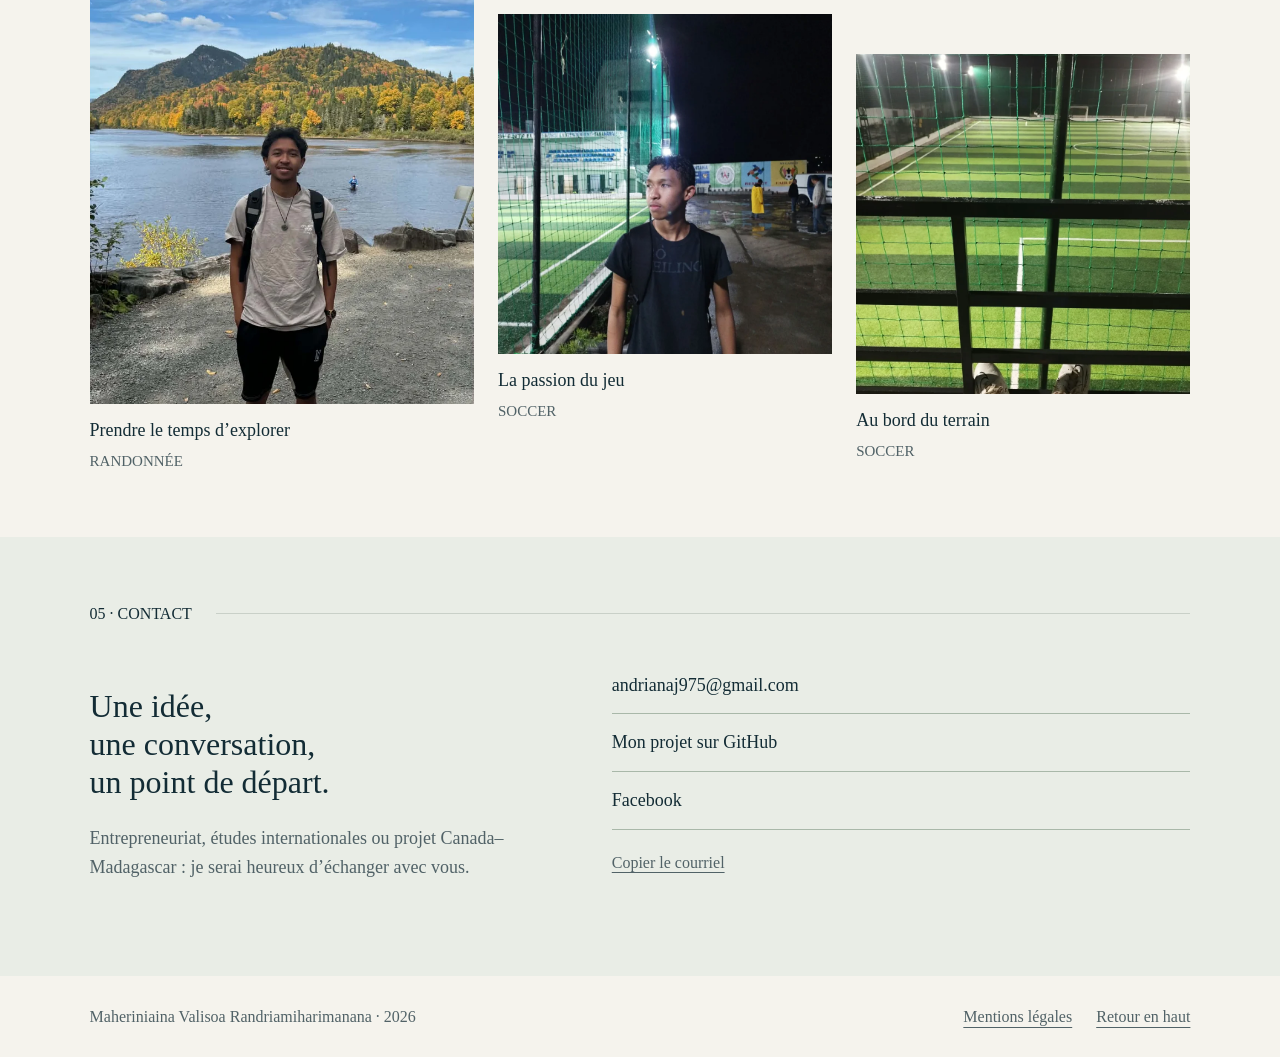
==== commit f805b330: "Replacer les photos et harmoniser contacts et crédits" ====
--- a/index.html
+++ b/index.html
@@ -24,16 +24,17 @@
   </header>
   <div id="wrapper">
     <main id="main">
+      <figure class="cover-banner"><img src="images/couverture.webp" width="1600" height="1200" alt="Étendue d’eau entourée d’arbres sous un ciel bleu." fetchpriority="high"></figure>
       <section id="accueil" class="hero" aria-labelledby="hero-title">
         <div class="hero-copy">
-          <p class="eyebrow"><span class="little-line"></span> MADAGASCAR · QUÉBEC</p>
+          <p class="eyebrow">MADAGASCAR · QUÉBEC</p>
           <h1 id="hero-title">Maheriniaina Valisoa Randriamiharimanana</h1>
           <p class="hero-role">Étudiant en études internationales<br>à l’Université Laval</p>
           <p class="hero-intro">Comprendre les échanges. Explorer les possibilités.<br class="desktop-break"> Construire un projet entre Madagascar et le Canada.</p>
           <div class="hero-actions"><a class="button primary" href="#projets">Découvrir mon projet </a><a class="text-link" href="#parcours">Mon parcours </a></div>
-          <div class="hero-foot"><span>ENTREPRENEURIAT</span><span>ÉCHANGES INTERNATIONAUX</span></div>
+          <div class="hero-foot"><span>Entrepreneuriat</span><span>Échanges internationaux</span></div>
         </div>
-        <figure class="hero-portrait"><img src="images/portrait.webp" width="1000" height="917" alt="Portrait de Maheriniaina Valisoa Randriamiharimanana, assis devant un escalier." fetchpriority="high"><figcaption><span>Une perspective ouverte sur le monde.</span><span aria-hidden="true">01 / PORTRAIT</span></figcaption></figure>
+        <figure class="hero-portrait"><img src="images/portrait.webp" width="1000" height="917" alt="Portrait de Maheriniaina Valisoa Randriamiharimanana, assis devant un escalier." fetchpriority="high"></figure>
       </section>
       <section id="apropos" class="section about" aria-labelledby="about-title">
         <div class="section-label"><span>01 · À PROPOS</span><span class="rule"></span></div>
@@ -62,11 +63,14 @@
           <figure><a href="images/soccer-portrait.webp" data-gallery aria-label="Agrandir la photographie au terrain de soccer"><img src="images/soccer-portrait.webp" width="900" height="1200" loading="lazy" alt="Valisoa près d’un terrain de soccer éclairé en soirée."></a><figcaption><span>La passion du jeu</span><small>SOCCER</small></figcaption></figure>
           <figure><a href="images/soccer-terrain.webp" data-gallery aria-label="Agrandir la vue du terrain de soccer"><img src="images/soccer-terrain.webp" width="900" height="1200" loading="lazy" alt="Vue d’un terrain de soccer éclairé, depuis les gradins derrière le filet."></a><figcaption><span>Au bord du terrain</span><small>SOCCER</small></figcaption></figure>
         </div>
-        <figure class="landscape"><img src="images/couverture.webp" width="1600" height="1200" loading="lazy" alt="Étendue d’eau entourée d’arbres sous un ciel bleu."><figcaption>Un autre regard, au fil des découvertes.</figcaption></figure>
       </section>
-      <section id="contact" class="section contact" aria-labelledby="contact-title"><div class="section-label"><span>05 · CONTACT</span><span class="rule"></span></div><div class="contact-grid"><div><h2 id="contact-title">Une idée,<br>une conversation,<br><em>un point de départ.</em></h2><p>Entrepreneuriat, études internationales ou projet Canada–Madagascar : je serai heureux d’échanger avec vous.</p></div><div class="contact-links"><a class="email" href="mailto:andrianaj975@gmail.com">andrianaj975@gmail.com </a><button id="copy-email" class="copy-button" type="button" hidden>Copier le courriel</button><p id="copy-status" class="copy-status" role="status" aria-live="polite"></p><div class="socials"><a href="https://github.com/Valisoa22/Valisoa22.github.io" target="_blank" rel="noopener noreferrer">Mon projet sur GitHub </a><a href="https://www.facebook.com/share/18cvSq5uDj/?mibextid=wwXIfr" target="_blank" rel="noopener noreferrer">Facebook </a></div></div></div></section>
+      <section id="contact" class="section contact" aria-labelledby="contact-title"><div class="section-label"><span>05 · CONTACT</span><span class="rule"></span></div><div class="contact-grid"><div><h2 id="contact-title">Une idée,<br>une conversation,<br><em>un point de départ.</em></h2><p>Entrepreneuriat, études internationales ou projet Canada–Madagascar : je serai heureux d’échanger avec vous.</p></div><div class="contact-links"><ul class="contact-list">
+          <li><a class="email" href="mailto:andrianaj975@gmail.com">andrianaj975@gmail.com</a></li>
+          <li><a href="https://github.com/Valisoa22/Valisoa22.github.io" target="_blank" rel="noopener noreferrer">Mon projet sur GitHub</a></li>
+          <li><a href="https://www.facebook.com/share/18cvSq5uDj/?mibextid=wwXIfr" target="_blank" rel="noopener noreferrer">Facebook</a></li>
+        </ul><button id="copy-email" class="copy-button" type="button" hidden>Copier le courriel</button><p id="copy-status" class="copy-status" role="status" aria-live="polite"></p></div></div></section>
     </main>
-    <footer id="footer"><div><a class="footer-name" href="#accueil">Valisoa<span class="gold">.</span></a><p>Maheriniaina Valisoa Randriamiharimanana · 2026</p></div><p class="credits">Adaptation du gabarit <a href="https://github.com/clessn/gabarit_site_web">CLESSN</a><br>Read Only par <a href="https://html5up.net">HTML5 UP</a> · <a href="LICENSE.txt">CC BY 3.0</a><br><a href="docs/CONCEPTION.md">Conception et crédits</a></p><a class="back-top" href="#accueil">Retour en haut</a></footer>
+    <footer id="footer"><p>Maheriniaina Valisoa Randriamiharimanana · 2026</p><nav class="footer-links" aria-label="Liens de pied de page"><a href="mentions-legales.html">Mentions légales</a><a class="back-top" href="#accueil">Retour en haut</a></nav></footer>
   </div>
   <dialog id="photo-dialog" aria-label="Photographie agrandie"><button class="dialog-close" type="button" autofocus>Fermer ×</button><img src="images/randonnee.webp" alt=""><p class="photo-caption"></p></dialog>
 </body>
--- a/assets/css/personnel.css
+++ b/assets/css/personnel.css
@@ -1,8 +1,169 @@
-/* Personnalisation du portfolio Valisoa. Base HTML : Read Only / HTML5 UP, CC BY 3.0. */
-:root{--ink:#132c35;--paper:#f5f3ed;--gold:#ab8752;--line:#d7dbd5;--muted:#516267;--serif:Georgia,'Times New Roman',serif;--sans:Arial,Helvetica,sans-serif}
-*{box-sizing:border-box}html{scroll-behavior:smooth;scroll-padding-top:100px}body{margin:0;color:var(--ink);background:var(--paper);font-family:var(--sans);font-size:16px;line-height:1.75}a{color:inherit;text-underline-offset:5px}button{font:inherit;cursor:pointer}img{display:block;max-width:100%;height:auto}figure,p,h1,h2,h3{margin:0}h1,h2,h3{font-weight:400}h2{font:clamp(2.3rem,4.2vw,4.1rem)/1.12 var(--serif);letter-spacing:-.035em}h2 em{font-weight:400;color:#6d7d70}h3{font-size:1.25rem;line-height:1.4}p+p{margin-top:1.2rem}a:focus-visible,button:focus-visible{outline:3px solid #99723b;outline-offset:6px}button:disabled{cursor:wait}[hidden]{display:none!important}::selection{background:#e0c89f;color:var(--ink)}.skip-link{position:fixed;left:15px;top:-100px;background:var(--ink);color:white;padding:10px 20px;z-index:100}.skip-link:focus{top:10px}.site-header{min-height:100px;padding:20px 5.5%;display:flex;justify-content:space-between;align-items:center;gap:30px;border-bottom:1px solid var(--line);background:var(--paper);position:sticky;top:0;z-index:20}.wordmark{display:flex;align-items:center;gap:14px;text-decoration:none;font-size:14px;font-weight:bold;letter-spacing:.15em}.monogram{font:44px/.9 var(--serif);letter-spacing:-.08em;border-right:1px solid var(--line);padding-right:20px}.wordmark-sub{display:block;font-size:8px;letter-spacing:.16em;font-weight:400;margin-top:4px}#nav{display:flex;align-items:center;gap:28px;font-size:12px}#nav a{text-decoration:none;white-space:nowrap}#nav a:hover,#nav a[aria-current]{text-decoration:underline}.nav-contact{border:1px solid #aab3ae;padding:9px 16px}.nav-contact span{margin-left:16px}.menu-toggle{display:none;background:none;border:1px solid var(--line);padding:7px 12px;color:var(--ink)}.hero{display:grid;grid-template-columns:1fr 1fr;min-height:680px}.hero-copy{padding:65px 6.5vw 34px 8vw;display:flex;flex-direction:column;justify-content:center;min-width:0}.eyebrow{display:flex;align-items:center;gap:13px;font-size:10px;letter-spacing:.18em;margin-bottom:34px}.little-line{width:32px;height:1px;background:var(--gold)}.given-name{font:clamp(1.4rem,2.3vw,2.3rem)/1.3 var(--serif);display:block}.display-name{display:block;font:clamp(5rem,8.6vw,8rem)/1.04 var(--serif);letter-spacing:-.06em}.gold{color:var(--gold)}.family-name{display:block;font-size:clamp(.7rem,1.2vw,1.1rem);letter-spacing:.1em;text-transform:uppercase;margin-top:15px;overflow-wrap:anywhere}.hero-role{font-size:17px;line-height:1.55;margin-top:26px}.hero-intro{font-size:13px;color:var(--muted);line-height:1.85;margin-top:22px}.hero-actions{display:flex;align-items:center;gap:25px;margin-top:30px;flex-wrap:wrap}.button{display:inline-flex;align-items:center;justify-content:space-between;gap:28px;padding:14px 22px;text-decoration:none;font-size:12px;line-height:1.5}.primary{background:var(--ink);color:white}.primary:hover{background:#294650}.text-link{font-size:12px;text-decoration:none;border-bottom:1px solid #aab3ae;padding-bottom:4px}.text-link span{margin-left:10px}.hero-foot{margin-top:52px;border-top:1px solid var(--line);padding-top:18px;display:flex;flex-wrap:wrap;gap:16px;font-size:8px;letter-spacing:.12em;color:var(--muted)}.hero-portrait{position:relative;min-width:0;background:#193730;overflow:hidden}.hero-portrait>img{width:100%;height:100%;position:absolute;inset:0;object-fit:cover;object-position:50% 42%}.hero-portrait figcaption{position:absolute;bottom:0;left:0;right:0;color:#fff;padding:70px 30px 24px;background:linear-gradient(transparent,rgba(9,30,25,.88));display:flex;justify-content:space-between;gap:20px;font-size:12px}.hero-portrait figcaption span:last-child{font-size:8px;letter-spacing:.12em;align-self:end;white-space:nowrap}.section{padding:90px 8vw}.section-label{display:flex;align-items:center;gap:28px;font-size:10px;letter-spacing:.17em;margin-bottom:45px}.rule{height:1px;background:var(--line);flex:1}.about-grid{display:grid;grid-template-columns:1fr 1.1fr;gap:9vw}.about-text{max-width:610px;font-size:14px;color:var(--muted)}.about-text .lead{font:23px/1.6 var(--serif);color:var(--ink);margin-bottom:28px}.interest-tags{display:flex;gap:10px;flex-wrap:wrap;margin-top:28px}.interest-tags span{font-size:10px;border:1px solid #c7cec6;border-radius:2px;padding:5px 10px;color:var(--ink)}.journey{background:#e9ede6}.section-heading{display:flex;align-items:end;justify-content:space-between;gap:55px;margin-bottom:50px}.section-heading>p{max-width:350px;color:var(--muted);font-size:14px}.timeline{padding:0;margin:0;list-style:none}.timeline li{display:grid;grid-template-columns:50px 1fr 1.7fr;gap:32px;padding:29px 0;border-top:1px solid #c7d0c6}.timeline li:last-child{border-bottom:1px solid #c7d0c6}.step{font:25px var(--serif);color:#637262}.place{font-size:10px;letter-spacing:.08em;padding-top:6px}.place span{display:block;letter-spacing:0;font-size:12px;color:var(--muted);margin-top:4px}.timeline p{font-size:13px;color:var(--muted);margin-top:9px;max-width:600px}.status{display:inline-block;font-size:9px;letter-spacing:.1em;color:#2e5946;background:#d6e2d6;border:1px solid #b6c9b6;padding:3px 9px;margin-bottom:12px}.project-section{background:var(--ink);color:#f5f3ed;padding:85px 8vw 38px}.project-section .rule{background:#476067}.project-grid{display:grid;grid-template-columns:1fr 1fr;gap:10vw}.project-section h2{font-size:clamp(3rem,5.3vw,5rem)}.project-section h2 em{color:#d0af7c}.light{background:transparent;border-color:#667c7e;color:#dbc093}.project-intro{font:21px/1.5 var(--serif);color:#e2e7de;max-width:400px;margin-top:28px}.light-button{background:#f5f3ed;color:var(--ink);margin-top:30px}.light-button:hover{background:#e0c89f}.project-detail{padding-top:15px;font-size:14px;color:#dae1dc}.project-detail .small-note{font-size:12px;border-left:2px solid #bc9c6d;padding-left:16px;margin-top:25px;color:#d3c4ab}.project-detail h3{margin-top:38px;font-size:12px;color:#f9f9f4}.sectors{list-style:none;padding:0;margin:14px 0 0}.sectors li{padding:15px 0;border-top:1px solid #496065;font:19px/1.4 var(--serif)}.sectors span{font:10px var(--sans);color:#d0af7c;margin-right:22px}.route{display:flex;gap:20px;align-items:center;margin-top:65px;font-size:9px;letter-spacing:.18em;color:#d0af7c}.route-line{position:relative;height:1px;background:#496065;flex:1}.route-line:before,.route-line:after{content:'';position:absolute;width:5px;height:5px;border:1px solid #d0af7c;border-radius:50%;background:var(--ink);top:-3px}.route-line:after{right:0}.gallery{display:grid;grid-template-columns:1.15fr 1fr 1fr;gap:25px;align-items:start}.gallery figure{min-width:0}.gallery figure:nth-child(2){padding-top:70px}.gallery figure:nth-child(3){padding-top:140px}.gallery a{display:block;position:relative;overflow:hidden;background:#d4d8cd}.gallery img{width:100%;height:360px;object-fit:cover;transition:transform .35s}.gallery-tall img{height:480px}.gallery a:hover img{transform:scale(1.025)}.zoom{position:absolute;right:12px;bottom:12px;background:var(--paper);color:var(--ink);width:32px;height:32px;text-align:center;line-height:32px}.gallery figcaption{padding-top:15px;font:18px/1.5 var(--serif)}.gallery small{display:block;font:9px/1.5 var(--sans);letter-spacing:.12em;color:var(--muted);margin-top:7px}.landscape{margin-top:70px;position:relative}.landscape img{width:100%;height:260px;object-fit:cover;object-position:50% 65%}.landscape figcaption{position:absolute;bottom:0;left:0;right:0;background:linear-gradient(transparent,rgba(7,31,46,.7));padding:60px 25px 22px;color:white;font:24px var(--serif)}.contact{background:#e9ede6}.contact-grid{display:grid;grid-template-columns:1fr 1fr;gap:9vw;align-items:center}.contact h2{font-size:clamp(2.5rem,4vw,3.8rem)}.contact p{font-size:14px;max-width:420px;color:var(--muted);margin-top:25px}.email{display:flex;gap:15px;align-items:center;justify-content:space-between;font-size:clamp(15px,1.8vw,23px);text-decoration:none;border-bottom:1px solid #a9b8a9;padding-bottom:17px;overflow-wrap:anywhere}.copy-button{background:none;border:0;border-bottom:1px solid #a9b8a9;color:var(--muted);padding:3px 0;font-size:11px;margin-top:14px}.contact .copy-status{margin-top:6px;min-height:22px;font-size:12px}.socials{display:flex;flex-direction:column;gap:14px;margin-top:22px}.socials a{display:flex;justify-content:space-between;font-size:12px;text-decoration:none}.socials a:hover{text-decoration:underline}#footer{padding:40px 5.5%;display:flex;align-items:center;justify-content:space-between;gap:30px}.footer-name{font:36px var(--serif);text-decoration:none}#footer p{font-size:9px;color:var(--muted);margin-top:9px}#footer .credits{font-size:10px}.back-top{font-size:11px;text-decoration:none;white-space:nowrap}dialog{background:var(--ink);color:white;border:0;padding:18px;max-width:min(94vw,1000px);max-height:94vh}dialog::backdrop{background:rgba(7,20,23,.92)}dialog img{max-height:75vh;width:auto;max-width:100%;margin:auto;object-fit:contain}.dialog-close{display:block;margin:0 0 15px auto;background:var(--paper);border:0;padding:8px 15px;color:var(--ink);font-size:13px}.photo-caption{font-size:13px;text-align:center;margin-top:15px}body.modal-open{overflow:hidden}
-@media(min-width:1700px){.hero{min-height:780px}.hero-copy{padding-left:max(8vw,calc((100vw - 1450px)/2))}.section,.project-section{padding-left:max(8vw,calc((100vw - 1450px)/2));padding-right:max(8vw,calc((100vw - 1450px)/2))}}
-@media(max-width:1100px){.site-header{padding:18px 4%;gap:20px}#nav{gap:16px;font-size:11px}.hero-copy{padding:45px 5vw}.hero{min-height:620px}.hero-actions{gap:18px}.section,.project-section{padding-left:6vw;padding-right:6vw}.gallery{gap:18px}.gallery img{height:300px}.gallery-tall img{height:420px}.timeline li{grid-template-columns:35px 1fr 1.6fr;gap:22px}}
-@media(max-width:760px){html{scroll-padding-top:90px}.site-header{min-height:80px;flex-wrap:wrap;padding:17px 6%;gap:15px}.monogram{font-size:36px}.wordmark{font-size:12px}.wordmark-sub{font-size:7px}.menu-toggle:not([hidden]){display:block}#nav{flex-basis:100%;flex-wrap:wrap;gap:16px;padding-top:12px}body.js-ready #nav{display:none}body.js-ready #nav.is-open{display:flex;flex-direction:column;align-items:stretch}#nav a{font-size:14px;padding:8px 3px}.nav-contact{padding:8px 10px!important}.hero{grid-template-columns:1fr;min-height:0}.hero-copy{padding:42px 7% 30px}.eyebrow{margin-bottom:25px}.given-name{font-size:28px}.display-name{font-size:90px}.family-name{font-size:12px;letter-spacing:.09em}.hero-role{font-size:16px;margin-top:22px}.hero-intro{font-size:13px;margin-top:18px}.hero-foot{margin-top:30px}.hero-portrait{height:480px}.hero-portrait>img{object-position:50% 35%}.hero-portrait figcaption{padding-left:7%;padding-right:7%}.section{padding:60px 7%}.section-label{margin-bottom:32px;font-size:9px;gap:15px}.about-grid,.project-grid,.contact-grid{grid-template-columns:1fr;gap:30px}.about-text .lead{font-size:21px}.section-heading{display:block;margin-bottom:32px}.section-heading>p{margin-top:25px;max-width:100%}.timeline li{grid-template-columns:30px 1fr;gap:10px 18px;padding:25px 0}.timeline li>div:last-child{grid-column:2}.timeline h3{font-size:19px}.place{padding-top:0}.place span{display:inline;margin-left:8px}.project-section{padding:60px 7% 30px}.project-section h2{font-size:52px}.project-intro{font-size:21px}.project-detail{padding-top:5px}.route{margin-top:40px}.gallery{grid-template-columns:1fr 1fr;gap:30px 16px}.gallery figure:nth-child(2),.gallery figure:nth-child(3){padding-top:0}.gallery-tall{grid-column:1/-1}.gallery-tall a{max-width:100%;background:#d6ded0}.gallery-tall img{height:480px;object-fit:contain}.gallery img{height:280px}.gallery .gallery-tall img{height:480px}.gallery figcaption{font-size:16px}.gallery small{font-size:8px}.landscape{margin-top:40px}.landscape img{height:230px}.landscape figcaption{font-size:21px;padding:50px 18px 18px}.email{font-size:19px}.contact-links{margin-top:6px}#footer{padding:32px 7%;flex-wrap:wrap;gap:20px}#footer>div{width:100%}#footer .credits{margin:0}.back-top{margin-left:auto}h2{font-size:39px}}
-@media(max-width:380px){.wordmark-sub{display:none}.wordmark{gap:10px}.monogram{padding-right:12px}.site-header{gap:10px}.menu-toggle{font-size:13px;padding:5px 8px}.display-name{font-size:78px}.hero-portrait{height:380px}.hero-actions{gap:15px}.button{padding:13px 16px;gap:18px}.gallery img{height:235px}.email{font-size:16px}.family-name{font-size:10px}}
-@media(prefers-reduced-motion:reduce){html{scroll-behavior:auto}*,*:before,*:after{animation:none!important;transition:none!important}}
+/* Portfolio V. Adaptation de Read Only / HTML5 UP, CC BY 3.0.
+   Une seule famille de caractères, une échelle lisible et des mises en page adaptatives. */
+:root {
+  --ink: #132c35;
+  --paper: #f5f3ed;
+  --green: #e9ede6;
+  --gold: #ab8752;
+  --line: #c9d0c8;
+  --muted: #516267;
+}
+* { box-sizing: border-box; }
+html { scroll-behavior: auto; scroll-padding-top: 100px; }
+body { margin: 0; color: var(--ink); background: var(--paper); font-family: 'Times New Roman', serif; font-size: 18px; line-height: 1.6; }
+button, input, select, textarea { font: inherit; }
+a { color: inherit; text-underline-offset: 5px; }
+button { cursor: pointer; }
+img { display: block; max-width: 100%; height: auto; }
+figure, p, h1, h2, h3 { margin: 0; }
+h1, h2, h3 { font-weight: 400; line-height: 1.2; }
+h1 { font-size: clamp(1.9rem, 3.2vw, 2.75rem); overflow-wrap: anywhere; text-wrap: balance; }
+h2 { font-size: clamp(1.8rem, 2.5vw, 2.35rem); text-wrap: balance; }
+h2 em { font-style: normal; }
+h3 { font-size: 1.35rem; }
+p + p { margin-top: 1rem; }
+a:focus-visible, button:focus-visible { outline: 3px solid #99723b; outline-offset: 5px; }
+[hidden] { display: none !important; }
+::selection { background: #e0c89f; color: var(--ink); }
+.skip-link { position: fixed; left: 16px; top: -100px; background: var(--ink); color: white; padding: 10px 20px; z-index: 100; }
+.skip-link:focus { top: 10px; }
+.site-header { min-height: 82px; padding: 16px 7%; display: flex; justify-content: space-between; align-items: center; gap: 28px; border-bottom: 1px solid var(--line); background: var(--paper); position: sticky; top: 0; z-index: 20; }
+.wordmark { font-size: 40px; line-height: 1; text-decoration: none; }
+#nav { display: flex; align-items: center; gap: 28px; font-size: 17px; }
+#nav a { text-decoration: none; white-space: nowrap; }
+#nav a:hover, #nav a[aria-current] { text-decoration: underline; }
+.nav-contact { border: 1px solid #aab3ae; padding: 7px 16px; }
+.menu-toggle { display: none; background: none; border: 1px solid var(--line); padding: 7px 14px; color: var(--ink); }
+/* La couverture garde ses proportions grâce à object-fit. */
+.cover-banner { width: 100%; background: var(--green); }
+.cover-banner img { width: 100%; height: clamp(180px, 23vw, 310px); object-fit: cover; object-position: 50% 100%; }
+.hero { max-width: 1300px; margin: auto; padding: 56px 7%; display: grid; grid-template-columns: minmax(0, 1fr) 240px; gap: 60px; align-items: start; }
+.hero-copy { min-width: 0; }
+.eyebrow { color: var(--muted); font-size: 16px; margin-bottom: 18px; }
+.hero-role { font-size: 20px; line-height: 1.5; margin-top: 20px; }
+.hero-intro { color: var(--muted); margin-top: 18px; }
+.hero-actions { display: flex; align-items: center; gap: 25px; margin-top: 26px; flex-wrap: wrap; }
+.button { display: inline-flex; align-items: center; justify-content: center; padding: 10px 20px; text-decoration: none; font-size: 17px; line-height: 1.5; }
+.primary { background: var(--ink); color: white; }
+.primary:hover { background: #294650; }
+.text-link { font-size: 17px; }
+.hero-foot { margin-top: 28px; border-top: 1px solid var(--line); padding-top: 14px; display: flex; flex-wrap: wrap; gap: 8px 24px; font-size: 16px; color: var(--muted); }
+/* Le cadre est carré; son rayon à 50 % produit un cercle. */
+.hero-portrait { width: 240px; aspect-ratio: 1; border-radius: 50%; overflow: hidden; }
+.hero-portrait img { width: 100%; height: 100%; object-fit: cover; object-position: 50% 42%; }
+.section, .project-section { padding: 64px max(7%, calc((100% - 1120px) / 2)); }
+.section-label { display: flex; align-items: center; gap: 24px; font-size: 16px; margin-bottom: 30px; }
+.rule { height: 1px; background: var(--line); flex: 1; }
+.about-grid, .project-grid, .contact-grid { display: grid; grid-template-columns: minmax(0, 1fr) minmax(0, 1.3fr); gap: 7%; }
+.about-text { color: var(--muted); }
+.about-text .lead { color: var(--ink); margin-bottom: 20px; }
+.interest-tags { display: flex; gap: 10px; flex-wrap: wrap; margin-top: 24px; }
+.interest-tags span { font-size: 16px; border: 1px solid var(--line); padding: 4px 10px; color: var(--ink); }
+.journey, .contact { background: var(--green); }
+.section-heading { display: flex; align-items: end; justify-content: space-between; gap: 48px; margin-bottom: 32px; }
+.section-heading > p { max-width: 400px; color: var(--muted); }
+.timeline { padding: 0; margin: 0; list-style: none; }
+.timeline li { display: grid; grid-template-columns: 38px minmax(0, 1fr) minmax(0, 1.7fr); gap: 26px; padding: 26px 0; border-top: 1px solid var(--line); }
+.timeline li:last-child { border-bottom: 1px solid var(--line); }
+.step { font-size: 20px; color: var(--muted); }
+.place { font-size: 16px; }
+.place span { display: block; color: var(--muted); margin-top: 4px; }
+.timeline p { color: var(--muted); margin-top: 8px; }
+.status { display: inline-block; font-size: 15px; color: #2e5946; background: #d6e2d6; border: 1px solid #b6c9b6; padding: 2px 8px; margin-bottom: 14px; }
+.project-section { background: var(--ink); color: var(--paper); }
+.project-section .rule { background: #476067; }
+.project-section h2 em { color: #d0af7c; }
+.light { background: transparent; border-color: #667c7e; color: #dbc093; }
+.project-intro { margin-top: 22px; }
+.light-button { background: var(--paper); color: var(--ink); margin-top: 26px; }
+.light-button:hover { background: #e0c89f; }
+.project-detail { color: #dae1dc; }
+.project-detail .small-note { font-size: 16px; border-left: 2px solid #bc9c6d; padding-left: 16px; margin-top: 24px; color: #e0d3bd; }
+.project-detail h3 { margin-top: 30px; color: var(--paper); }
+.sectors { list-style: none; padding: 0; margin: 14px 0 0; }
+.sectors li { padding: 12px 0; border-top: 1px solid #496065; }
+.sectors span { font-size: 16px; color: #d0af7c; margin-right: 20px; }
+.route { display: flex; gap: 20px; align-items: center; margin-top: 42px; font-size: 16px; color: #d0af7c; }
+.route-line { height: 1px; background: #496065; flex: 1; }
+.gallery { display: grid; grid-template-columns: 1.15fr 1fr 1fr; gap: 24px; align-items: start; }
+.gallery figure { min-width: 0; }
+.gallery figure:nth-child(2) { padding-top: 40px; }
+.gallery figure:nth-child(3) { padding-top: 80px; }
+.gallery a { display: block; overflow: hidden; background: #d4d8cd; cursor: zoom-in; }
+.gallery img { width: 100%; height: 340px; object-fit: cover; }
+.gallery-tall img { height: 430px; }
+.gallery figcaption { padding-top: 12px; font-size: 18px; }
+.gallery small { display: block; font-size: 15px; color: var(--muted); margin-top: 4px; }
+.contact-grid { align-items: center; }
+.contact p { color: var(--muted); margin-top: 22px; }
+/* Une même liste et une même règle pour les trois liens. */
+.contact-list { list-style: none; margin: 0; padding: 0; }
+.contact-list li { border-bottom: 1px solid #a9b8a9; }
+.contact-list a { display: block; padding: 14px 0; font-size: 18px; line-height: 1.6; text-decoration: none; overflow-wrap: anywhere; }
+.contact-list a:hover { text-decoration: underline; }
+.copy-button { background: none; border: 0; text-decoration: underline; text-underline-offset: 4px; color: var(--muted); padding: 4px 0; font-size: 16px; margin-top: 16px; }
+.contact .copy-status { margin-top: 6px; min-height: 26px; font-size: 16px; }
+#footer { padding: 28px 7%; display: flex; align-items: center; justify-content: space-between; gap: 20px; font-size: 16px; color: var(--muted); }
+.footer-links { display: flex; gap: 24px; flex-wrap: wrap; }
+.back-top { white-space: nowrap; }
+.legal-page { max-width: 820px; padding: 48px 24px; margin: auto; }
+.legal-page h2 { margin: 32px 0 16px; font-size: 26px; }
+.legal-page h1 { margin-bottom: 24px; }
+dialog { background: var(--ink); color: white; border: 0; padding: 18px; max-width: min(94vw, 1000px); max-height: 94vh; }
+dialog::backdrop { background: rgba(7,20,23,.92); }
+dialog img { max-height: 72vh; width: auto; max-width: 100%; margin: auto; object-fit: contain; }
+.dialog-close { display: block; margin: 0 0 15px auto; background: var(--paper); border: 0; padding: 8px 16px; color: var(--ink); font-size: 17px; }
+.photo-caption { font-size: 16px; text-align: center; margin-top: 15px; }
+body.modal-open { overflow: hidden; }
+@media (max-width: 1000px) {
+  #nav { gap: 18px; }
+  .site-header { padding-inline: 5%; }
+  .hero { gap: 32px; grid-template-columns: minmax(0, 1fr) 200px; }
+  .hero-portrait { width: 200px; }
+  .timeline li { gap: 20px; }
+  .gallery { gap: 18px; }
+  .gallery img { height: 290px; }
+  .gallery-tall img { height: 380px; }
+}
+@media (max-width: 760px) {
+  html { scroll-padding-top: 92px; }
+  .site-header { flex-wrap: wrap; padding: 15px 6%; gap: 14px; min-height: 76px; }
+  .menu-toggle:not([hidden]) { display: block; }
+  #nav { flex-basis: 100%; flex-wrap: wrap; gap: 12px; padding-top: 10px; }
+  body.js-ready #nav { display: none; }
+  body.js-ready #nav.is-open { display: flex; flex-direction: column; align-items: stretch; }
+  #nav a { padding: 7px 4px; }
+  #nav .nav-contact { padding-inline: 12px; }
+  .cover-banner img { height: 190px; object-position: 50% 100%; }
+  .hero { padding: 32px 7% 44px; grid-template-columns: 1fr; gap: 26px; }
+  .hero-portrait { width: 164px; justify-self: end; grid-row: 1; }
+  .eyebrow { margin-bottom: 14px; }
+  .hero-role { margin-top: 18px; }
+  .desktop-break { display: none; }
+  .section, .project-section { padding: 44px 7%; }
+  .section-label { margin-bottom: 24px; gap: 14px; }
+  .about-grid, .project-grid, .contact-grid { grid-template-columns: 1fr; gap: 26px; }
+  .section-heading { display: block; }
+  .section-heading > p { margin-top: 20px; max-width: none; }
+  .timeline li { grid-template-columns: 28px minmax(0, 1fr); gap: 10px 16px; }
+  .timeline li > div:last-child { grid-column: 2; }
+  .place span { margin-top: 0; }
+  .gallery { grid-template-columns: 1fr 1fr; gap: 26px 16px; }
+  .gallery figure:nth-child(2), .gallery figure:nth-child(3) { padding-top: 0; }
+  .gallery-tall { grid-column: 1 / -1; }
+  .gallery img { height: 260px; }
+  .gallery .gallery-tall img { height: 420px; object-fit: contain; }
+  #footer { flex-direction: column; align-items: start; padding: 26px 7%; }
+}
+@media (max-width: 380px) {
+  h1 { font-size: 26px; }
+  .hero-portrait { width: 144px; }
+  .gallery { grid-template-columns: 1fr; }
+  .gallery img { height: 330px; }
+  .hero-actions { gap: 18px; }
+  .route { font-size: 15px; gap: 12px; }
+}
+@media (prefers-reduced-motion: reduce) {
+  html { scroll-behavior: auto; }
+  *, *::before, *::after { animation: none !important; transition: none !important; }
+}
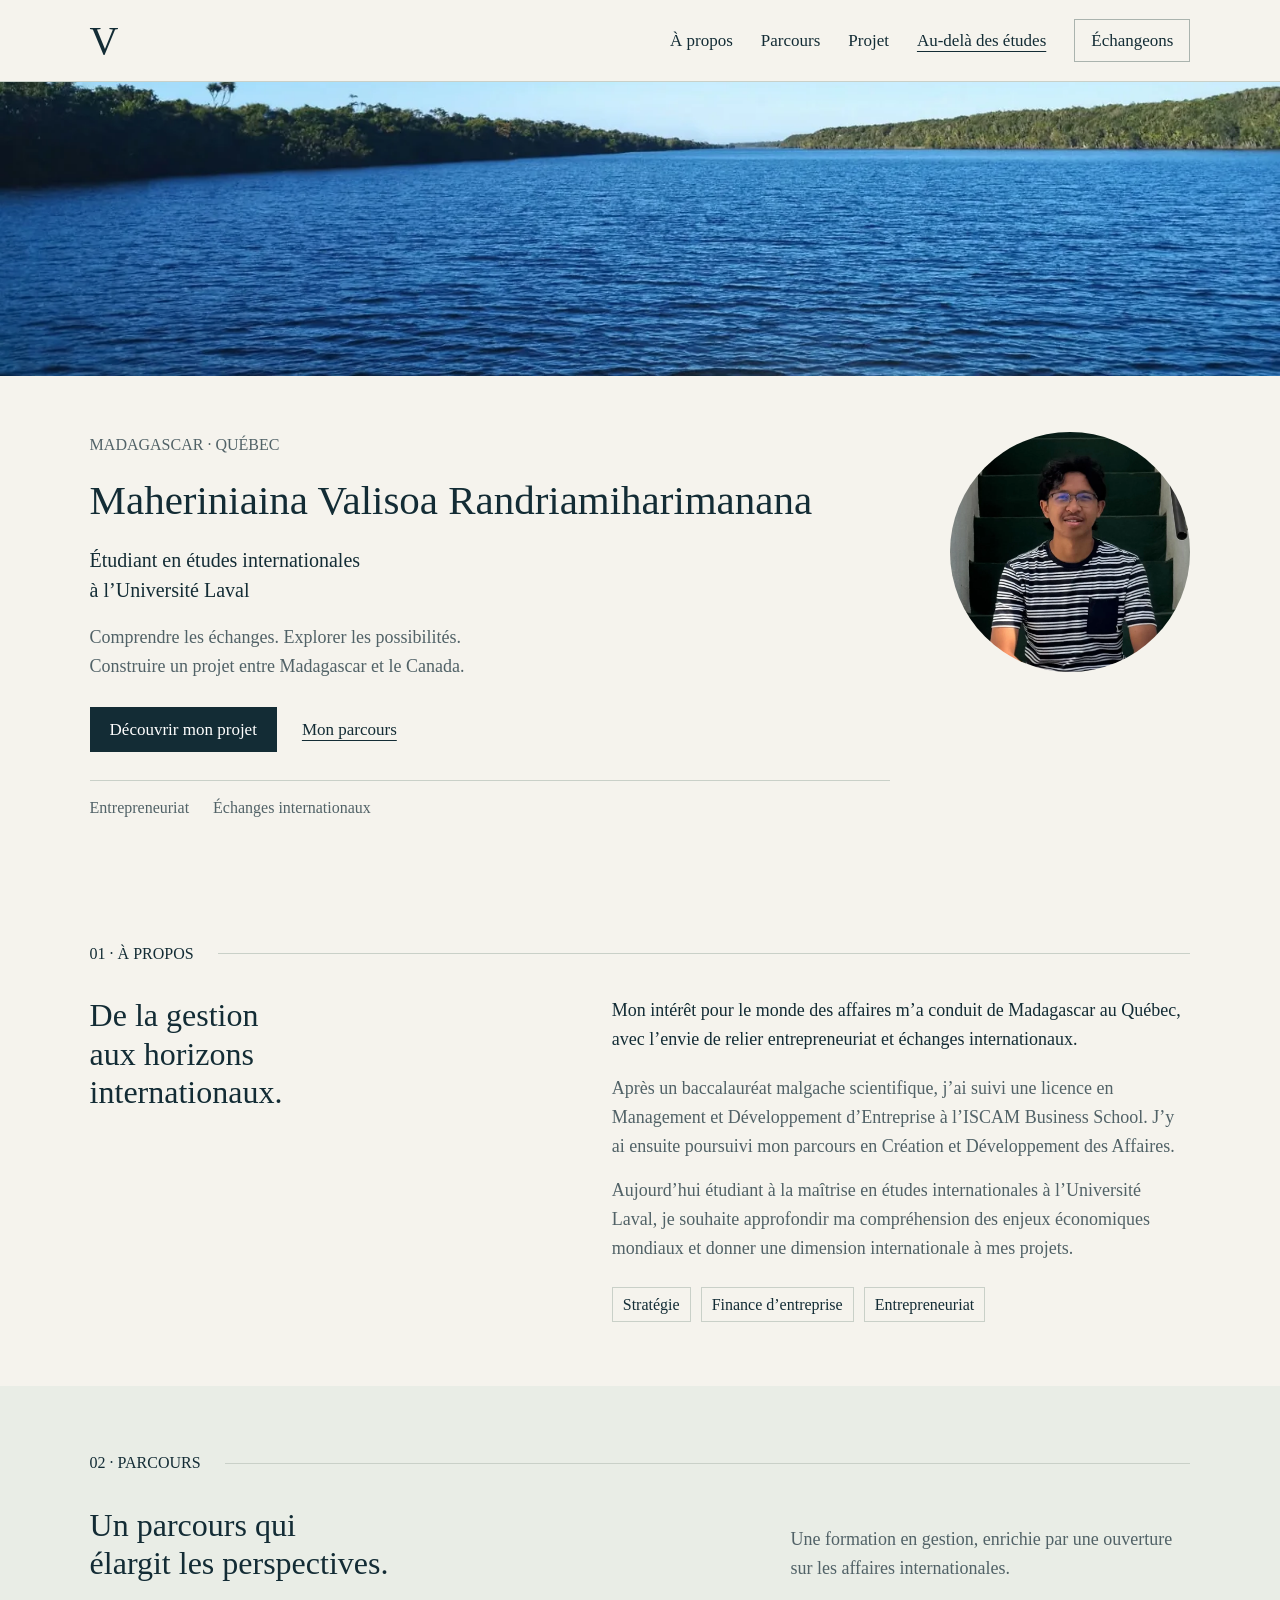
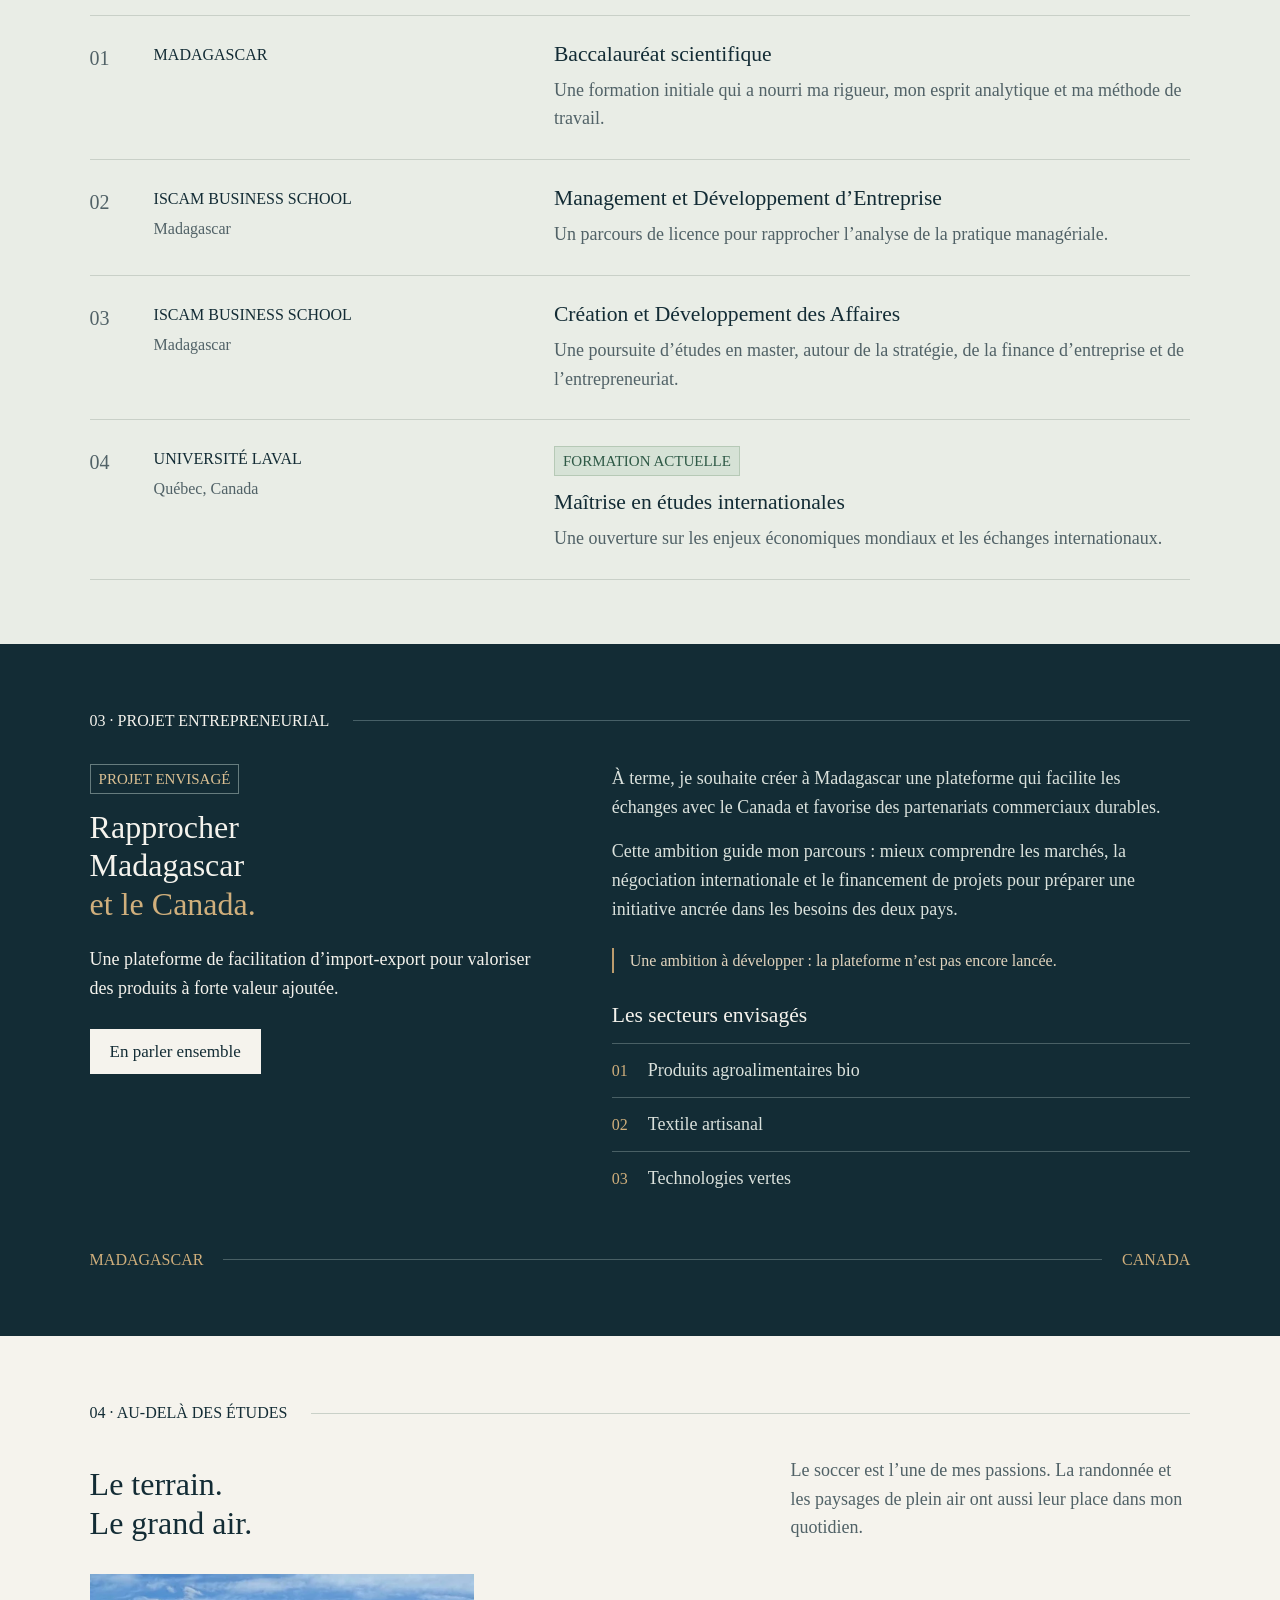
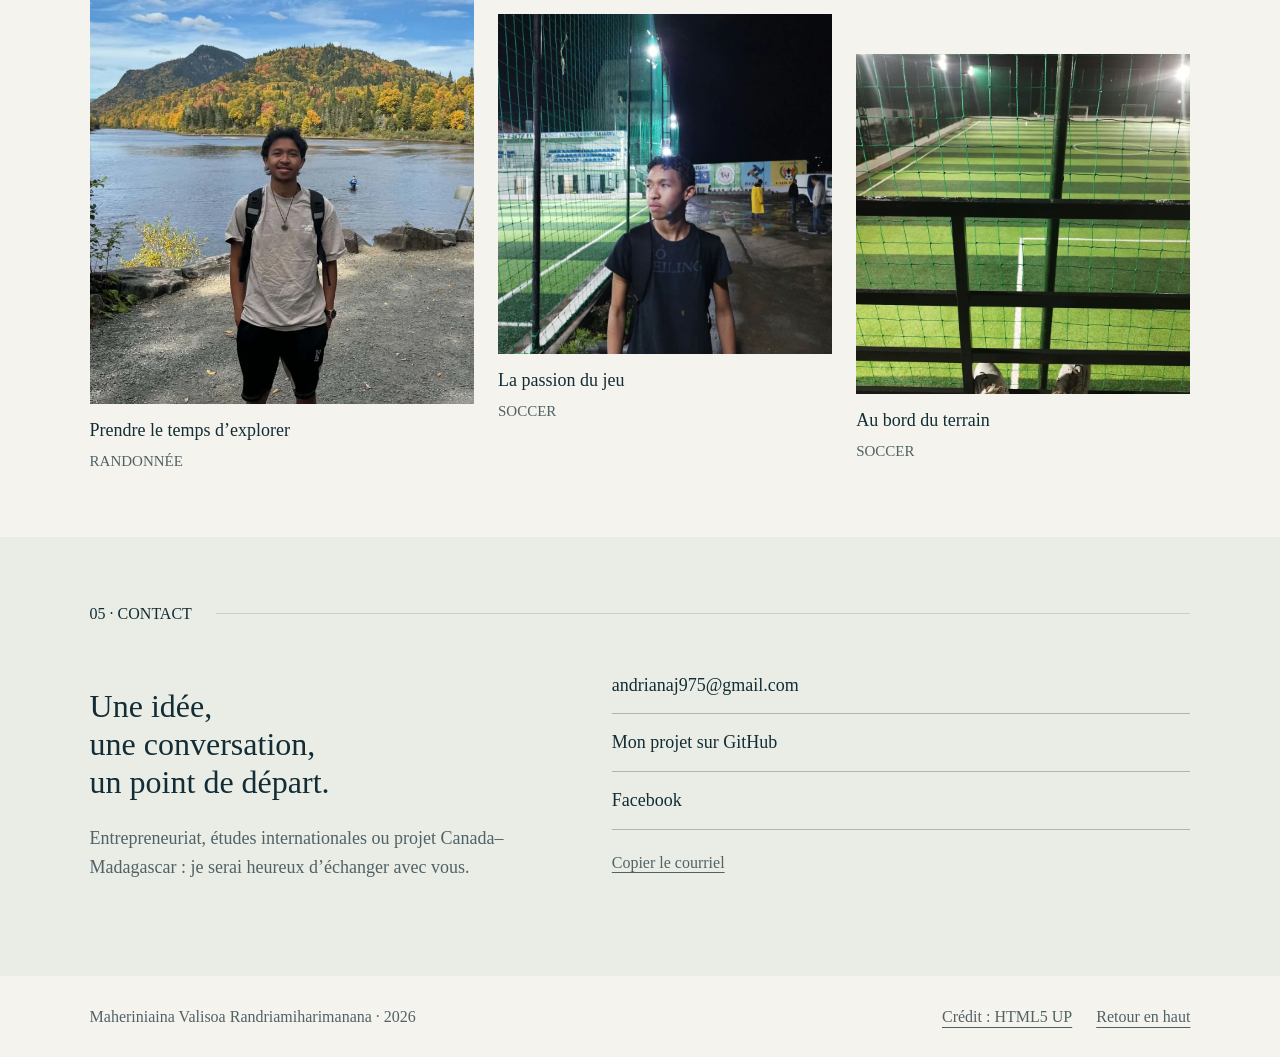
==== commit 0daa7108: "Remplacer le lien supprimé par le crédit du modèle" ====
--- a/index.html
+++ b/index.html
@@ -70,7 +70,7 @@
           <li><a href="https://www.facebook.com/share/18cvSq5uDj/?mibextid=wwXIfr" target="_blank" rel="noopener noreferrer">Facebook</a></li>
         </ul><button id="copy-email" class="copy-button" type="button" hidden>Copier le courriel</button><p id="copy-status" class="copy-status" role="status" aria-live="polite"></p></div></div></section>
     </main>
-    <footer id="footer"><p>Maheriniaina Valisoa Randriamiharimanana · 2026</p><nav class="footer-links" aria-label="Liens de pied de page"><a href="mentions-legales.html">Mentions légales</a><a class="back-top" href="#accueil">Retour en haut</a></nav></footer>
+    <footer id="footer"><p>Maheriniaina Valisoa Randriamiharimanana · 2026</p><nav class="footer-links" aria-label="Liens de pied de page"><a href="https://html5up.net/read-only" title="Adaptation de Read Only par HTML5 UP / AJ (@ajlkn), via CLESSN, sous licence CC BY 3.0">Crédit : HTML5 UP</a><a class="back-top" href="#accueil">Retour en haut</a></nav></footer>
   </div>
   <dialog id="photo-dialog" aria-label="Photographie agrandie"><button class="dialog-close" type="button" autofocus>Fermer ×</button><img src="images/randonnee.webp" alt=""><p class="photo-caption"></p></dialog>
 </body>
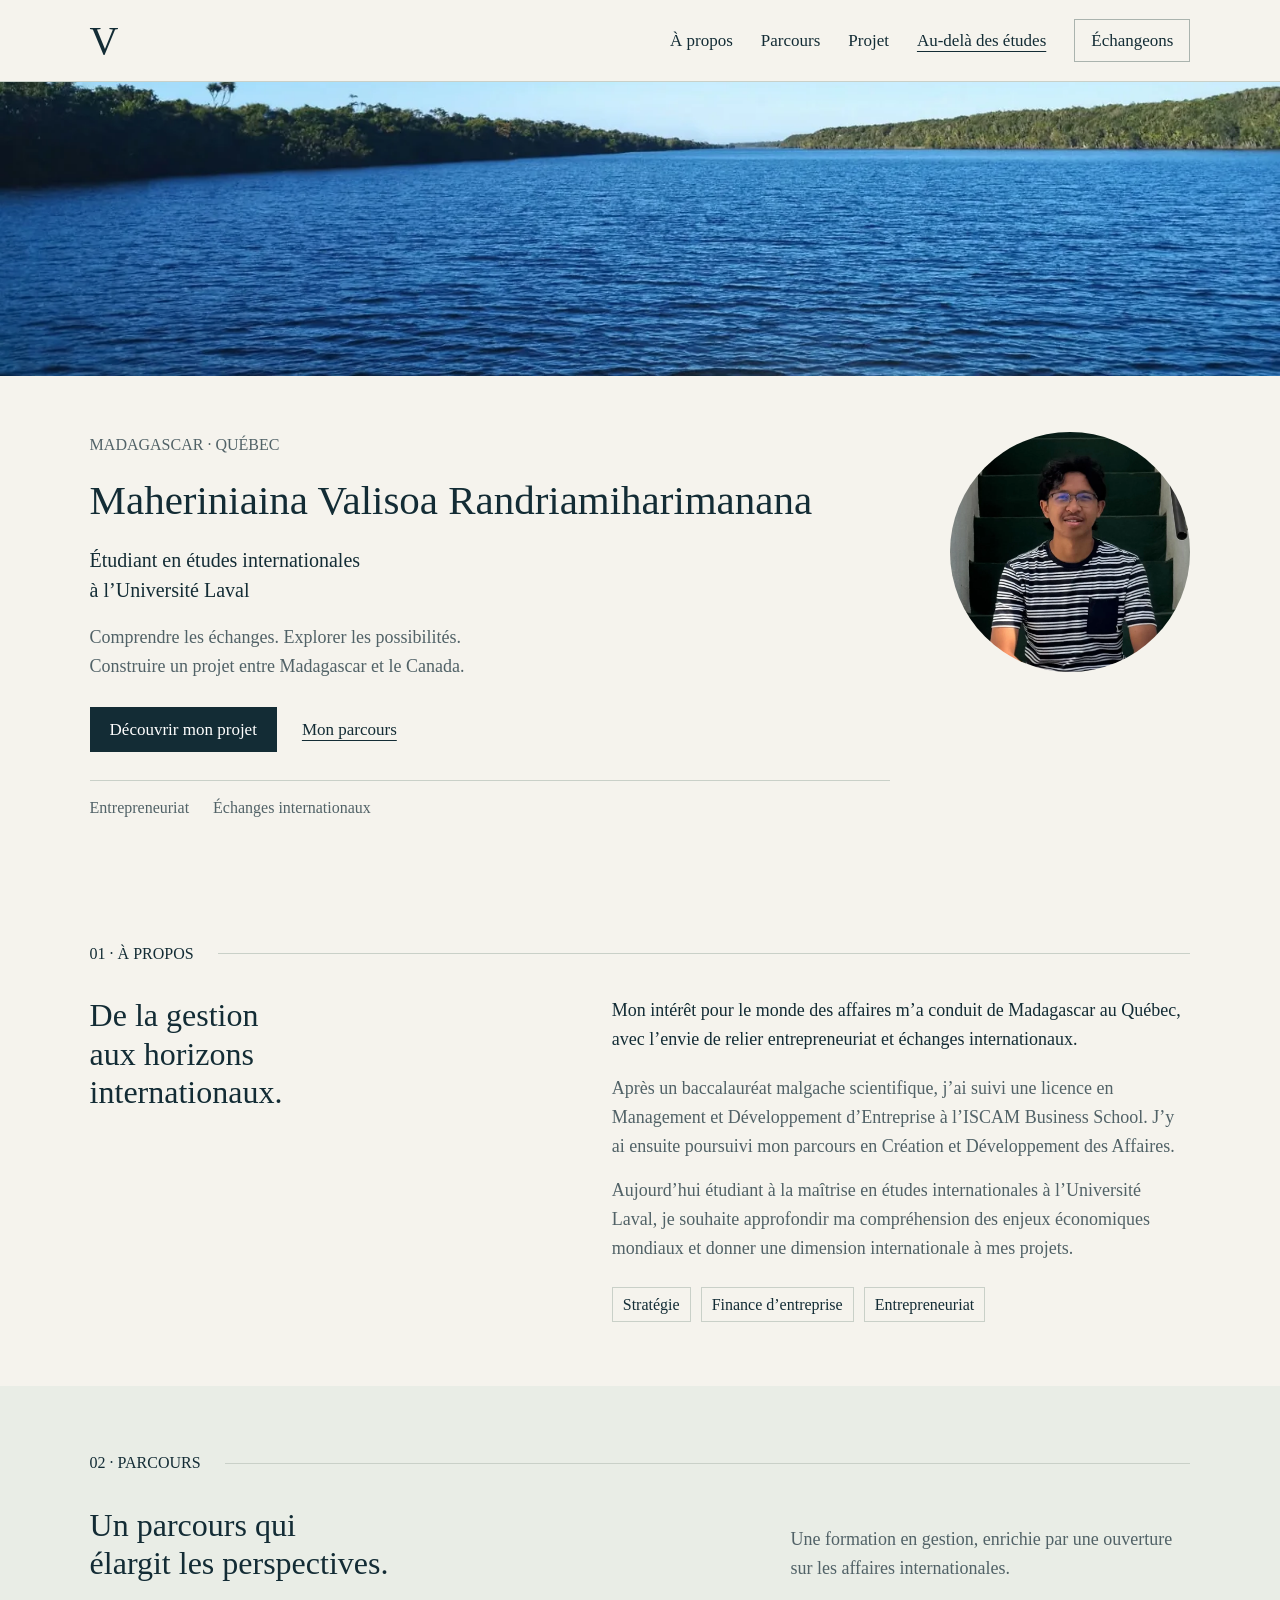
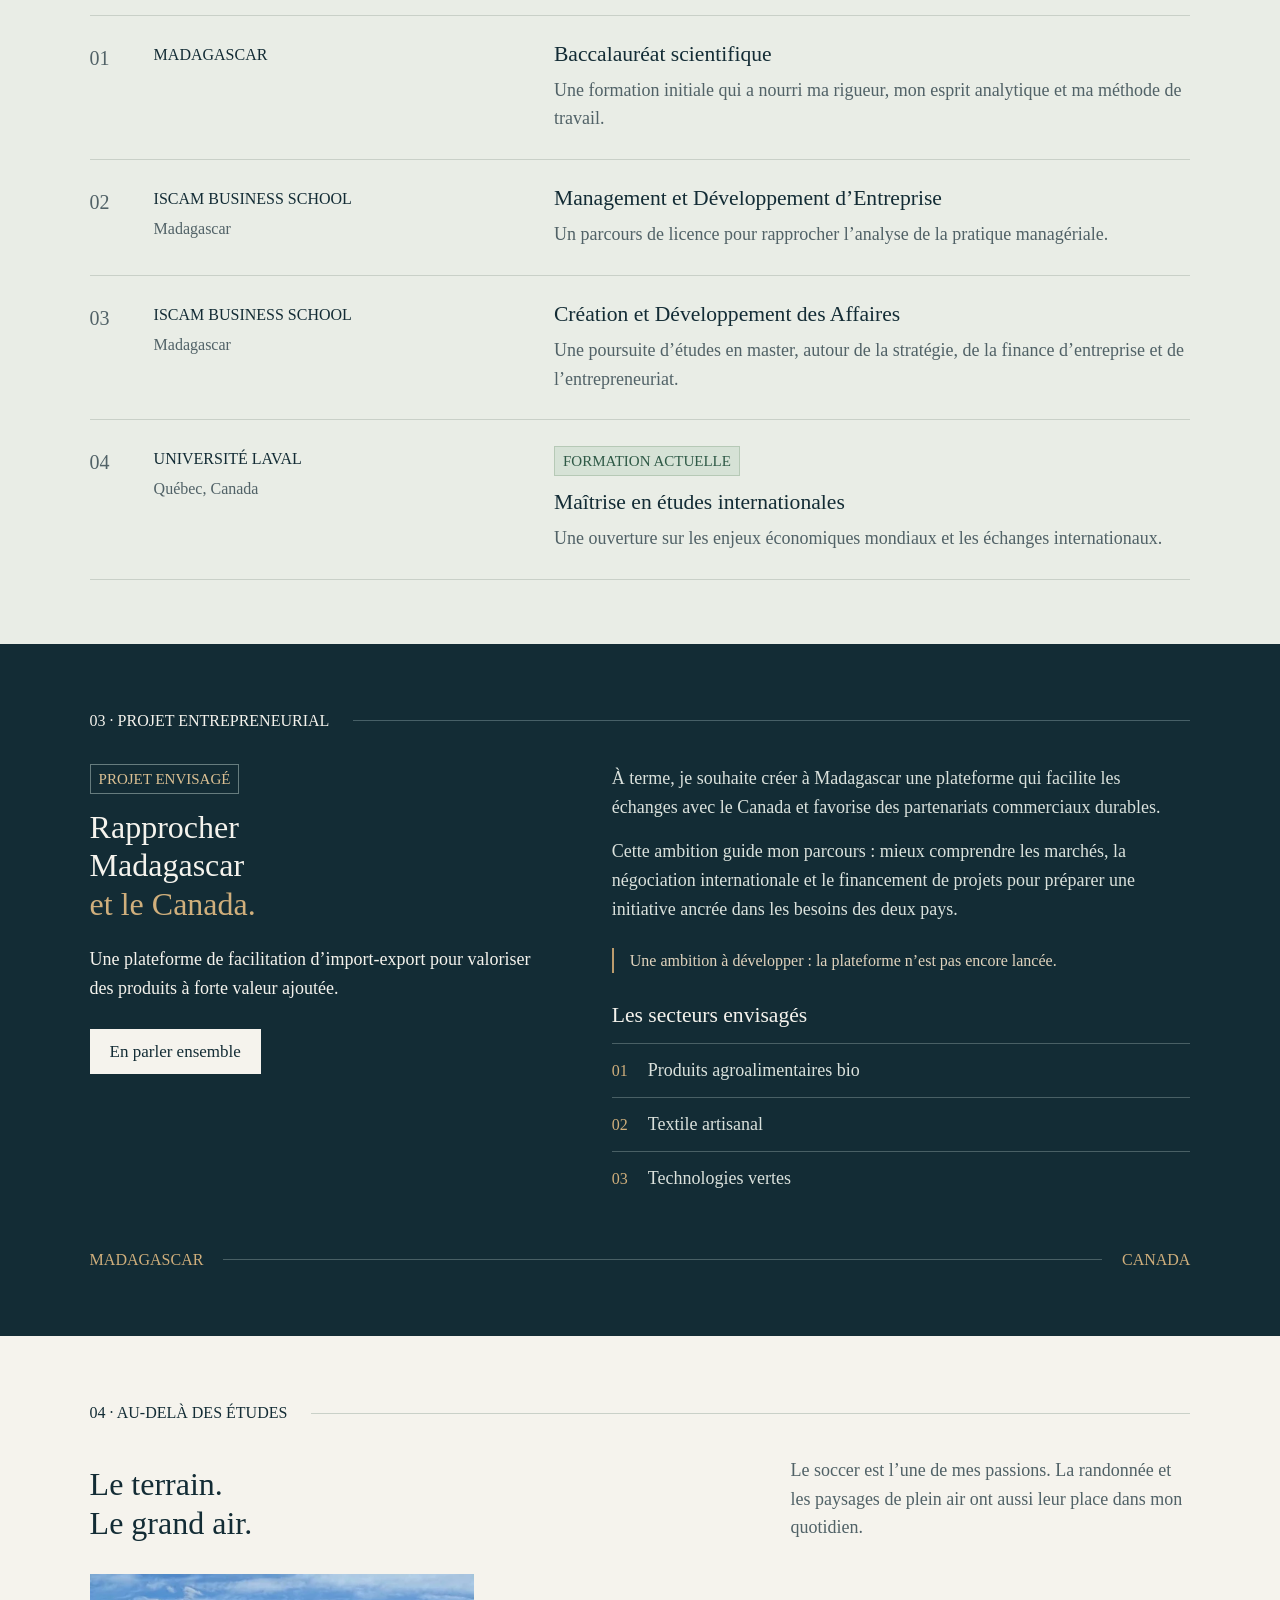
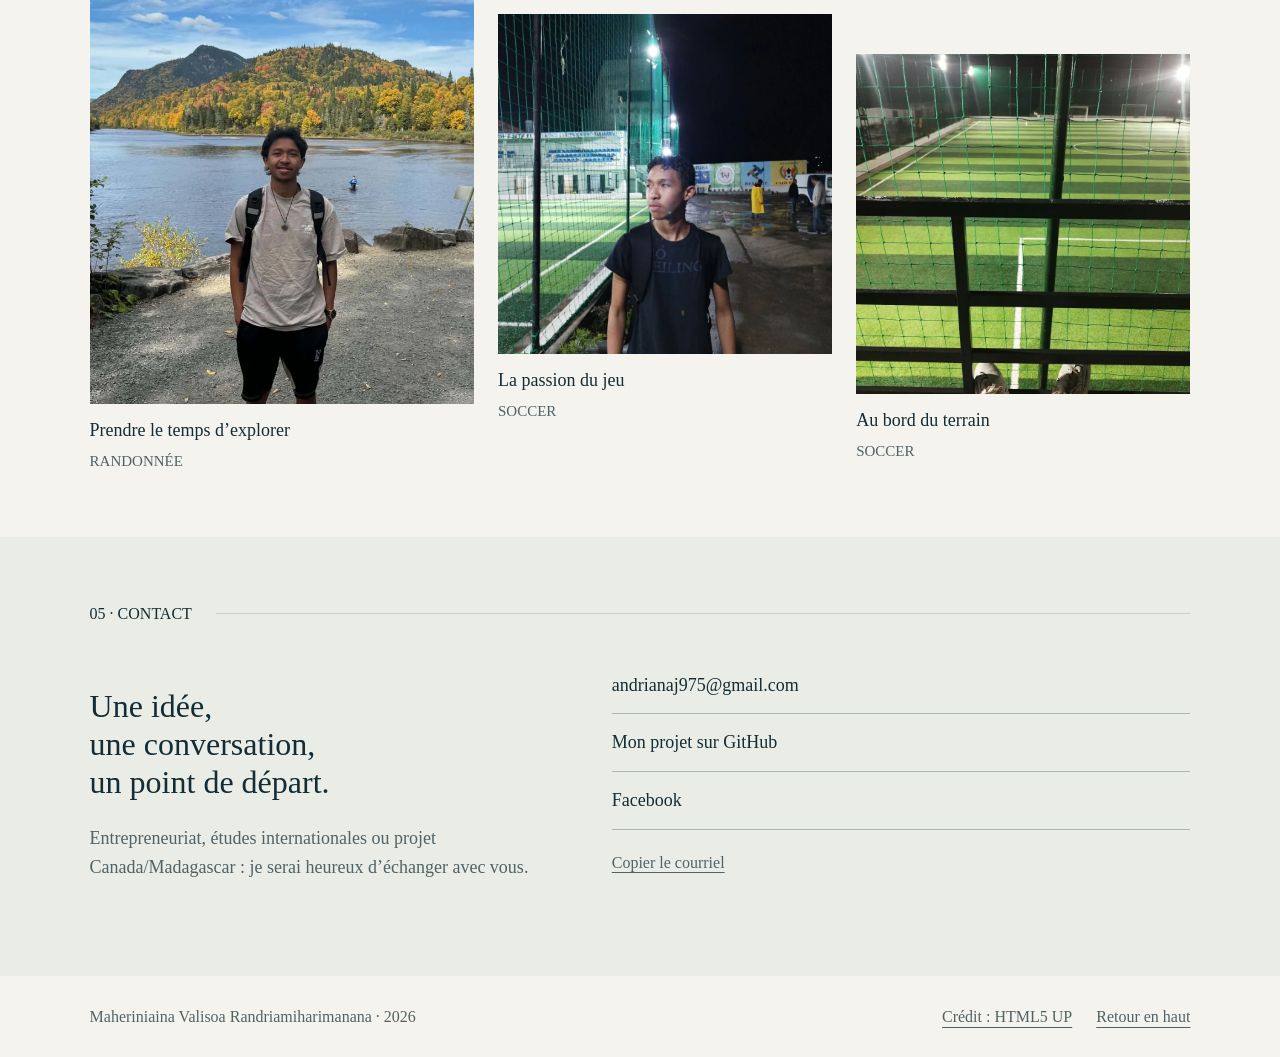
==== commit 15b87e80: "Remplacer le tiret typographique par un slash dans le contact" ====
--- a/index.html
+++ b/index.html
@@ -64,10 +64,10 @@
           <figure><a href="images/soccer-terrain.webp" data-gallery aria-label="Agrandir la vue du terrain de soccer"><img src="images/soccer-terrain.webp" width="900" height="1200" loading="lazy" alt="Vue d’un terrain de soccer éclairé, depuis les gradins derrière le filet."></a><figcaption><span>Au bord du terrain</span><small>SOCCER</small></figcaption></figure>
         </div>
       </section>
-      <section id="contact" class="section contact" aria-labelledby="contact-title"><div class="section-label"><span>05 · CONTACT</span><span class="rule"></span></div><div class="contact-grid"><div><h2 id="contact-title">Une idée,<br>une conversation,<br><em>un point de départ.</em></h2><p>Entrepreneuriat, études internationales ou projet Canada–Madagascar : je serai heureux d’échanger avec vous.</p></div><div class="contact-links"><ul class="contact-list">
+      <section id="contact" class="section contact" aria-labelledby="contact-title"><div class="section-label"><span>05 · CONTACT</span><span class="rule"></span></div><div class="contact-grid"><div><h2 id="contact-title">Une idée,<br>une conversation,<br><em>un point de départ.</em></h2><p>Entrepreneuriat, études internationales ou projet Canada/Madagascar : je serai heureux d’échanger avec vous.</p></div><div class="contact-links"><ul class="contact-list">
           <li><a class="email" href="mailto:andrianaj975@gmail.com">andrianaj975@gmail.com</a></li>
           <li><a href="https://github.com/Valisoa22/Valisoa22.github.io" target="_blank" rel="noopener noreferrer">Mon projet sur GitHub</a></li>
-          <li><a href="https://www.facebook.com/share/18cvSq5uDj/?mibextid=wwXIfr" target="_blank" rel="noopener noreferrer">Facebook</a></li>
+          <li><a href="https://www.facebook.com/valisoa.fidy" target="_blank" rel="noopener noreferrer">Facebook</a></li>
         </ul><button id="copy-email" class="copy-button" type="button" hidden>Copier le courriel</button><p id="copy-status" class="copy-status" role="status" aria-live="polite"></p></div></div></section>
     </main>
     <footer id="footer"><p>Maheriniaina Valisoa Randriamiharimanana · 2026</p><nav class="footer-links" aria-label="Liens de pied de page"><a href="https://html5up.net/read-only" title="Adaptation de Read Only par HTML5 UP / AJ (@ajlkn), via CLESSN, sous licence CC BY 3.0">Crédit : HTML5 UP</a><a class="back-top" href="#accueil">Retour en haut</a></nav></footer>
